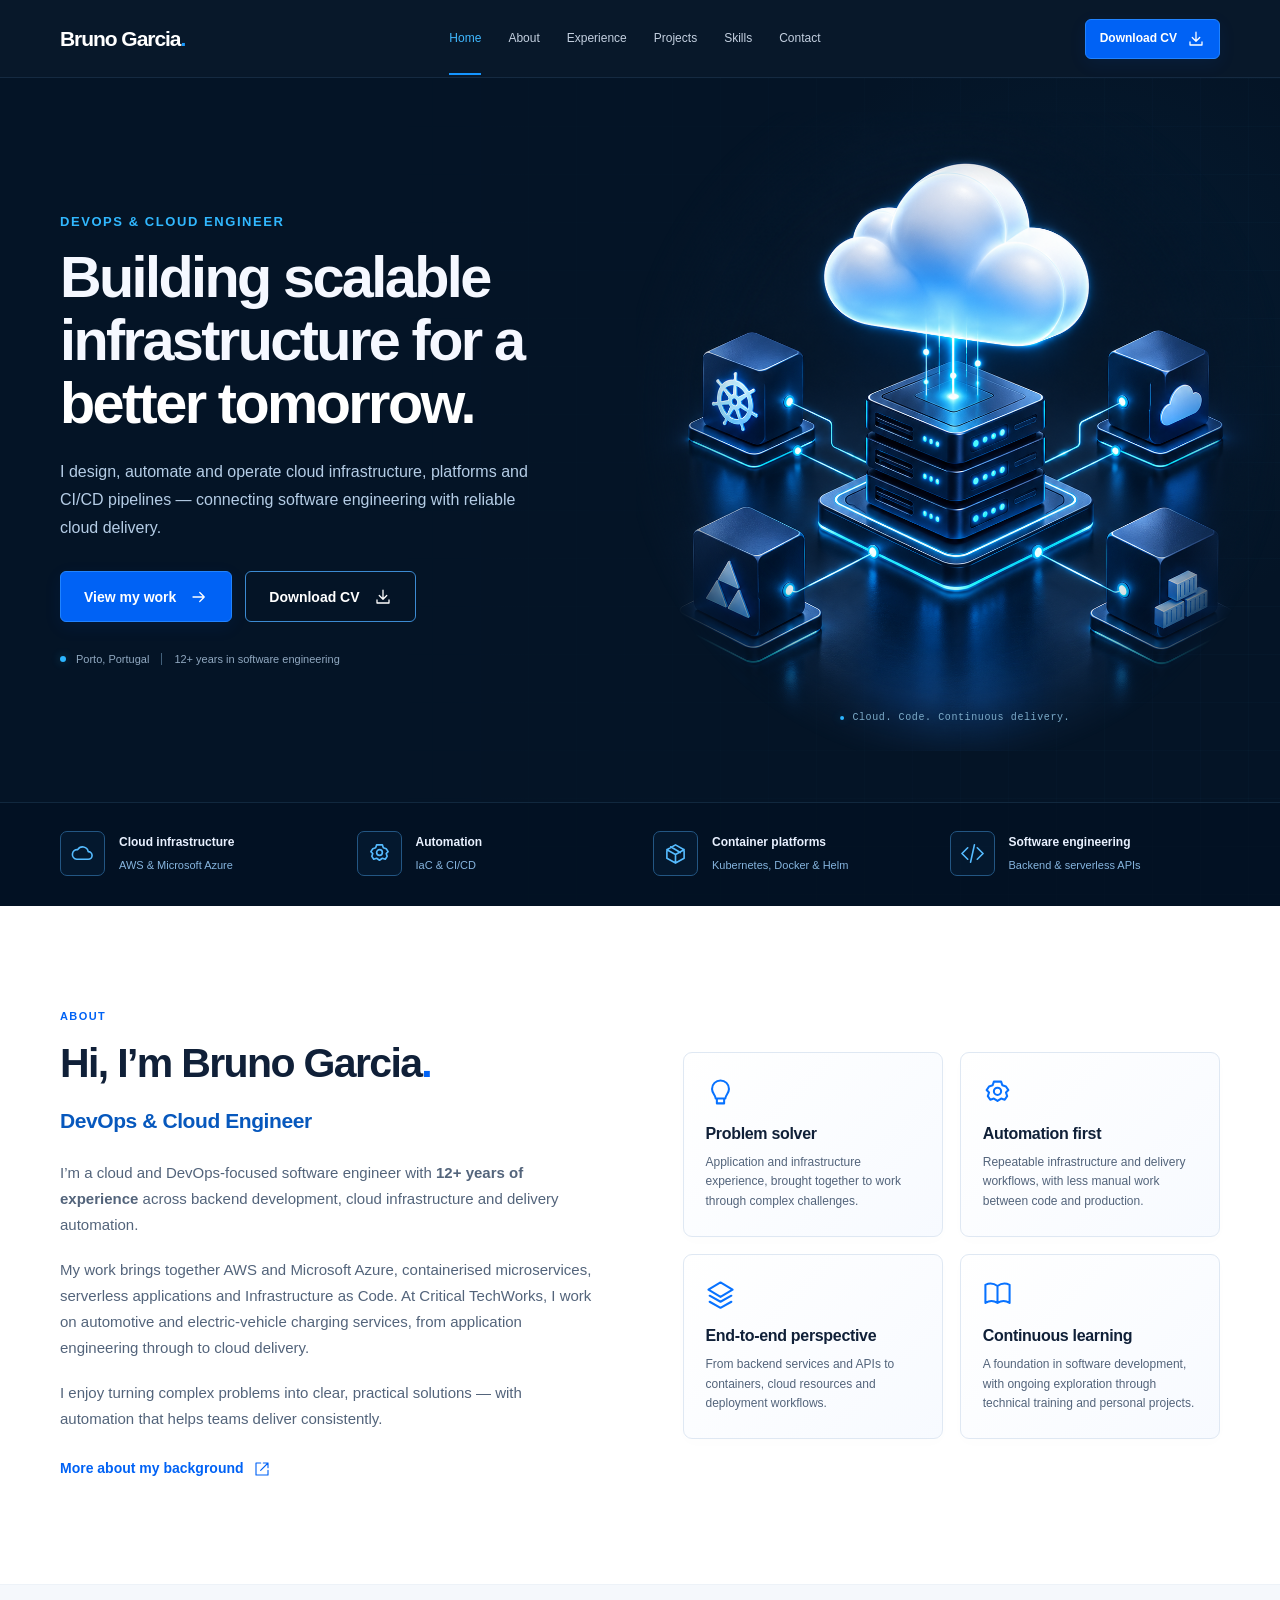
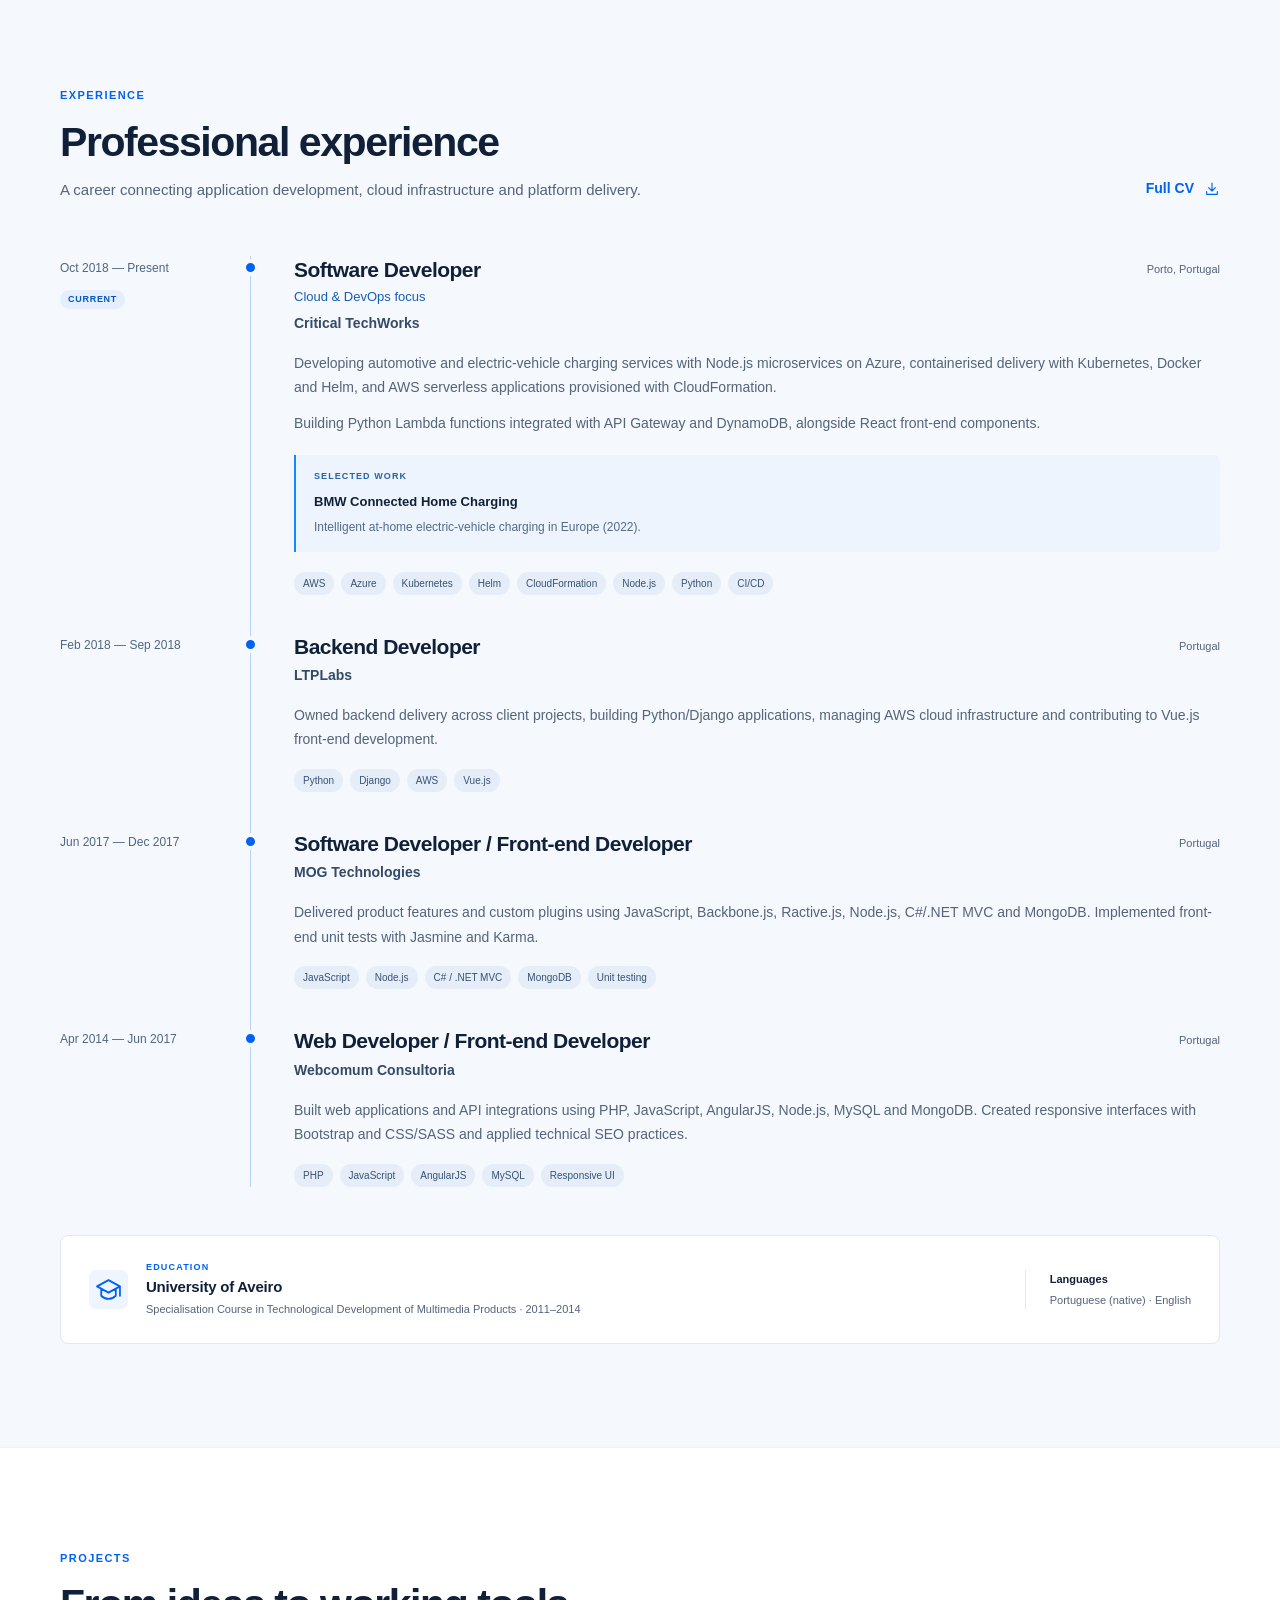
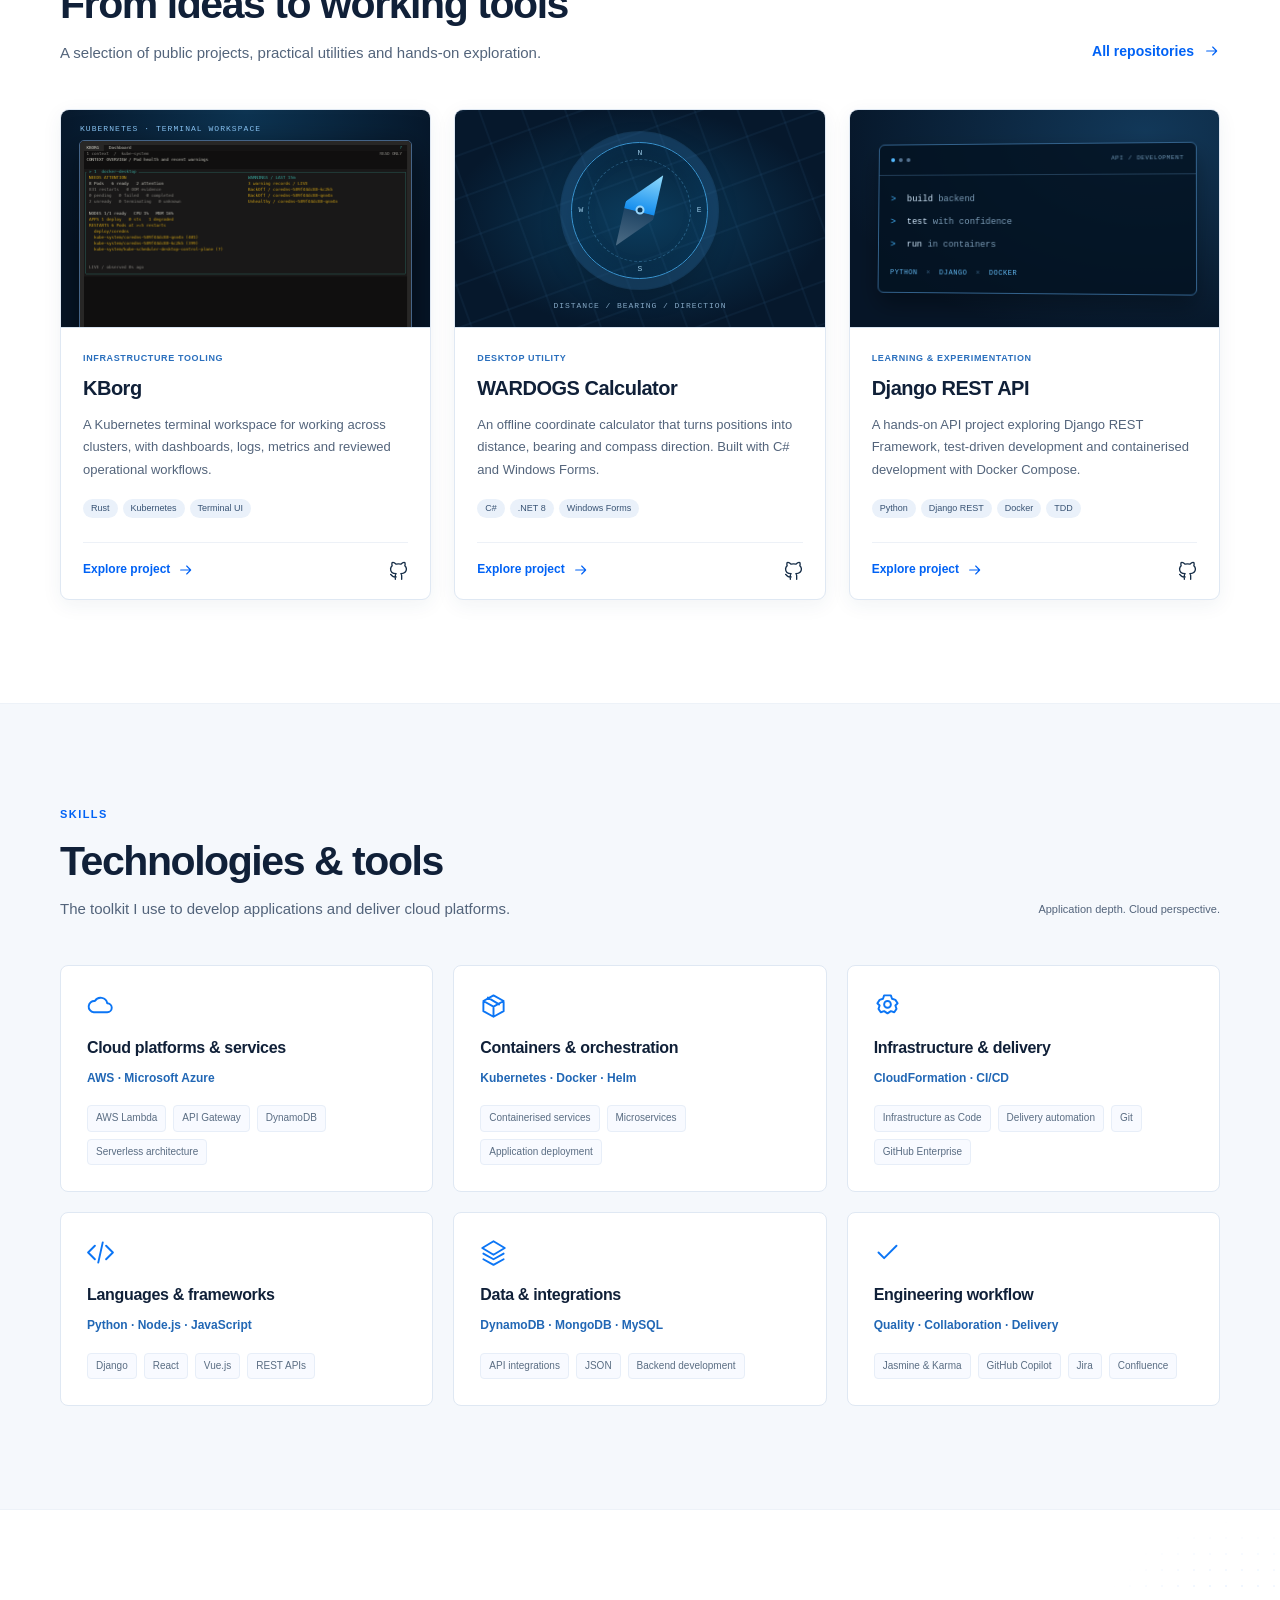
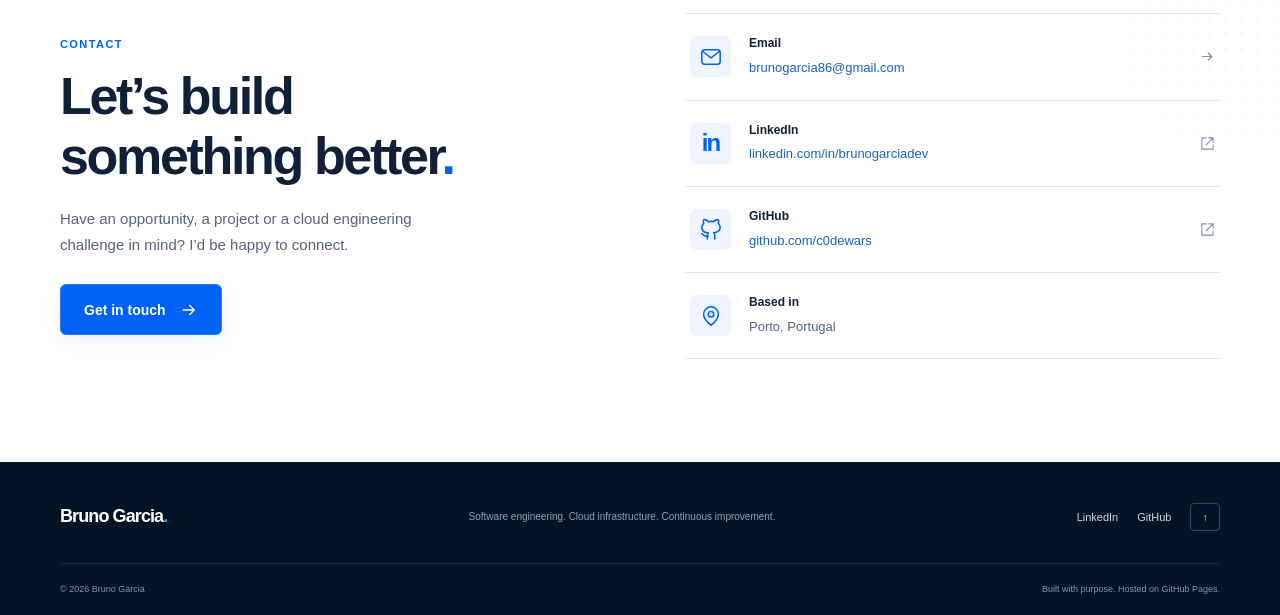
==== index.html @ a04c83cd "Build responsive DevOps and cloud portfolio" ====
<!doctype html>
<html lang="en">
<head>
  <meta charset="utf-8">
  <meta name="viewport" content="width=device-width, initial-scale=1">
  <meta name="theme-color" content="#041426">
  <title>Bruno Garcia — DevOps & Cloud Engineer</title>
  <meta name="description" content="Bruno Garcia is a DevOps and cloud-focused software engineer in Porto, Portugal, with 12+ years of experience in backend development, cloud infrastructure and delivery automation.">
  <link rel="canonical" href="https://c0dewars.github.io/">
  <meta property="og:type" content="website">
  <meta property="og:title" content="Bruno Garcia — DevOps & Cloud Engineer">
  <meta property="og:description" content="Cloud infrastructure, platform delivery and software engineering. Explore my experience, projects and technical toolkit.">
  <meta property="og:url" content="https://c0dewars.github.io/">
  <meta property="og:image" content="https://c0dewars.github.io/assets/cloud-infrastructure.png">
  <meta name="twitter:card" content="summary_large_image">
  <link rel="icon" href="assets/favicon.svg" type="image/svg+xml">
  <link rel="stylesheet" href="styles.css">
  <script src="script.js" defer></script>
  <script type="application/ld+json">
  {"@context":"https://schema.org","@type":"Person","name":"Bruno Garcia","jobTitle":"DevOps & Cloud Engineer","url":"https://c0dewars.github.io/","sameAs":["https://github.com/c0dewars","https://www.linkedin.com/in/brunogarciadev/"],"address":{"@type":"PostalAddress","addressLocality":"Porto","addressCountry":"PT"}}
  </script>
</head>
<body>
  <a class="skip-link" href="#main">Skip to content</a>
  <svg class="icon-definitions" xmlns="http://www.w3.org/2000/svg" aria-hidden="true">
    <symbol id="i-arrow" viewBox="0 0 24 24"><path d="M4 12h15m-6-6 6 6-6 6"/></symbol>
    <symbol id="i-download" viewBox="0 0 24 24"><path d="M12 3v12m-5-5 5 5 5-5M4 16v4h16v-4"/></symbol>
    <symbol id="i-cloud" viewBox="0 0 24 24"><path d="M6 18h12a4 4 0 0 0 0-8 6 6 0 0 0-11-2 5 5 0 0 0-1 10Z"/></symbol>
    <symbol id="i-gear" viewBox="0 0 24 24"><path d="m9 3-1 3-3 1-2 3 2 2-1 3 2 3 3-1 3 2 3-2 3 1 2-3-1-3 2-2-2-3-3-1-1-3Z"/><circle cx="12" cy="11" r="3"/></symbol>
    <symbol id="i-cube" viewBox="0 0 24 24"><path d="m12 3 9 5v9l-9 5-9-5V8Zm0 10 9-5M12 13 3 8m9 5v9M7 5l10 6"/></symbol>
    <symbol id="i-code" viewBox="0 0 24 24"><path d="m7 6-6 6 6 6m10-12 6 6-6 6M14 3l-4 18"/></symbol>
    <symbol id="i-bulb" viewBox="0 0 24 24"><path d="M8 17c0-3-3-4-3-8a7 7 0 0 1 14 0c0 4-3 5-3 8ZM9 21h6m-6-4v4m6-4v4"/></symbol>
    <symbol id="i-book" viewBox="0 0 24 24"><path d="M12 5C8 2 4 3 2 4v15c3-2 7-2 10 0 3-2 7-2 10 0V4c-2-1-6-2-10 1Zm0 0v14"/></symbol>
    <symbol id="i-layers" viewBox="0 0 24 24"><path d="m12 2 10 6-10 6L2 8Zm-9 11 9 5 9-5M3 18l9 5 9-5"/></symbol>
    <symbol id="i-mail" viewBox="0 0 24 24"><rect x="2" y="4" width="20" height="16" rx="3"/><path d="m3 6 9 7 9-7"/></symbol>
    <symbol id="i-pin" viewBox="0 0 24 24"><path d="M20 10c0 6-8 12-8 12S4 16 4 10a8 8 0 1 1 16 0Z"/><circle cx="12" cy="10" r="3"/></symbol>
    <symbol id="i-github" viewBox="0 0 24 24"><path d="M9 20c-5 1-5-2-7-3m14 6v-4a4 4 0 0 0-1-3c4-.4 7-2 7-6a6 6 0 0 0-2-4 6 6 0 0 0 0-4s-2-1-5 2a14 14 0 0 0-6 0C6 1 4 2 4 2a6 6 0 0 0 0 4 6 6 0 0 0-2 4c0 4 3 6 7 6a4 4 0 0 0-1 3v4"/></symbol>
    <symbol id="i-external" viewBox="0 0 24 24"><path d="M14 3h7v7m0-7L10 14m0-11H3v18h18v-7"/></symbol>
    <symbol id="i-terminal" viewBox="0 0 24 24"><rect x="2" y="3" width="20" height="18" rx="3"/><path d="m6 8 4 4-4 4m8 0h4"/></symbol>
    <symbol id="i-check" viewBox="0 0 24 24"><path d="m4 12 5 5L20 6"/></symbol>
    <symbol id="i-cap" viewBox="0 0 24 24"><path d="m12 3 11 6-11 6L1 9Zm-7 9v6c4 4 10 4 14 0v-6m4-3v9"/></symbol>
  </svg>

  <header class="site-header">
    <div class="container header-inner">
      <a class="brand" href="#home" aria-label="Bruno Garcia, home">Bruno Garcia<span class="brand-dot">.</span></a>
      <button class="menu-toggle" aria-expanded="false" aria-controls="main-navigation" aria-label="Open navigation"><span></span><span></span><span></span></button>
      <nav id="main-navigation" class="main-navigation" aria-label="Main navigation">
        <a class="nav-link active" href="#home" aria-current="location">Home</a>
        <a class="nav-link" href="#about">About</a>
        <a class="nav-link" href="#experience">Experience</a>
        <a class="nav-link" href="#projects">Projects</a>
        <a class="nav-link" href="#skills">Skills</a>
        <a class="nav-link" href="#contact">Contact</a>
      </nav>
      <a class="button button-small header-cv" href="assets/Bruno_Garcia_DevOps_Cloud_ATS_CV.pdf" download>Download CV <svg class="icon" aria-hidden="true" focusable="false"><use href="#i-download"/></svg></a>
    </div>
  </header>

  <main id="main">
    <section id="home" class="hero" aria-labelledby="hero-title">
      <div class="hero-grid" aria-hidden="true"></div>
      <div class="container hero-main">
        <div class="hero-copy">
          <p class="eyebrow light">DevOps &amp; Cloud Engineer</p>
          <h1 id="hero-title">Building scalable<br>infrastructure for a<br><span>better tomorrow.</span></h1>
          <p class="hero-description">I design, automate and operate cloud infrastructure, platforms and CI/CD pipelines — connecting software engineering with reliable cloud delivery.</p>
          <div class="hero-actions">
            <a class="button" href="#projects">View my work <svg class="icon" aria-hidden="true" focusable="false"><use href="#i-arrow"/></svg></a>
            <a class="button button-outline" href="assets/Bruno_Garcia_DevOps_Cloud_ATS_CV.pdf" download>Download CV <svg class="icon" aria-hidden="true" focusable="false"><use href="#i-download"/></svg></a>
          </div>
          <div class="hero-meta"><span class="status-dot"></span>Porto, Portugal <span class="meta-divider"></span>12+ years in software engineering</div>
        </div>
        <div class="hero-visual">
          <img src="assets/cloud-infrastructure.png" alt="Isometric cloud connected to infrastructure and container platforms" width="1024" height="1024" fetchpriority="high">
          <div class="visual-caption"><span class="status-dot"></span>Cloud. Code. Continuous delivery.</div>
        </div>
      </div>
      <div class="hero-expertise">
        <div class="container expertise-grid">
          <div class="expertise-item"><span class="expertise-icon"><svg class="icon" aria-hidden="true" focusable="false"><use href="#i-cloud"/></svg></span><div><strong>Cloud infrastructure</strong><span>AWS &amp; Microsoft Azure</span></div></div>
          <div class="expertise-item"><span class="expertise-icon"><svg class="icon" aria-hidden="true" focusable="false"><use href="#i-gear"/></svg></span><div><strong>Automation</strong><span>IaC &amp; CI/CD</span></div></div>
          <div class="expertise-item"><span class="expertise-icon"><svg class="icon" aria-hidden="true" focusable="false"><use href="#i-cube"/></svg></span><div><strong>Container platforms</strong><span>Kubernetes, Docker &amp; Helm</span></div></div>
          <div class="expertise-item"><span class="expertise-icon"><svg class="icon" aria-hidden="true" focusable="false"><use href="#i-code"/></svg></span><div><strong>Software engineering</strong><span>Backend &amp; serverless APIs</span></div></div>
        </div>
      </div>
    </section>

    <section id="about" class="section about-section" aria-labelledby="about-title">
      <div class="container about-grid">
        <div class="about-copy">
          <p class="eyebrow">About</p>
          <h2 id="about-title">Hi, I’m Bruno Garcia<span class="heading-dot">.</span></h2>
          <p class="section-lead blue-text">DevOps &amp; Cloud Engineer</p>
          <p>I’m a cloud and DevOps-focused software engineer with <strong>12+ years of experience</strong> across backend development, cloud infrastructure and delivery automation.</p>
          <p>My work brings together AWS and Microsoft Azure, containerised microservices, serverless applications and Infrastructure as Code. At Critical TechWorks, I work on automotive and electric-vehicle charging services, from application engineering through to cloud delivery.</p>
          <p>I enjoy turning complex problems into clear, practical solutions — with automation that helps teams deliver consistently.</p>
          <a class="text-link" href="https://www.linkedin.com/in/brunogarciadev/" target="_blank" rel="noopener noreferrer">More about my background <svg class="icon" aria-hidden="true" focusable="false"><use href="#i-external"/></svg></a>
        </div>
        <div class="principles-grid">
          <article class="principle-card"><svg class="icon" aria-hidden="true" focusable="false"><use href="#i-bulb"/></svg><h3>Problem solver</h3><p>Application and infrastructure experience, brought together to work through complex challenges.</p></article>
          <article class="principle-card"><svg class="icon" aria-hidden="true" focusable="false"><use href="#i-gear"/></svg><h3>Automation first</h3><p>Repeatable infrastructure and delivery workflows, with less manual work between code and production.</p></article>
          <article class="principle-card"><svg class="icon" aria-hidden="true" focusable="false"><use href="#i-layers"/></svg><h3>End-to-end perspective</h3><p>From backend services and APIs to containers, cloud resources and deployment workflows.</p></article>
          <article class="principle-card"><svg class="icon" aria-hidden="true" focusable="false"><use href="#i-book"/></svg><h3>Continuous learning</h3><p>A foundation in software development, with ongoing exploration through technical training and personal projects.</p></article>
        </div>
      </div>
    </section>

    <section id="experience" class="section section-tinted" aria-labelledby="experience-title">
      <div class="container">
        <div class="section-heading"><div><p class="eyebrow">Experience</p><h2 id="experience-title">Professional experience</h2><p class="section-description">A career connecting application development, cloud infrastructure and platform delivery.</p></div><a class="text-link" href="assets/Bruno_Garcia_DevOps_Cloud_ATS_CV.pdf" download>Full CV <svg class="icon" aria-hidden="true" focusable="false"><use href="#i-download"/></svg></a></div>
        <div class="timeline">
          <article class="timeline-item">
            <div class="timeline-date"><span>Oct 2018 — Present</span><span class="current-label">Current</span></div>
            <div class="timeline-content"><div class="role-heading"><div><h3>Software Developer</h3><p class="role-focus">Cloud &amp; DevOps focus</p><p class="company">Critical TechWorks</p></div><span class="role-location">Porto, Portugal</span></div><p>Developing automotive and electric-vehicle charging services with Node.js microservices on Azure, containerised delivery with Kubernetes, Docker and Helm, and AWS serverless applications provisioned with CloudFormation.</p><p>Building Python Lambda functions integrated with API Gateway and DynamoDB, alongside React front-end components.</p><div class="project-note"><span>Selected work</span><strong>BMW Connected Home Charging</strong><p>Intelligent at-home electric-vehicle charging in Europe (2022).</p></div><ul class="tags" aria-label="Technologies"><li>AWS</li><li>Azure</li><li>Kubernetes</li><li>Helm</li><li>CloudFormation</li><li>Node.js</li><li>Python</li><li>CI/CD</li></ul></div>
          </article>
          <article class="timeline-item"><div class="timeline-date"><span>Feb 2018 — Sep 2018</span></div><div class="timeline-content"><div class="role-heading"><div><h3>Backend Developer</h3><p class="company">LTPLabs</p></div><span class="role-location">Portugal</span></div><p>Owned backend delivery across client projects, building Python/Django applications, managing AWS cloud infrastructure and contributing to Vue.js front-end development.</p><ul class="tags" aria-label="Technologies"><li>Python</li><li>Django</li><li>AWS</li><li>Vue.js</li></ul></div></article>
          <article class="timeline-item"><div class="timeline-date"><span>Jun 2017 — Dec 2017</span></div><div class="timeline-content"><div class="role-heading"><div><h3>Software Developer / Front-end Developer</h3><p class="company">MOG Technologies</p></div><span class="role-location">Portugal</span></div><p>Delivered product features and custom plugins using JavaScript, Backbone.js, Ractive.js, Node.js, C#/.NET MVC and MongoDB. Implemented front-end unit tests with Jasmine and Karma.</p><ul class="tags" aria-label="Technologies"><li>JavaScript</li><li>Node.js</li><li>C# / .NET MVC</li><li>MongoDB</li><li>Unit testing</li></ul></div></article>
          <article class="timeline-item"><div class="timeline-date"><span>Apr 2014 — Jun 2017</span></div><div class="timeline-content"><div class="role-heading"><div><h3>Web Developer / Front-end Developer</h3><p class="company">Webcomum Consultoria</p></div><span class="role-location">Portugal</span></div><p>Built web applications and API integrations using PHP, JavaScript, AngularJS, Node.js, MySQL and MongoDB. Created responsive interfaces with Bootstrap and CSS/SASS and applied technical SEO practices.</p><ul class="tags" aria-label="Technologies"><li>PHP</li><li>JavaScript</li><li>AngularJS</li><li>MySQL</li><li>Responsive UI</li></ul></div></article>
        </div>
        <div class="education-strip"><span class="education-icon"><svg class="icon" aria-hidden="true" focusable="false"><use href="#i-cap"/></svg></span><div><p class="eyebrow">Education</p><h3>University of Aveiro</h3><p>Specialisation Course in Technological Development of Multimedia Products <span>· 2011–2014</span></p></div><div class="language-note"><strong>Languages</strong><span>Portuguese (native) · English</span></div></div>
      </div>
    </section>

    <section id="projects" class="section" aria-labelledby="projects-title">
      <div class="container">
        <div class="section-heading"><div><p class="eyebrow">Projects</p><h2 id="projects-title">From ideas to working tools</h2><p class="section-description">A selection of public projects, practical utilities and hands-on exploration.</p></div><a class="text-link" href="https://github.com/c0dewars?tab=repositories" target="_blank" rel="noopener noreferrer">All repositories <svg class="icon" aria-hidden="true" focusable="false"><use href="#i-arrow"/></svg></a></div>
        <div class="project-grid">
          <article class="project-card project-card-featured">
            <a class="project-image kborg-image" href="https://github.com/c0dewars/kborg" target="_blank" rel="noopener noreferrer" aria-label="Explore KBorg on GitHub"><span class="image-label">KUBERNETES · TERMINAL WORKSPACE</span><img src="assets/kborg-dashboard.png" alt="KBorg terminal dashboard showing Kubernetes cluster health and workload information" width="1332" height="992" loading="lazy"></a>
            <div class="project-body"><span class="project-category">Infrastructure tooling</span><h3>KBorg</h3><p>A Kubernetes terminal workspace for working across clusters, with dashboards, logs, metrics and reviewed operational workflows.</p><ul class="tags" aria-label="Technologies"><li>Rust</li><li>Kubernetes</li><li>Terminal UI</li></ul><a class="project-link" href="https://github.com/c0dewars/kborg" target="_blank" rel="noopener noreferrer">Explore project <svg class="icon" aria-hidden="true" focusable="false"><use href="#i-arrow"/></svg><svg class="icon project-github" aria-hidden="true" focusable="false"><use href="#i-github"/></svg></a></div>
          </article>
          <article class="project-card">
            <div class="project-image compass-image" aria-hidden="true"><div class="compass"><span class="compass-north">N</span><span class="compass-east">E</span><span class="compass-south">S</span><span class="compass-west">W</span><div class="compass-needle"></div><div class="compass-center"></div></div><div class="compass-label">DISTANCE / BEARING / DIRECTION</div></div>
            <div class="project-body"><span class="project-category">Desktop utility</span><h3>WARDOGS Calculator</h3><p>An offline coordinate calculator that turns positions into distance, bearing and compass direction. Built with C# and Windows Forms.</p><ul class="tags" aria-label="Technologies"><li>C#</li><li>.NET 8</li><li>Windows Forms</li></ul><a class="project-link" href="https://github.com/c0dewars/Wardogs_calculator" target="_blank" rel="noopener noreferrer">Explore project <svg class="icon" aria-hidden="true" focusable="false"><use href="#i-arrow"/></svg><svg class="icon project-github" aria-hidden="true" focusable="false"><use href="#i-github"/></svg></a></div>
          </article>
          <article class="project-card">
            <div class="project-image api-image" aria-hidden="true"><div class="api-terminal"><div class="terminal-top"><i></i><i></i><i></i><span>API / DEVELOPMENT</span></div><div class="terminal-line"><span class="terminal-prompt">&gt;</span> build<span class="terminal-soft"> backend</span></div><div class="terminal-line"><span class="terminal-prompt">&gt;</span> test<span class="terminal-soft"> with confidence</span></div><div class="terminal-line"><span class="terminal-prompt">&gt;</span> run<span class="terminal-soft"> in containers</span></div><div class="terminal-bottom">PYTHON <span>×</span> DJANGO <span>×</span> DOCKER</div></div></div>
            <div class="project-body"><span class="project-category">Learning &amp; experimentation</span><h3>Django REST API</h3><p>A hands-on API project exploring Django REST Framework, test-driven development and containerised development with Docker Compose.</p><ul class="tags" aria-label="Technologies"><li>Python</li><li>Django REST</li><li>Docker</li><li>TDD</li></ul><a class="project-link" href="https://github.com/c0dewars/django-rest-api" target="_blank" rel="noopener noreferrer">Explore project <svg class="icon" aria-hidden="true" focusable="false"><use href="#i-arrow"/></svg><svg class="icon project-github" aria-hidden="true" focusable="false"><use href="#i-github"/></svg></a></div>
          </article>
        </div>
      </div>
    </section>

    <section id="skills" class="section section-tinted skills-section" aria-labelledby="skills-title">
      <div class="container">
        <div class="section-heading"><div><p class="eyebrow">Skills</p><h2 id="skills-title">Technologies &amp; tools</h2><p class="section-description">The toolkit I use to develop applications and deliver cloud platforms.</p></div><span class="quiet-label">Application depth. Cloud perspective.</span></div>
        <div class="skills-grid">
          <article class="skill-card"><svg class="icon skill-icon" aria-hidden="true" focusable="false"><use href="#i-cloud"/></svg><h3>Cloud platforms &amp; services</h3><p>AWS · Microsoft Azure</p><ul><li>AWS Lambda</li><li>API Gateway</li><li>DynamoDB</li><li>Serverless architecture</li></ul></article>
          <article class="skill-card"><svg class="icon skill-icon" aria-hidden="true" focusable="false"><use href="#i-cube"/></svg><h3>Containers &amp; orchestration</h3><p>Kubernetes · Docker · Helm</p><ul><li>Containerised services</li><li>Microservices</li><li>Application deployment</li></ul></article>
          <article class="skill-card"><svg class="icon skill-icon" aria-hidden="true" focusable="false"><use href="#i-gear"/></svg><h3>Infrastructure &amp; delivery</h3><p>CloudFormation · CI/CD</p><ul><li>Infrastructure as Code</li><li>Delivery automation</li><li>Git</li><li>GitHub Enterprise</li></ul></article>
          <article class="skill-card"><svg class="icon skill-icon" aria-hidden="true" focusable="false"><use href="#i-code"/></svg><h3>Languages &amp; frameworks</h3><p>Python · Node.js · JavaScript</p><ul><li>Django</li><li>React</li><li>Vue.js</li><li>REST APIs</li></ul></article>
          <article class="skill-card"><svg class="icon skill-icon" aria-hidden="true" focusable="false"><use href="#i-layers"/></svg><h3>Data &amp; integrations</h3><p>DynamoDB · MongoDB · MySQL</p><ul><li>API integrations</li><li>JSON</li><li>Backend development</li></ul></article>
          <article class="skill-card"><svg class="icon skill-icon" aria-hidden="true" focusable="false"><use href="#i-check"/></svg><h3>Engineering workflow</h3><p>Quality · Collaboration · Delivery</p><ul><li>Jasmine &amp; Karma</li><li>GitHub Copilot</li><li>Jira</li><li>Confluence</li></ul></article>
        </div>
      </div>
    </section>

    <section id="contact" class="section contact-section" aria-labelledby="contact-title">
      <div class="container contact-grid">
        <div class="contact-copy"><p class="eyebrow">Contact</p><h2 id="contact-title">Let’s build<br>something better<span class="heading-dot">.</span></h2><p>Have an opportunity, a project or a cloud engineering challenge in mind? I’d be happy to connect.</p><a class="button" href="mailto:brunogarcia86@gmail.com">Get in touch <svg class="icon" aria-hidden="true" focusable="false"><use href="#i-arrow"/></svg></a></div>
        <div class="contact-details">
          <a class="contact-row" href="mailto:brunogarcia86@gmail.com"><span class="contact-icon"><svg class="icon" aria-hidden="true" focusable="false"><use href="#i-mail"/></svg></span><span><strong>Email</strong><span>brunogarcia86@gmail.com</span></span><svg class="icon contact-arrow" aria-hidden="true" focusable="false"><use href="#i-arrow"/></svg></a>
          <a class="contact-row" href="https://www.linkedin.com/in/brunogarciadev/" target="_blank" rel="noopener noreferrer"><span class="contact-icon linkedin-icon" aria-hidden="true">in</span><span><strong>LinkedIn</strong><span>linkedin.com/in/brunogarciadev</span></span><svg class="icon contact-arrow" aria-hidden="true" focusable="false"><use href="#i-external"/></svg></a>
          <a class="contact-row" href="https://github.com/c0dewars" target="_blank" rel="noopener noreferrer"><span class="contact-icon"><svg class="icon" aria-hidden="true" focusable="false"><use href="#i-github"/></svg></span><span><strong>GitHub</strong><span>github.com/c0dewars</span></span><svg class="icon contact-arrow" aria-hidden="true" focusable="false"><use href="#i-external"/></svg></a>
          <div class="contact-row location-row"><span class="contact-icon"><svg class="icon" aria-hidden="true" focusable="false"><use href="#i-pin"/></svg></span><span><strong>Based in</strong><span>Porto, Portugal</span></span></div>
        </div>
      </div>
    </section>
  </main>

  <footer class="site-footer"><div class="container footer-inner"><a class="brand" href="#home">Bruno Garcia<span class="brand-dot">.</span></a><p>Software engineering. Cloud infrastructure. Continuous improvement.</p><div class="footer-links"><a href="https://www.linkedin.com/in/brunogarciadev/" target="_blank" rel="noopener noreferrer">LinkedIn</a><a href="https://github.com/c0dewars" target="_blank" rel="noopener noreferrer">GitHub</a><a href="#home" aria-label="Back to top">↑</a></div></div><div class="container footer-bottom"><span>© <span id="year">2026</span> Bruno Garcia</span><span>Built with purpose. Hosted on GitHub Pages.</span></div></footer>
</body>
</html>
---- styles.css ----
@charset "UTF-8";

:root {
  --navy: #041426;
  --navy-deep: #020d1b;
  --ink: #102038;
  --muted: #53647b;
  --blue: #0062f5;
  --blue-dark: #0050cc;
  --cyan: #22b6ff;
  --border: #dfe8f3;
  --tint: #f5f8fc;
  --white: #fff;
  --container: 1160px;
}

* { box-sizing: border-box; }
html { scroll-behavior: smooth; scroll-padding-top: 94px; }
body { margin: 0; font-family: -apple-system, BlinkMacSystemFont, "Segoe UI", Arial, sans-serif; color: var(--ink); background: var(--white); font-size: 16px; line-height: 1.65; -webkit-font-smoothing: antialiased; }
body, button { font-family: -apple-system, BlinkMacSystemFont, "Segoe UI", Arial, sans-serif; }
a { color: inherit; text-decoration: none; }
button { cursor: pointer; }
img { display: block; max-width: 100%; }
h1, h2, h3, p { margin-top: 0; }
h1, h2, h3 { font-weight: 720; line-height: 1.16; letter-spacing: -.035em; }
h2 { font-size: clamp(30px, 3.25vw, 41px); margin-bottom: 18px; }
h3 { font-size: 20px; }
p { margin-bottom: 18px; }
strong { font-weight: 650; }
::selection { color: #fff; background: #146ce1; }
:focus-visible { outline: 3px solid #159bff; outline-offset: 5px; border-radius: 3px; }
.container { width: min(var(--container), calc(100% - 80px)); margin-inline: auto; }
.icon-definitions { position: absolute; width: 0; height: 0; overflow: hidden; }
.icon { width: 22px; height: 22px; display: inline-block; flex: none; fill: none; stroke: currentColor; stroke-width: 1.7; stroke-linecap: round; stroke-linejoin: round; vertical-align: middle; }
.skip-link { position: fixed; left: 20px; top: -70px; padding: 10px 18px; background: #fff; color: var(--ink); z-index: 100; border-radius: 5px; }
.skip-link:focus { top: 10px; }
.button { display: inline-flex; align-items: center; justify-content: center; gap: 14px; padding: 15px 23px; min-height: 51px; background: var(--blue); border: 1px solid #2183ff; border-radius: 6px; color: #fff; font-size: 14px; font-weight: 600; line-height: 1.3; box-shadow: 0 5px 18px #005bff14; transition: background .18s, border-color .18s, transform .18s; }
.button:hover { background: var(--blue-dark); border-color: #55a9ff; transform: translateY(-2px); }
.button .icon { width: 18px; height: 18px; }
.button-outline { background: transparent; border-color: #3c8bd2; box-shadow: none; }
.button-outline:hover { background: #0f2c48; }
.button-small { min-height: 40px; padding: 10px 14px; gap: 10px; font-size: 12px; }
.text-link { display: inline-flex; align-items: center; gap: 10px; color: var(--blue); font-size: 14px; font-weight: 600; line-height: 1.5; }
.text-link .icon { width: 16px; height: 16px; transition: transform .18s; }
.text-link:hover { color: var(--blue-dark); }
.text-link:hover .icon { transform: translateX(3px); }
.eyebrow { color: var(--blue); font-size: 11px; letter-spacing: .13em; line-height: 1.4; text-transform: uppercase; font-weight: 750; margin-bottom: 15px; }
.eyebrow.light { color: #31b8ff; font-size: 13px; letter-spacing: .12em; }
.blue-text { color: #0758bd; }
.section { padding: 103px 0; scroll-margin-top: 0; }
.section-tinted { background: var(--tint); border-block: 1px solid #edf2f8; }
.section-lead { font-size: 21px; font-weight: 600; letter-spacing: -.02em; line-height: 1.5; }
.section-description { max-width: 650px; color: var(--muted); margin: 0; font-size: 15px; line-height: 1.6; }
.section-heading { display: flex; align-items: flex-end; justify-content: space-between; gap: 28px; margin-bottom: 44px; }
.section-heading h2 { margin-bottom: 12px; }
.section-heading > .text-link { margin-bottom: 3px; white-space: nowrap; }
.heading-dot { color: var(--blue); }

/* Navigation */
.site-header { position: sticky; top: 0; z-index: 30; background: #041426fa; border-bottom: 1px solid #28466566; color: #fff; backdrop-filter: blur(18px); }
.header-inner { min-height: 77px; display: flex; align-items: center; justify-content: space-between; gap: 25px; position: relative; }
.brand { font-size: 21px; letter-spacing: -.05em; line-height: 1.2; font-weight: 750; white-space: nowrap; }
.brand-dot { color: #1a9bff; }
.main-navigation { display: flex; align-items: center; gap: 27px; }
.nav-link { padding: 26px 0; font-size: 12px; font-weight: 500; color: #c4d0e0; position: relative; transition: color .15s; }
.nav-link:hover, .nav-link.active { color: #40b8ff; }
.nav-link.active::after { position: absolute; content: ""; height: 2px; background: #1595ff; bottom: -1px; inset-inline: 0; }
.menu-toggle { display: none; background: transparent; border: 1px solid #35506d; padding: 10px; width: 42px; height: 42px; border-radius: 5px; color: #fff; }
.menu-toggle span { display: block; height: 2px; background: currentColor; margin: 4px 0; transition: transform .2s, opacity .2s; }

/* Hero */
.hero { position: relative; color: #f5f8ff; background: var(--navy); overflow: hidden; }
.hero::after { content: ""; position: absolute; width: 700px; height: 700px; right: -150px; top: -100px; background: radial-gradient(circle, #07385b38, transparent 64%); pointer-events: none; }
.hero-grid { position: absolute; inset: 0; background-image: linear-gradient(#2e74a210 1px, transparent 1px), linear-gradient(90deg, #2e74a210 1px, transparent 1px); background-size: 48px 48px; mask-image: linear-gradient(90deg, transparent 25%, #000); opacity: .6; }
.hero-main { display: grid; grid-template-columns: 1.1fr 1fr; align-items: center; min-height: 626px; position: relative; z-index: 1; padding-block: 62px 61px; }
.hero-copy { position: relative; z-index: 2; }
.hero h1 { font-size: clamp(43px, 4.5vw, 58px); line-height: 1.09; letter-spacing: -.045em; margin: 0 0 24px; font-weight: 750; }
.hero h1 span { color: #fff; }
.hero-description { max-width: 490px; color: #b5cde6; font-size: 16px; line-height: 1.75; margin-bottom: 29px; }
.hero-actions { display: flex; flex-wrap: wrap; gap: 13px; }
.hero-meta { margin-top: 28px; display: flex; align-items: center; gap: 10px; font-size: 11px; color: #91a9c1; }
.status-dot { display: inline-block; width: 6px; height: 6px; border-radius: 50%; background: #2cb5ff; flex: none; box-shadow: 0 0 10px #2cb5ff55; }
.meta-divider { width: 1px; height: 12px; background: #42607a; margin-inline: 2px; }
.hero-visual { position: relative; margin: -28px -55px -10px -32px; }
.hero-visual img { width: 100%; height: auto; mix-blend-mode: lighten; mask-image: radial-gradient(ellipse at 50% 47%, #000 48%, #000b 60%, transparent 74%); }
.visual-caption { position: absolute; bottom: 25px; left: 50%; transform: translateX(-50%); font-family: ui-monospace, "SFMono-Regular", Consolas, monospace; font-size: 10px; white-space: nowrap; letter-spacing: .06em; color: #7dacca; display: flex; align-items: center; gap: 8px; }
.visual-caption .status-dot { width: 4px; height: 4px; }
.hero-expertise { border-top: 1px solid #26446170; background: #031122a3; position: relative; z-index: 2; }
.expertise-grid { display: grid; grid-template-columns: repeat(4, 1fr); gap: 26px; padding-block: 28px 30px; }
.expertise-item { display: flex; align-items: center; gap: 14px; }
.expertise-icon { border: 1px solid #235683; background: #08234066; border-radius: 7px; color: #55bbff; width: 45px; height: 45px; display: grid; place-items: center; flex: none; }
.expertise-icon .icon { width: 23px; height: 23px; }
.expertise-item strong { display: block; font-size: 12px; color: #e9f1ff; margin-bottom: 3px; font-weight: 550; }
.expertise-item div > span { display: block; font-size: 11px; color: #86b5df; }

/* About */
.about-grid { display: grid; grid-template-columns: 1fr 1fr; gap: 85px; align-items: center; }
.about-copy p:not(.eyebrow):not(.section-lead) { color: var(--muted); font-size: 15px; line-height: 1.75; }
.about-copy h2 { letter-spacing: -.04em; }
.about-copy .section-lead { margin-bottom: 23px; }
.about-copy .text-link { margin-top: 8px; }
.principles-grid { display: grid; grid-template-columns: 1fr 1fr; gap: 17px; }
.principle-card { padding: 25px 22px 24px; border: 1px solid var(--border); border-radius: 9px; background: linear-gradient(135deg, #fff, #f7faff); box-shadow: 0 4px 15px #10203803; }
.principle-card > .icon { width: 29px; height: 29px; color: #0872ff; margin-bottom: 17px; }
.principle-card h3 { font-size: 16px; letter-spacing: -.02em; line-height: 1.3; margin-bottom: 8px; }
.principle-card p { font-size: 12px; color: var(--muted); line-height: 1.65; margin-bottom: 0; }

/* Career timeline */
.timeline { margin-top: 54px; }
.timeline-item { display: grid; grid-template-columns: 190px 1fr; position: relative; }
.timeline-date { padding-top: 3px; padding-right: 26px; font-size: 12px; color: #506683; font-weight: 500; }
.timeline-date > span { display: block; }
.timeline-date .current-label { margin-top: 11px; width: fit-content; padding: 2px 8px; border-radius: 20px; color: #0759bd; font-size: 9px; text-transform: uppercase; letter-spacing: .08em; background: #e4eeff; font-weight: 700; }
.timeline-content { border-left: 1px solid #b9d2f7; padding: 0 0 38px 43px; position: relative; }
.timeline-content::before { content: ""; position: absolute; width: 9px; height: 9px; background: var(--blue); border: 4px solid var(--tint); border-radius: 50%; left: -9px; top: 3px; box-sizing: content-box; }
.timeline-item:last-child .timeline-content { padding-bottom: 0; }
.role-heading { display: flex; align-items: flex-start; justify-content: space-between; gap: 20px; margin-bottom: 16px; }
.role-heading h3 { font-size: 21px; margin-bottom: 4px; line-height: 1.3; letter-spacing: -.025em; }
.role-focus { color: #175eb6; font-size: 13px; line-height: 1.4; margin: 0 0 6px; }
.company { font-size: 14px; font-weight: 600; color: #344a67; margin-bottom: 0; }
.role-location { font-size: 11px; color: var(--muted); padding-top: 4px; white-space: nowrap; }
.timeline-content > p { color: var(--muted); font-size: 14px; margin-bottom: 11px; line-height: 1.75; }
.project-note { padding: 14px 18px; border-left: 2px solid #1589ff; background: #edf4fd; margin-block: 20px; border-radius: 0 6px 6px 0; }
.project-note span { display: block; text-transform: uppercase; font-size: 9px; letter-spacing: .12em; color: #2763aa; font-weight: 650; margin-bottom: 4px; }
.project-note strong { font-size: 13px; }
.project-note p { color: #526b88; font-size: 12px; margin: 3px 0 0; }
.tags { margin: 17px 0 0; padding: 0; display: flex; flex-wrap: wrap; gap: 7px; list-style: none; }
.tags li { background: #eaf1fa; color: #385374; padding: 4px 9px; border-radius: 20px; font-size: 10px; line-height: 1.5; font-weight: 500; }
.section-tinted .tags li { background: #e5edf8; }
.education-strip { display: flex; align-items: center; gap: 18px; padding: 25px 28px; background: #fff; border: 1px solid var(--border); border-radius: 8px; margin-top: 48px; }
.education-icon { color: var(--blue); width: 39px; height: 39px; display: grid; place-items: center; background: #eff5ff; border-radius: 7px; flex: none; }
.education-icon .icon { width: 25px; height: 25px; }
.education-strip .eyebrow { font-size: 9px; margin-bottom: 5px; }
.education-strip h3 { font-size: 15px; margin-bottom: 4px; letter-spacing: -.015em; }
.education-strip p:not(.eyebrow) { font-size: 11px; color: var(--muted); margin-bottom: 0; }
.education-strip p > span { white-space: nowrap; }
.language-note { margin-left: auto; padding-left: 24px; border-left: 1px solid var(--border); white-space: nowrap; }
.language-note strong, .language-note span { display: block; font-size: 11px; }
.language-note span { color: var(--muted); margin-top: 3px; }

/* Projects */
.project-grid { display: grid; grid-template-columns: repeat(3, 1fr); gap: 23px; }
.project-card { border: 1px solid var(--border); border-radius: 9px; overflow: hidden; display: flex; flex-direction: column; box-shadow: 0 5px 20px #203b6010; background: #fff; transition: transform .2s, box-shadow .2s; }
.project-card:hover { transform: translateY(-5px); box-shadow: 0 14px 28px #203b6017; }
.project-image { height: 218px; background: #071b31; overflow: hidden; position: relative; display: block; border-bottom: 1px solid #d7e3f0; }
.kborg-image { padding: 30px 18px 0; background: radial-gradient(ellipse at 50% 0, #0d3452, #061527 80%); }
.image-label { position: absolute; top: 12px; left: 19px; color: #86c0ef; font-size: 8px; letter-spacing: .13em; font-family: ui-monospace, "SFMono-Regular", Consolas, monospace; }
.kborg-image img { border: 1px solid #456487; border-radius: 5px 5px 0 0; width: 100%; height: auto; box-shadow: 0 10px 30px #0008; transition: transform .35s; }
.kborg-image:hover img { transform: translateY(-5px); }
.project-body { padding: 23px 22px 19px; display: flex; flex-direction: column; flex: 1; }
.project-category { color: #2a6fbd; text-transform: uppercase; letter-spacing: .07em; font-size: 9px; font-weight: 700; margin-bottom: 9px; }
.project-body h3 { font-size: 20px; line-height: 1.3; margin-bottom: 13px; letter-spacing: -.025em; }
.project-body > p { color: var(--muted); font-size: 13px; line-height: 1.75; margin-bottom: 0; }
.project-body .tags { margin-top: 17px; margin-bottom: 24px; gap: 5px; }
.project-body .tags li { font-size: 9px; padding: 3px 8px; }
.project-link { display: flex; align-items: center; gap: 8px; color: var(--blue); font-size: 12px; font-weight: 600; padding-top: 17px; border-top: 1px solid #edf1f7; margin-top: auto; }
.project-link > .icon { width: 16px; height: 16px; }
.project-link .project-github { width: 19px; height: 19px; margin-left: auto; color: #172e48; }
.project-link:hover { color: #003f9e; }
.compass-image { display: flex; justify-content: center; align-items: center; background: radial-gradient(ellipse, #0b3c5d 0%, #06182c 72%); }
.compass-image::before { content: ""; position: absolute; inset: 0; background-image: linear-gradient(#427fb015 1px, transparent 1px), linear-gradient(90deg, #427fb015 1px, transparent 1px); background-size: 27px 27px; transform: rotate(-20deg) scale(1.5); }
.compass { width: 137px; height: 137px; border: 1px solid #3a95d1; border-radius: 50%; position: relative; box-shadow: 0 0 0 10px #16548622, 0 0 0 11px #3670a644, inset 0 0 25px #0877c222, 0 10px 30px #0005; transform: translateY(-8px); }
.compass::before { content: ""; position: absolute; inset: 16px; border: 1px dashed #4d99c667; border-radius: 50%; }
.compass span { position: absolute; color: #99c9e5; font-size: 8px; font-family: ui-monospace, "SFMono-Regular", Consolas, monospace; }
.compass-north { top: 3px; left: 50%; transform: translateX(-50%); }
.compass-east { top: 50%; right: 6px; transform: translateY(-50%); }
.compass-south { bottom: 3px; left: 50%; transform: translateX(-50%); }
.compass-west { top: 50%; left: 6px; transform: translateY(-50%); }
.compass-needle { position: absolute; inset: 25px 51px; background: linear-gradient(160deg, #a4e7ff, #158eee 51%, #204565 52%, #54738b); clip-path: polygon(50% 0, 100% 50%, 50% 100%, 0 50%); transform: rotate(34deg); }
.compass-center { position: absolute; width: 9px; height: 9px; border: 2px solid #98d6fb; background: #0d3657; border-radius: 50%; left: 50%; top: 50%; transform: translate(-50%, -50%); }
.compass-label { color: #85a8c5; font-size: 8px; letter-spacing: .12em; position: absolute; bottom: 15px; font-family: ui-monospace, "SFMono-Regular", Consolas, monospace; }
.api-image { display: grid; align-items: center; padding: 24px; background: radial-gradient(ellipse at 80% 10%, #123859, #061527 78%); }
.api-terminal { border: 1px solid #32618b; border-radius: 6px; background: #031222d9; transform: perspective(1000px) rotateY(-7deg) rotateX(2deg); box-shadow: 0 12px 25px #0005; padding-bottom: 9px; }
.terminal-top { display: flex; gap: 4px; align-items: center; padding: 10px 12px; border-bottom: 1px solid #213d57; margin-bottom: 13px; }
.terminal-top i { width: 4px; height: 4px; background: #53718f; border-radius: 50%; }
.terminal-top i:first-child { background: #53baff; }
.terminal-top span { font-size: 6px; letter-spacing: .1em; font-family: ui-monospace, "SFMono-Regular", Consolas, monospace; color: #6f95b3; margin-left: auto; }
.terminal-line { color: #d0e6f9; font-size: 9px; padding: 4px 12px; font-family: ui-monospace, "SFMono-Regular", Consolas, monospace; white-space: nowrap; }
.terminal-prompt { color: #46b5ff; margin-right: 6px; }
.terminal-soft { color: #7a9ab4; }
.terminal-bottom { padding: 12px 12px 4px; color: #62b7ef; font-size: 7px; letter-spacing: .08em; font-family: ui-monospace, "SFMono-Regular", Consolas, monospace; }
.terminal-bottom span { color: #385f80; margin-inline: 4px; }

/* Skills */
.quiet-label { color: var(--muted); font-size: 11px; white-space: nowrap; padding-bottom: 3px; }
.skills-grid { display: grid; grid-template-columns: repeat(3, 1fr); gap: 20px; }
.skill-card { padding: 26px; border: 1px solid var(--border); border-radius: 8px; background: #fff; position: relative; }
.skill-icon { color: #0b75f5; width: 27px; height: 27px; margin-bottom: 20px; }
.skill-card h3 { font-size: 16px; letter-spacing: -.02em; margin-bottom: 11px; }
.skill-card p { font-size: 12px; font-weight: 600; color: #2167b5; margin-bottom: 17px; }
.skill-card ul { margin: 0; list-style: none; display: flex; flex-wrap: wrap; gap: 7px; padding: 0; }
.skill-card li { font-size: 10px; color: #5a6d83; padding: 4px 8px; border: 1px solid #e7eef8; background: #f8faff; border-radius: 4px; }

/* Contact and footer */
.contact-section { position: relative; overflow: hidden; }
.contact-section::after { content: ""; width: 280px; height: 260px; position: absolute; top: 4px; right: -90px; background-image: radial-gradient(#3488ff 1px, transparent 1px); background-size: 16px 16px; opacity: .14; mask-image: radial-gradient(ellipse, #000, transparent 68%); z-index: -1; }
.contact-grid { display: grid; grid-template-columns: 1fr 1fr; align-items: center; gap: 90px; }
.contact-copy h2 { font-size: clamp(35px, 4.3vw, 52px); line-height: 1.14; letter-spacing: -.045em; margin-bottom: 20px; }
.contact-copy > p:not(.eyebrow) { color: var(--muted); font-size: 15px; max-width: 410px; line-height: 1.75; margin-bottom: 26px; }
.contact-details { border-top: 1px solid var(--border); }
.contact-row { display: flex; gap: 18px; align-items: center; padding: 21px 5px; border-bottom: 1px solid var(--border); }
a.contact-row:hover .contact-arrow { transform: translate(2px, -2px); color: var(--blue); }
.contact-icon { width: 41px; height: 41px; background: #eff5ff; color: #0063e7; border-radius: 7px; flex: none; display: grid; place-items: center; }
.contact-row > span:nth-child(2) { min-width: 0; }
.contact-row strong { display: block; font-size: 12px; line-height: 1.4; margin-bottom: 5px; }
.contact-row > span > span { display: block; font-size: 13px; color: #1963b9; overflow-wrap: anywhere; }
.contact-arrow { color: #7992ac; width: 15px; height: 15px; margin-left: auto; transition: transform .18s, color .18s; }
.linkedin-icon { font-size: 24px; font-weight: 750; line-height: 1; letter-spacing: -.08em; }
.location-row > span > span { color: var(--muted); }
.site-footer { color: #cfdae8; background: var(--navy); padding-top: 41px; }
.footer-inner { display: flex; align-items: center; justify-content: space-between; gap: 25px; padding-bottom: 32px; }
.footer-inner .brand { color: #fff; font-size: 18px; }
.footer-inner p { color: #89a2bc; font-size: 10px; margin: 0; }
.footer-links { display: flex; align-items: center; gap: 19px; font-size: 11px; }
.footer-links a:hover { color: #3cb6ff; }
.footer-links a:last-child { border: 1px solid #2c4a68; border-radius: 4px; padding: 4px 11px; color: #85c5ff; }
.footer-bottom { border-top: 1px solid #25405d80; padding-block: 18px; display: flex; justify-content: space-between; color: #7d96af; font-size: 9px; }

@media (min-width: 1500px) {
  :root { --container: 1240px; }
  .hero h1 { font-size: 63px; }
  .hero-main { min-height: 685px; }
  .hero-visual { margin-right: -50px; }
}

@media (max-width: 1100px) {
  .container { width: calc(100% - 60px); }
  .main-navigation { gap: 19px; }
  .header-inner { gap: 17px; }
  .brand { font-size: 19px; }
  .header-cv { font-size: 11px; padding-inline: 11px; }
  .hero-main { min-height: 570px; padding-block: 60px; }
  .hero h1 { font-size: 48px; }
  .hero-description { font-size: 15px; max-width: 430px; }
  .hero-visual { margin-left: -35px; margin-right: -35px; }
  .hero-meta { font-size: 10px; gap: 7px; }
  .expertise-grid { gap: 16px; }
  .expertise-item { gap: 10px; }
  .expertise-icon { width: 39px; height: 39px; }
  .expertise-item strong { font-size: 10px; }
  .expertise-item div > span { font-size: 9px; }
  .about-grid { gap: 42px; }
  .principle-card { padding: 21px 17px; }
  .principle-card h3 { font-size: 14px; }
  .project-grid { gap: 18px; }
  .project-image { height: 190px; }
  .project-body { padding: 21px 18px 18px; }
  .api-image { padding: 19px; }
  .terminal-line { font-size: 8px; }
  .contact-grid { gap: 60px; }
  .education-strip { gap: 14px; padding-inline: 23px; }
  .language-note { padding-left: 16px; }
}

@media (max-width: 960px) {
  .header-inner { min-height: 70px; flex-wrap: wrap; padding-block: 14px; }
  .header-cv { margin-left: auto; }
  .js .menu-toggle { display: block; order: 3; }
  .main-navigation { order: 4; width: 100%; justify-content: center; border-top: 1px solid #24405e; padding-top: 7px; }
  .nav-link { padding: 13px 0; }
  .js .main-navigation { display: none; position: absolute; top: 100%; left: -30px; width: calc(100% + 60px); padding: 16px 30px 22px; flex-direction: column; align-items: stretch; gap: 0; background: #061a2f; box-shadow: 0 12px 20px #0003; }
  .js .main-navigation.is-open { display: flex; }
  .js .nav-link { padding: 11px 3px; font-size: 14px; }
  .js .nav-link.active::after { display: none; }
  .menu-toggle[aria-expanded="true"] span:nth-child(1) { transform: translateY(6px) rotate(45deg); }
  .menu-toggle[aria-expanded="true"] span:nth-child(2) { opacity: 0; }
  .menu-toggle[aria-expanded="true"] span:nth-child(3) { transform: translateY(-6px) rotate(-45deg); }
  .section { padding-block: 80px; }
  .hero-main { min-height: 540px; }
  .hero h1 { font-size: 43px; }
  .hero-description { font-size: 14px; }
  .hero-actions .button { padding: 13px 16px; font-size: 12px; }
  .hero-meta { flex-wrap: wrap; max-width: 350px; }
  .hero-visual { margin-right: -25px; margin-left: -45px; }
  .visual-caption { font-size: 8px; bottom: 14px; }
  .expertise-grid { grid-template-columns: repeat(2, 1fr); gap: 23px; padding-block: 24px; }
  .expertise-item strong { font-size: 12px; }
  .expertise-item div > span { font-size: 11px; }
  .about-grid { grid-template-columns: 1fr; gap: 35px; }
  .about-copy { max-width: 710px; }
  .principles-grid { grid-template-columns: repeat(4, 1fr); gap: 13px; }
  .principle-card { padding: 21px 16px; }
  .principle-card h3 { font-size: 13px; }
  .principle-card p { font-size: 11px; }
  .timeline-item { grid-template-columns: 155px 1fr; }
  .timeline-date { font-size: 10px; }
  .timeline-content { padding-left: 31px; }
  .education-strip { flex-wrap: wrap; }
  .language-note { width: 100%; margin-left: 53px; padding: 12px 0 0; border-left: 0; border-top: 1px solid var(--border); }
  .language-note strong, .language-note span { display: inline; }
  .language-note strong { margin-right: 10px; }
  .project-grid { gap: 15px; }
  .project-image { height: 165px; }
  .project-body { padding: 20px 16px 16px; }
  .project-body h3 { font-size: 17px; }
  .project-body > p { font-size: 12px; }
  .project-body .tags li { font-size: 8px; }
  .project-category { font-size: 8px; }
  .project-link { font-size: 11px; }
  .compass { width: 112px; height: 112px; }
  .compass-needle { inset: 22px 42px; }
  .compass-label { font-size: 6px; }
  .api-image { padding: 12px; }
  .terminal-line { font-size: 7px; padding-inline: 9px; }
  .terminal-bottom { font-size: 5.5px; padding-inline: 9px; }
  .terminal-top { padding: 8px 9px; }
  .terminal-top span { font-size: 5px; }
  .skills-grid { gap: 15px; }
  .skill-card { padding: 22px 19px; }
  .skill-card h3 { font-size: 14px; }
  .skill-card p { font-size: 11px; }
  .quiet-label { display: none; }
  .contact-grid { gap: 40px; }
  .contact-copy h2 { font-size: 39px; }
  .contact-row { gap: 14px; }
  .contact-row > span > span { font-size: 11px; }
  .contact-icon { width: 36px; height: 36px; }
  .footer-inner p { display: none; }
}

@media (max-width: 700px) {
  html { scroll-padding-top: 90px; }
  .container { width: calc(100% - 44px); }
  .header-inner { gap: 14px; min-height: 66px; padding-block: 12px; }
  .brand { font-size: 20px; }
  .header-cv { display: none; }
  .menu-toggle { margin-left: auto; }
  .js .main-navigation { left: -22px; width: calc(100% + 44px); padding-inline: 22px; }
  .main-navigation { flex-wrap: wrap; column-gap: 20px; row-gap: 0; }
  .section { padding-block: 65px; }
  h2 { font-size: 31px; }
  .eyebrow { font-size: 10px; margin-bottom: 13px; }
  .hero-main { display: flex; flex-direction: column; align-items: stretch; min-height: auto; padding-block: 51px 0; }
  .hero-copy { max-width: 520px; }
  .hero .eyebrow { font-size: 11px; margin-bottom: 18px; }
  .hero h1 { font-size: clamp(36px, 7vw, 48px); line-height: 1.12; margin-bottom: 22px; letter-spacing: -.04em; }
  .hero-description { font-size: 14px; line-height: 1.75; max-width: 470px; margin-bottom: 25px; }
  .hero-actions { gap: 11px; }
  .hero-actions .button { min-height: 47px; font-size: 12px; padding-inline: 18px; gap: 12px; }
  .hero-meta { margin-top: 24px; font-size: 9px; gap: 7px; max-width: none; }
  .hero-visual { width: min(470px, 115%); align-self: center; margin: -5px -20px -15px; }
  .hero-visual img { mask-image: radial-gradient(ellipse at 50% 47%, #000 43%, #000b 60%, transparent 74%); }
  .visual-caption { font-size: 8px; bottom: 28px; }
  .hero-expertise { margin-top: 0; }
  .expertise-grid { gap: 22px 15px; padding-block: 25px; }
  .expertise-item { align-items: flex-start; gap: 10px; }
  .expertise-icon { width: 34px; height: 34px; border-radius: 6px; }
  .expertise-icon .icon { width: 19px; height: 19px; }
  .expertise-item strong { font-size: 10px; font-weight: 600; line-height: 1.5; margin-top: 1px; }
  .expertise-item div > span { font-size: 9px; line-height: 1.6; }
  .about-grid { gap: 30px; }
  .about-copy .section-lead { font-size: 18px; }
  .about-copy p:not(.eyebrow):not(.section-lead) { font-size: 14px; }
  .principles-grid { grid-template-columns: 1fr 1fr; gap: 13px; }
  .principle-card { padding: 22px 19px; }
  .principle-card h3 { font-size: 14px; }
  .principle-card p { font-size: 11px; }
  .principle-card > .icon { width: 26px; height: 26px; margin-bottom: 16px; }
  .section-heading { align-items: flex-start; flex-direction: column; gap: 16px; margin-bottom: 30px; }
  .section-description { font-size: 14px; }
  .section-heading .text-link { font-size: 12px; }
  .timeline { margin-top: 35px; padding-left: 7px; }
  .timeline-item { display: block; padding-left: 24px; border-left: 1px solid #bdd3f1; padding-bottom: 33px; }
  .timeline-date { position: relative; padding: 0; margin-bottom: 14px; display: flex; align-items: center; gap: 10px; font-size: 11px; }
  .timeline-date::before { content: ""; width: 8px; height: 8px; background: var(--blue); border: 4px solid var(--tint); border-radius: 50%; position: absolute; left: -33px; top: 3px; }
  .timeline-date .current-label { display: inline-block; margin-top: 0; padding: 1px 7px; font-size: 8px; }
  .timeline-content { border: 0; padding: 0; }
  .timeline-content::before { display: none; }
  .role-heading { margin-bottom: 12px; gap: 12px; }
  .role-heading h3 { font-size: 19px; }
  .role-focus { font-size: 12px; }
  .company { font-size: 13px; }
  .role-location { font-size: 9px; padding-top: 5px; }
  .timeline-content > p { font-size: 13px; }
  .tags { gap: 5px; margin-top: 14px; }
  .tags li { font-size: 9px; padding: 3px 8px; }
  .project-note { padding: 12px 14px; margin-block: 16px; }
  .project-note strong { font-size: 12px; }
  .project-note p { font-size: 11px; }
  .education-strip { margin-top: 2px; padding: 20px 18px; align-items: flex-start; gap: 12px; }
  .education-icon { width: 32px; height: 32px; }
  .education-icon .icon { width: 22px; height: 22px; }
  .education-strip > div:not(.language-note) { flex: 1; }
  .education-strip h3 { font-size: 14px; }
  .education-strip p:not(.eyebrow) { font-size: 10px; line-height: 1.75; }
  .education-strip p > span { display: block; }
  .language-note { margin-left: 44px; padding-top: 10px; white-space: normal; }
  .language-note strong, .language-note span { font-size: 10px; }
  .project-grid { grid-template-columns: 1fr; gap: 25px; max-width: 520px; margin-inline: auto; }
  .project-image { height: 233px; }
  .kborg-image { padding: 34px 22px 0; }
  .image-label { top: 13px; left: 23px; font-size: 8px; }
  .project-body { padding: 25px; }
  .project-category { font-size: 9px; }
  .project-body h3 { font-size: 22px; margin-bottom: 13px; }
  .project-body > p { font-size: 14px; }
  .project-body .tags { margin-block: 20px 25px; gap: 6px; }
  .project-body .tags li { font-size: 9px; }
  .project-link { font-size: 12px; padding-top: 19px; }
  .compass { width: 144px; height: 144px; }
  .compass-needle { inset: 27px 55px; }
  .compass-label { font-size: 8px; bottom: 18px; }
  .api-image { padding: 30px; }
  .api-terminal { max-width: 320px; width: 100%; justify-self: center; }
  .terminal-top { padding: 11px 14px; }
  .terminal-top span { font-size: 7px; }
  .terminal-top i { width: 5px; height: 5px; }
  .terminal-line { font-size: 10px; padding: 5px 14px; }
  .terminal-bottom { font-size: 8px; padding-inline: 14px; padding-block: 13px 5px; }
  .skills-grid { grid-template-columns: 1fr 1fr; gap: 13px; }
  .skill-card { padding: 22px 17px; }
  .skill-card h3 { font-size: 14px; line-height: 1.3; }
  .skill-card p { font-size: 10px; line-height: 1.7; }
  .skill-card li { font-size: 9px; padding: 3px 6px; }
  .skill-icon { width: 25px; height: 25px; margin-bottom: 17px; }
  .contact-grid { grid-template-columns: 1fr; gap: 34px; }
  .contact-copy h2 { font-size: 38px; }
  .contact-copy > p:not(.eyebrow) { font-size: 14px; max-width: 440px; }
  .contact-copy .button { font-size: 13px; min-height: 48px; }
  .contact-row { gap: 17px; padding-block: 20px; }
  .contact-icon { width: 39px; height: 39px; }
  .contact-row > span > span { font-size: 12px; }
  .contact-row strong { font-size: 12px; }
  .site-footer { padding-top: 30px; }
  .footer-inner { flex-wrap: wrap; gap: 22px; padding-bottom: 27px; }
  .footer-inner .brand { font-size: 18px; }
  .footer-links { gap: 15px; margin-left: auto; font-size: 10px; }
  .footer-bottom { flex-direction: column; gap: 4px; font-size: 9px; padding-block: 17px; }
}

@media (max-width: 370px) {
  .container { width: calc(100% - 36px); }
  .hero h1 { font-size: 32px; }
  .hero .eyebrow { font-size: 10px; }
  .hero-actions .button { padding-inline: 13px; font-size: 11px; gap: 8px; }
  .hero-meta { font-size: 8px; gap: 6px; }
  .expertise-item strong { font-size: 9px; }
  .expertise-item div > span { font-size: 8px; }
  .principle-card { padding: 20px 14px; }
  .skills-grid { grid-template-columns: 1fr; }
  .skill-card { padding: 24px; }
  .skill-card h3 { font-size: 16px; }
  .skill-card p { font-size: 12px; }
  .skill-card li { font-size: 10px; }
  .contact-row > span > span { font-size: 11px; }
}

@media (prefers-reduced-motion: reduce) {
  html { scroll-behavior: auto; }
  *, *::before, *::after { transition: none !important; animation: none !important; }
}

@media print {
  .site-header, .hero-visual, .hero-grid, .hero-expertise, .hero-actions, .hero-meta, .project-image, .site-footer, .contact-copy .button, .skip-link { display: none !important; }
  .container { width: 100%; }
  body { font-size: 10pt; line-height: 1.5; }
  .hero { color: #102038; background: #fff; }
  .hero::after { display: none; }
  .hero-main { display: block; min-height: auto; padding-block: 15px; }
  .hero h1 { font-size: 28pt; }
  .hero h1 span { color: inherit; }
  .hero-description { color: #445; font-size: 11pt; }
  .section { padding-block: 20px; break-inside: auto; }
  .section-tinted { background: #fff; }
  h2 { font-size: 20pt; }
  h3 { break-after: avoid; }
  .about-grid, .contact-grid { display: block; }
  .principles-grid { display: none; }
  .timeline-item { grid-template-columns: 140px 1fr; break-inside: avoid; }
  .timeline-content { padding-bottom: 20px; }
  .project-card, .skill-card { break-inside: avoid; box-shadow: none; }
  .project-grid { grid-template-columns: 1fr; }
  .skills-grid { grid-template-columns: 1fr 1fr; }
  .contact-details { margin-top: 20px; }
}
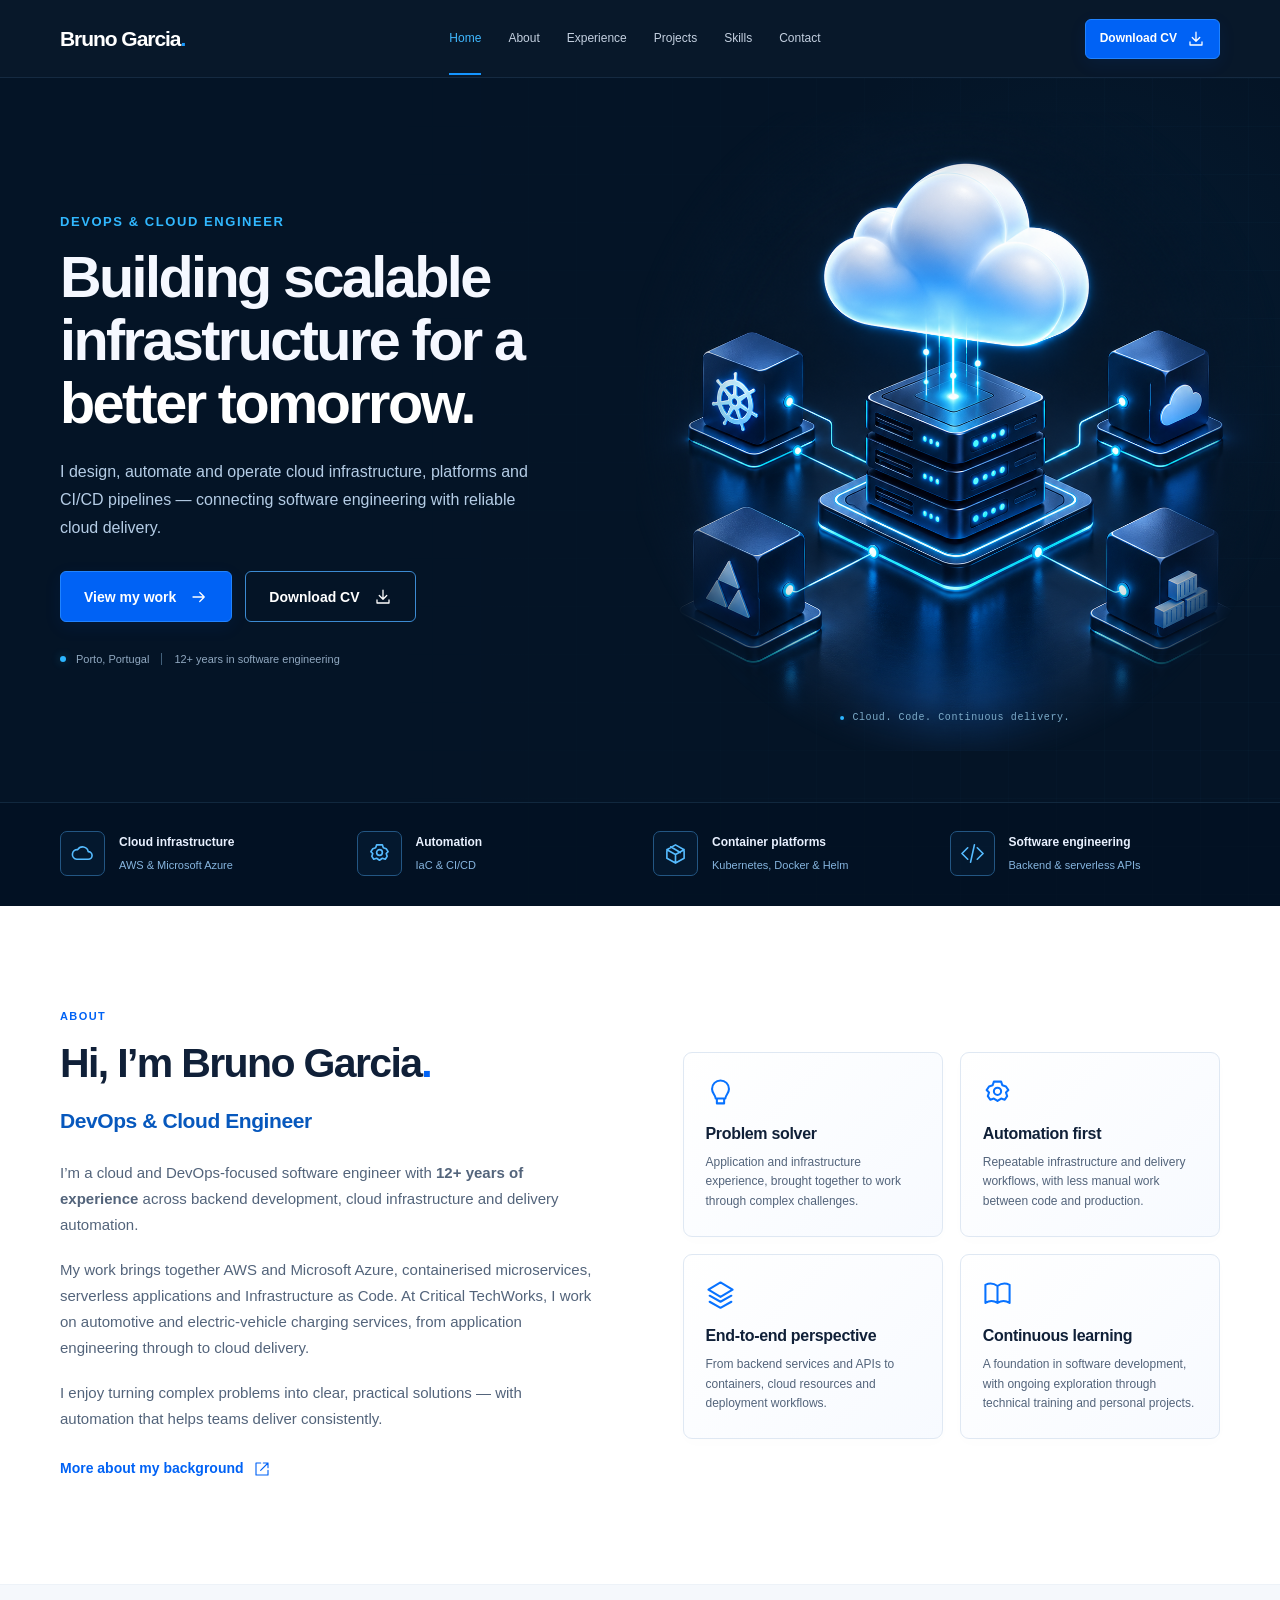
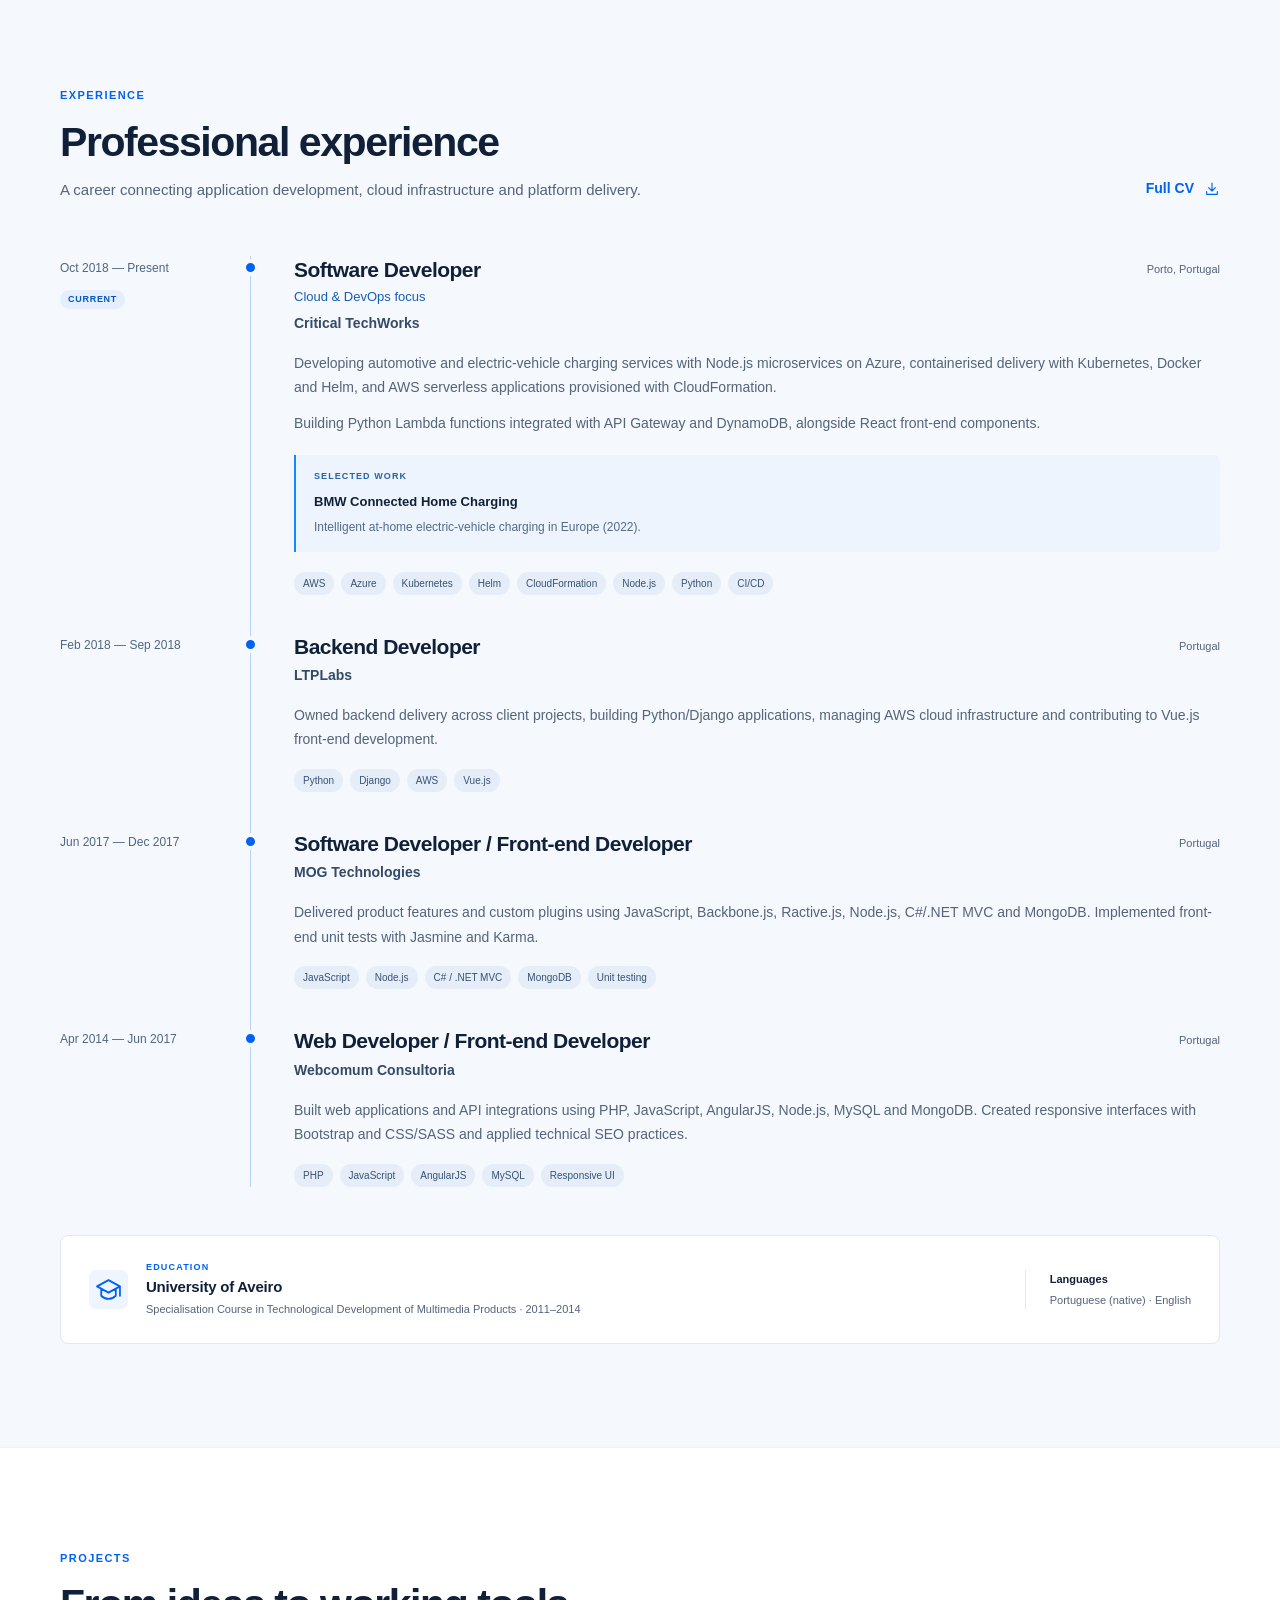
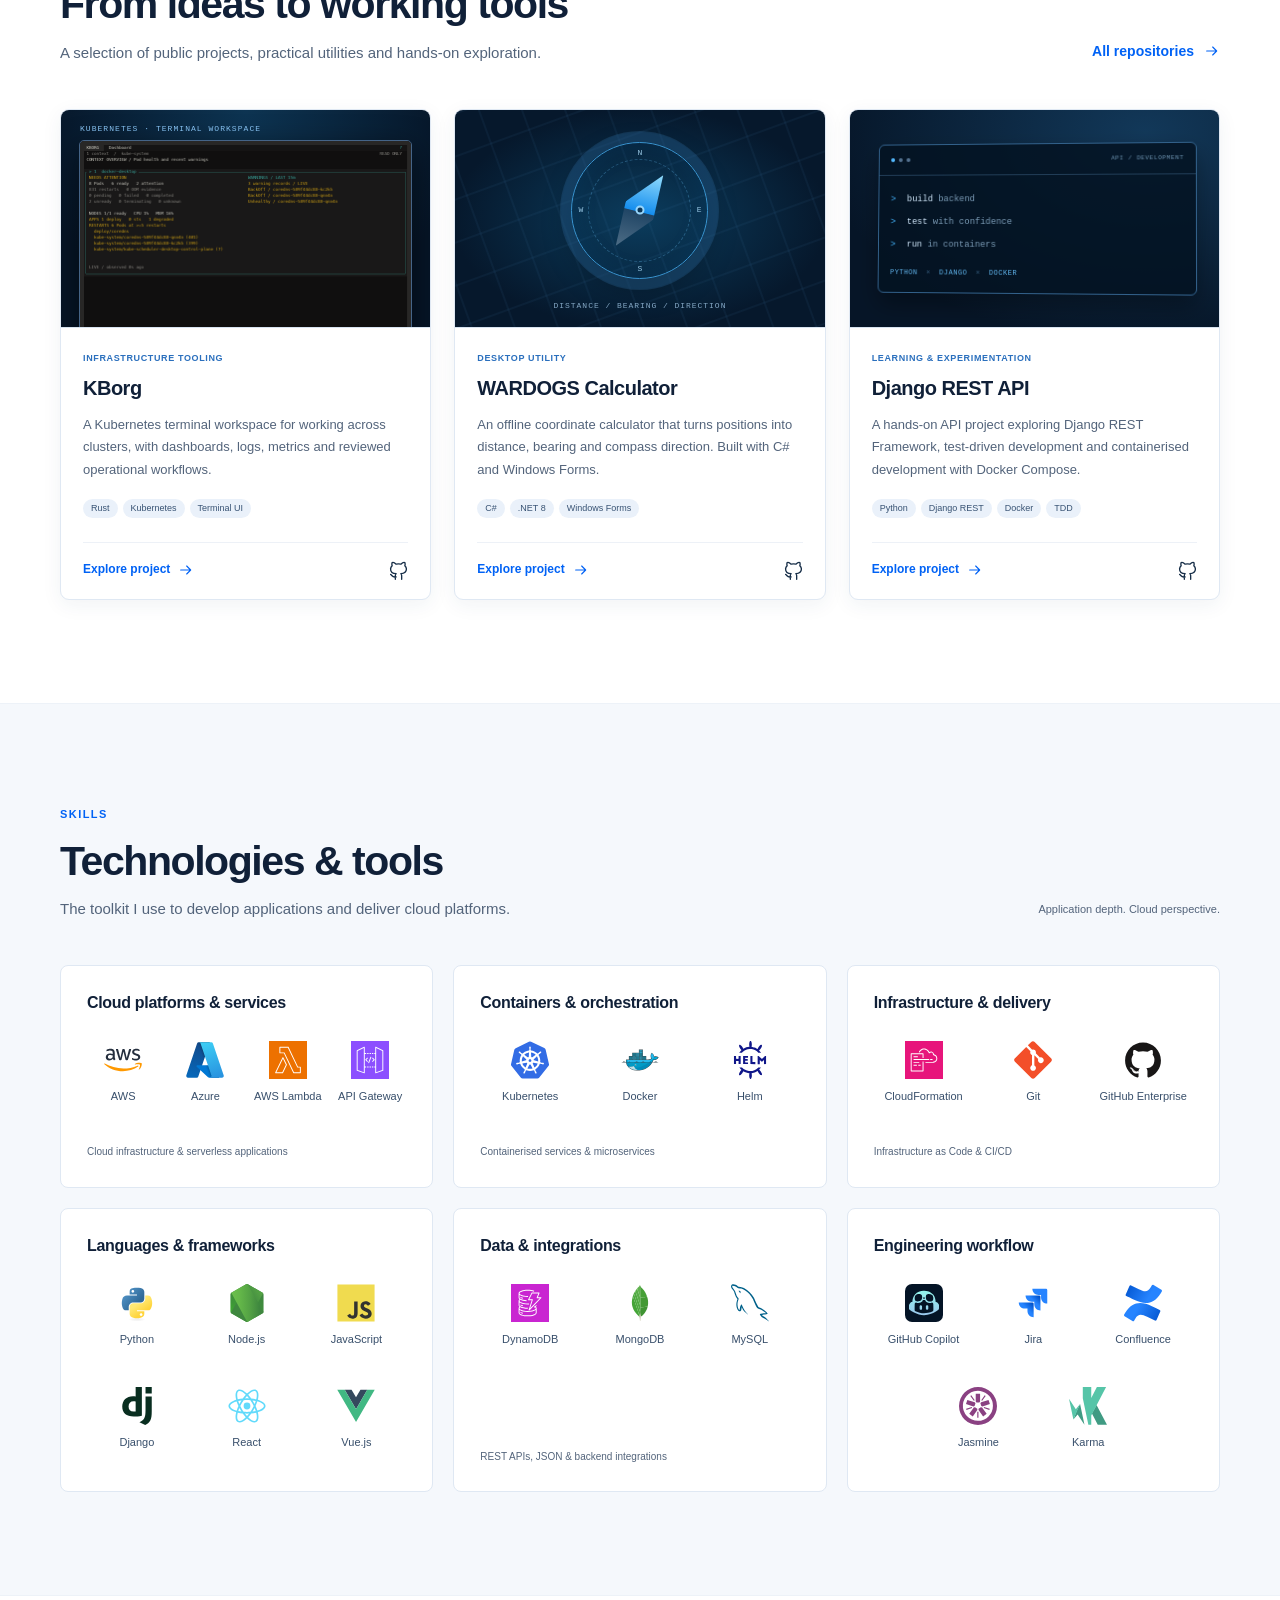
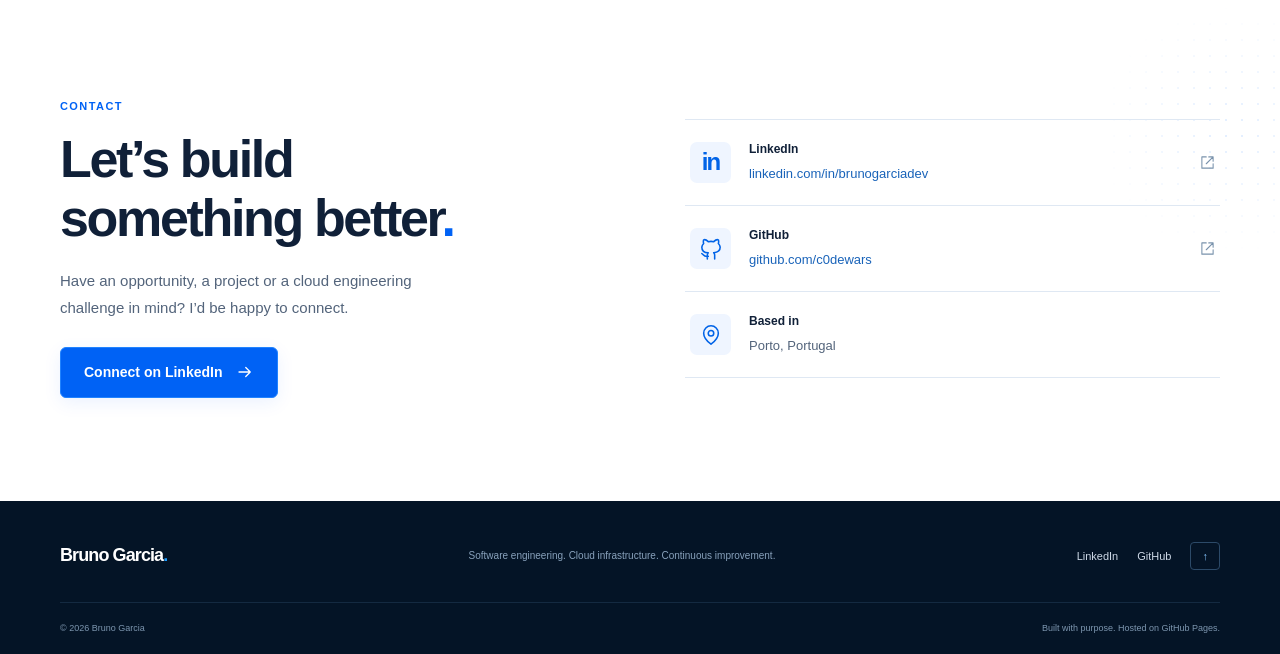
==== commit e343589e: "Add CV technology logos and remove email contact row" ====
--- a/index.html
+++ b/index.html
@@ -32,7 +32,6 @@
     <symbol id="i-bulb" viewBox="0 0 24 24"><path d="M8 17c0-3-3-4-3-8a7 7 0 0 1 14 0c0 4-3 5-3 8ZM9 21h6m-6-4v4m6-4v4"/></symbol>
     <symbol id="i-book" viewBox="0 0 24 24"><path d="M12 5C8 2 4 3 2 4v15c3-2 7-2 10 0 3-2 7-2 10 0V4c-2-1-6-2-10 1Zm0 0v14"/></symbol>
     <symbol id="i-layers" viewBox="0 0 24 24"><path d="m12 2 10 6-10 6L2 8Zm-9 11 9 5 9-5M3 18l9 5 9-5"/></symbol>
-    <symbol id="i-mail" viewBox="0 0 24 24"><rect x="2" y="4" width="20" height="16" rx="3"/><path d="m3 6 9 7 9-7"/></symbol>
     <symbol id="i-pin" viewBox="0 0 24 24"><path d="M20 10c0 6-8 12-8 12S4 16 4 10a8 8 0 1 1 16 0Z"/><circle cx="12" cy="10" r="3"/></symbol>
     <symbol id="i-github" viewBox="0 0 24 24"><path d="M9 20c-5 1-5-2-7-3m14 6v-4a4 4 0 0 0-1-3c4-.4 7-2 7-6a6 6 0 0 0-2-4 6 6 0 0 0 0-4s-2-1-5 2a14 14 0 0 0-6 0C6 1 4 2 4 2a6 6 0 0 0 0 4 6 6 0 0 0-2 4c0 4 3 6 7 6a4 4 0 0 0-1 3v4"/></symbol>
     <symbol id="i-external" viewBox="0 0 24 24"><path d="M14 3h7v7m0-7L10 14m0-11H3v18h18v-7"/></symbol>
@@ -146,21 +145,72 @@
       <div class="container">
         <div class="section-heading"><div><p class="eyebrow">Skills</p><h2 id="skills-title">Technologies &amp; tools</h2><p class="section-description">The toolkit I use to develop applications and deliver cloud platforms.</p></div><span class="quiet-label">Application depth. Cloud perspective.</span></div>
         <div class="skills-grid">
-          <article class="skill-card"><svg class="icon skill-icon" aria-hidden="true" focusable="false"><use href="#i-cloud"/></svg><h3>Cloud platforms &amp; services</h3><p>AWS · Microsoft Azure</p><ul><li>AWS Lambda</li><li>API Gateway</li><li>DynamoDB</li><li>Serverless architecture</li></ul></article>
-          <article class="skill-card"><svg class="icon skill-icon" aria-hidden="true" focusable="false"><use href="#i-cube"/></svg><h3>Containers &amp; orchestration</h3><p>Kubernetes · Docker · Helm</p><ul><li>Containerised services</li><li>Microservices</li><li>Application deployment</li></ul></article>
-          <article class="skill-card"><svg class="icon skill-icon" aria-hidden="true" focusable="false"><use href="#i-gear"/></svg><h3>Infrastructure &amp; delivery</h3><p>CloudFormation · CI/CD</p><ul><li>Infrastructure as Code</li><li>Delivery automation</li><li>Git</li><li>GitHub Enterprise</li></ul></article>
-          <article class="skill-card"><svg class="icon skill-icon" aria-hidden="true" focusable="false"><use href="#i-code"/></svg><h3>Languages &amp; frameworks</h3><p>Python · Node.js · JavaScript</p><ul><li>Django</li><li>React</li><li>Vue.js</li><li>REST APIs</li></ul></article>
-          <article class="skill-card"><svg class="icon skill-icon" aria-hidden="true" focusable="false"><use href="#i-layers"/></svg><h3>Data &amp; integrations</h3><p>DynamoDB · MongoDB · MySQL</p><ul><li>API integrations</li><li>JSON</li><li>Backend development</li></ul></article>
-          <article class="skill-card"><svg class="icon skill-icon" aria-hidden="true" focusable="false"><use href="#i-check"/></svg><h3>Engineering workflow</h3><p>Quality · Collaboration · Delivery</p><ul><li>Jasmine &amp; Karma</li><li>GitHub Copilot</li><li>Jira</li><li>Confluence</li></ul></article>
+          <article class="skill-card">
+            <h3>Cloud platforms &amp; services</h3>
+            <ul class="technology-list technology-list-four">
+              <li><img src="assets/tech/aws.svg" alt="" width="38" height="38" loading="lazy"><span>AWS</span></li>
+              <li><img src="assets/tech/azure.svg" alt="" width="38" height="38" loading="lazy"><span>Azure</span></li>
+              <li><img src="assets/tech/aws-lambda.svg" alt="" width="38" height="38" loading="lazy"><span>AWS Lambda</span></li>
+              <li><img src="assets/tech/api-gateway.svg" alt="" width="38" height="38" loading="lazy"><span>API Gateway</span></li>
+            </ul>
+            <p class="skill-note">Cloud infrastructure &amp; serverless applications</p>
+          </article>
+          <article class="skill-card">
+            <h3>Containers &amp; orchestration</h3>
+            <ul class="technology-list">
+              <li><img src="assets/tech/kubernetes.svg" alt="" width="38" height="38" loading="lazy"><span>Kubernetes</span></li>
+              <li><img src="assets/tech/docker.svg" alt="" width="38" height="38" loading="lazy"><span>Docker</span></li>
+              <li><img src="assets/tech/helm.svg" alt="" width="38" height="38" loading="lazy"><span>Helm</span></li>
+            </ul>
+            <p class="skill-note">Containerised services &amp; microservices</p>
+          </article>
+          <article class="skill-card">
+            <h3>Infrastructure &amp; delivery</h3>
+            <ul class="technology-list">
+              <li><img src="assets/tech/cloudformation.svg" alt="" width="38" height="38" loading="lazy"><span>CloudFormation</span></li>
+              <li><img src="assets/tech/git.svg" alt="" width="38" height="38" loading="lazy"><span>Git</span></li>
+              <li><img src="assets/tech/github.svg" alt="" width="38" height="38" loading="lazy"><span>GitHub Enterprise</span></li>
+            </ul>
+            <p class="skill-note">Infrastructure as Code &amp; CI/CD</p>
+          </article>
+          <article class="skill-card">
+            <h3>Languages &amp; frameworks</h3>
+            <ul class="technology-list">
+              <li><img src="assets/tech/python.svg" alt="" width="38" height="38" loading="lazy"><span>Python</span></li>
+              <li><img src="assets/tech/nodejs.svg" alt="" width="38" height="38" loading="lazy"><span>Node.js</span></li>
+              <li><img src="assets/tech/javascript.svg" alt="" width="38" height="38" loading="lazy"><span>JavaScript</span></li>
+              <li><img src="assets/tech/django.svg" alt="" width="38" height="38" loading="lazy"><span>Django</span></li>
+              <li><img src="assets/tech/react.svg" alt="" width="38" height="38" loading="lazy"><span>React</span></li>
+              <li><img src="assets/tech/vuejs.svg" alt="" width="38" height="38" loading="lazy"><span>Vue.js</span></li>
+            </ul>
+          </article>
+          <article class="skill-card">
+            <h3>Data &amp; integrations</h3>
+            <ul class="technology-list">
+              <li><img src="assets/tech/dynamodb.svg" alt="" width="38" height="38" loading="lazy"><span>DynamoDB</span></li>
+              <li><img src="assets/tech/mongodb.svg" alt="" width="38" height="38" loading="lazy"><span>MongoDB</span></li>
+              <li><img src="assets/tech/mysql.svg" alt="" width="38" height="38" loading="lazy"><span>MySQL</span></li>
+            </ul>
+            <p class="skill-note">REST APIs, JSON &amp; backend integrations</p>
+          </article>
+          <article class="skill-card">
+            <h3>Engineering workflow</h3>
+            <ul class="technology-list">
+              <li><img class="technology-logo-dark" src="assets/tech/github-copilot.svg" alt="" width="38" height="38" loading="lazy"><span>GitHub Copilot</span></li>
+              <li><img src="assets/tech/jira.svg" alt="" width="38" height="38" loading="lazy"><span>Jira</span></li>
+              <li><img src="assets/tech/confluence.svg" alt="" width="38" height="38" loading="lazy"><span>Confluence</span></li>
+              <li><img src="assets/tech/jasmine.svg" alt="" width="38" height="38" loading="lazy"><span>Jasmine</span></li>
+              <li><img src="assets/tech/karma.svg" alt="" width="38" height="38" loading="lazy"><span>Karma</span></li>
+            </ul>
+          </article>
         </div>
       </div>
     </section>
 
     <section id="contact" class="section contact-section" aria-labelledby="contact-title">
       <div class="container contact-grid">
-        <div class="contact-copy"><p class="eyebrow">Contact</p><h2 id="contact-title">Let’s build<br>something better<span class="heading-dot">.</span></h2><p>Have an opportunity, a project or a cloud engineering challenge in mind? I’d be happy to connect.</p><a class="button" href="mailto:brunogarcia86@gmail.com">Get in touch <svg class="icon" aria-hidden="true" focusable="false"><use href="#i-arrow"/></svg></a></div>
+        <div class="contact-copy"><p class="eyebrow">Contact</p><h2 id="contact-title">Let’s build<br>something better<span class="heading-dot">.</span></h2><p>Have an opportunity, a project or a cloud engineering challenge in mind? I’d be happy to connect.</p><a class="button" href="https://www.linkedin.com/in/brunogarciadev/" target="_blank" rel="noopener noreferrer">Connect on LinkedIn <svg class="icon" aria-hidden="true" focusable="false"><use href="#i-arrow"/></svg></a></div>
         <div class="contact-details">
-          <a class="contact-row" href="mailto:brunogarcia86@gmail.com"><span class="contact-icon"><svg class="icon" aria-hidden="true" focusable="false"><use href="#i-mail"/></svg></span><span><strong>Email</strong><span>brunogarcia86@gmail.com</span></span><svg class="icon contact-arrow" aria-hidden="true" focusable="false"><use href="#i-arrow"/></svg></a>
           <a class="contact-row" href="https://www.linkedin.com/in/brunogarciadev/" target="_blank" rel="noopener noreferrer"><span class="contact-icon linkedin-icon" aria-hidden="true">in</span><span><strong>LinkedIn</strong><span>linkedin.com/in/brunogarciadev</span></span><svg class="icon contact-arrow" aria-hidden="true" focusable="false"><use href="#i-external"/></svg></a>
           <a class="contact-row" href="https://github.com/c0dewars" target="_blank" rel="noopener noreferrer"><span class="contact-icon"><svg class="icon" aria-hidden="true" focusable="false"><use href="#i-github"/></svg></span><span><strong>GitHub</strong><span>github.com/c0dewars</span></span><svg class="icon contact-arrow" aria-hidden="true" focusable="false"><use href="#i-external"/></svg></a>
           <div class="contact-row location-row"><span class="contact-icon"><svg class="icon" aria-hidden="true" focusable="false"><use href="#i-pin"/></svg></span><span><strong>Based in</strong><span>Porto, Portugal</span></span></div>
--- a/styles.css
+++ b/styles.css
@@ -184,12 +184,15 @@
 /* Skills */
 .quiet-label { color: var(--muted); font-size: 11px; white-space: nowrap; padding-bottom: 3px; }
 .skills-grid { display: grid; grid-template-columns: repeat(3, 1fr); gap: 20px; }
-.skill-card { padding: 26px; border: 1px solid var(--border); border-radius: 8px; background: #fff; position: relative; }
-.skill-icon { color: #0b75f5; width: 27px; height: 27px; margin-bottom: 20px; }
-.skill-card h3 { font-size: 16px; letter-spacing: -.02em; margin-bottom: 11px; }
-.skill-card p { font-size: 12px; font-weight: 600; color: #2167b5; margin-bottom: 17px; }
-.skill-card ul { margin: 0; list-style: none; display: flex; flex-wrap: wrap; gap: 7px; padding: 0; }
-.skill-card li { font-size: 10px; color: #5a6d83; padding: 4px 8px; border: 1px solid #e7eef8; background: #f8faff; border-radius: 4px; }
+.skill-card { padding: 26px; border: 1px solid var(--border); border-radius: 8px; background: #fff; position: relative; display: flex; flex-direction: column; }
+.skill-card h3 { font-size: 16px; letter-spacing: -.02em; line-height: 1.4; margin-bottom: 27px; }
+.technology-list { --technology-gap: 10px; margin: 0; padding: 0; list-style: none; display: flex; flex-wrap: wrap; justify-content: center; gap: 25px var(--technology-gap); }
+.technology-list li { min-width: 0; flex: 0 0 calc((100% - 2 * var(--technology-gap)) / 3); display: flex; flex-direction: column; align-items: center; gap: 10px; text-align: center; color: #384f6b; font-size: 11px; line-height: 1.4; }
+.technology-list-four li { flex-basis: calc((100% - 3 * var(--technology-gap)) / 4); }
+.technology-list img { width: 38px; height: 38px; object-fit: contain; }
+.technology-list .technology-logo-dark { padding: 4px; background: var(--navy); border-radius: 7px; }
+.technology-list span { min-height: 30px; display: flex; align-items: flex-start; justify-content: center; max-width: 100%; overflow-wrap: anywhere; }
+.skill-card .skill-note { padding-top: 25px; margin: auto 0 0; font-size: 10px; line-height: 1.65; color: var(--muted); }
 
 /* Contact and footer */
 .contact-section { position: relative; overflow: hidden; }
@@ -305,10 +308,12 @@
   .terminal-bottom { font-size: 5.5px; padding-inline: 9px; }
   .terminal-top { padding: 8px 9px; }
   .terminal-top span { font-size: 5px; }
-  .skills-grid { gap: 15px; }
+  .skills-grid { grid-template-columns: repeat(2, 1fr); gap: 15px; }
   .skill-card { padding: 22px 19px; }
   .skill-card h3 { font-size: 14px; }
-  .skill-card p { font-size: 11px; }
+  .technology-list { --technology-gap: 8px; row-gap: 22px; }
+  .technology-list li { font-size: 10px; }
+  .technology-list img { width: 34px; height: 34px; }
   .quiet-label { display: none; }
   .contact-grid { gap: 40px; }
   .contact-copy h2 { font-size: 39px; }
@@ -407,12 +412,14 @@
   .terminal-top i { width: 5px; height: 5px; }
   .terminal-line { font-size: 10px; padding: 5px 14px; }
   .terminal-bottom { font-size: 8px; padding-inline: 14px; padding-block: 13px 5px; }
-  .skills-grid { grid-template-columns: 1fr 1fr; gap: 13px; }
-  .skill-card { padding: 22px 17px; }
-  .skill-card h3 { font-size: 14px; line-height: 1.3; }
-  .skill-card p { font-size: 10px; line-height: 1.7; }
-  .skill-card li { font-size: 9px; padding: 3px 6px; }
-  .skill-icon { width: 25px; height: 25px; margin-bottom: 17px; }
+  .skills-grid { grid-template-columns: 1fr; gap: 17px; }
+  .skill-card { padding: 25px; }
+  .skill-card h3 { font-size: 16px; line-height: 1.4; margin-bottom: 25px; }
+  .technology-list { --technology-gap: 12px; row-gap: 21px; }
+  .technology-list li { font-size: 11px; }
+  .technology-list img { width: 38px; height: 38px; }
+  .technology-list span { min-height: 0; }
+  .skill-card .skill-note { padding-top: 24px; font-size: 11px; }
   .contact-grid { grid-template-columns: 1fr; gap: 34px; }
   .contact-copy h2 { font-size: 38px; }
   .contact-copy > p:not(.eyebrow) { font-size: 14px; max-width: 440px; }
@@ -440,8 +447,6 @@
   .skills-grid { grid-template-columns: 1fr; }
   .skill-card { padding: 24px; }
   .skill-card h3 { font-size: 16px; }
-  .skill-card p { font-size: 12px; }
-  .skill-card li { font-size: 10px; }
   .contact-row > span > span { font-size: 11px; }
 }
 
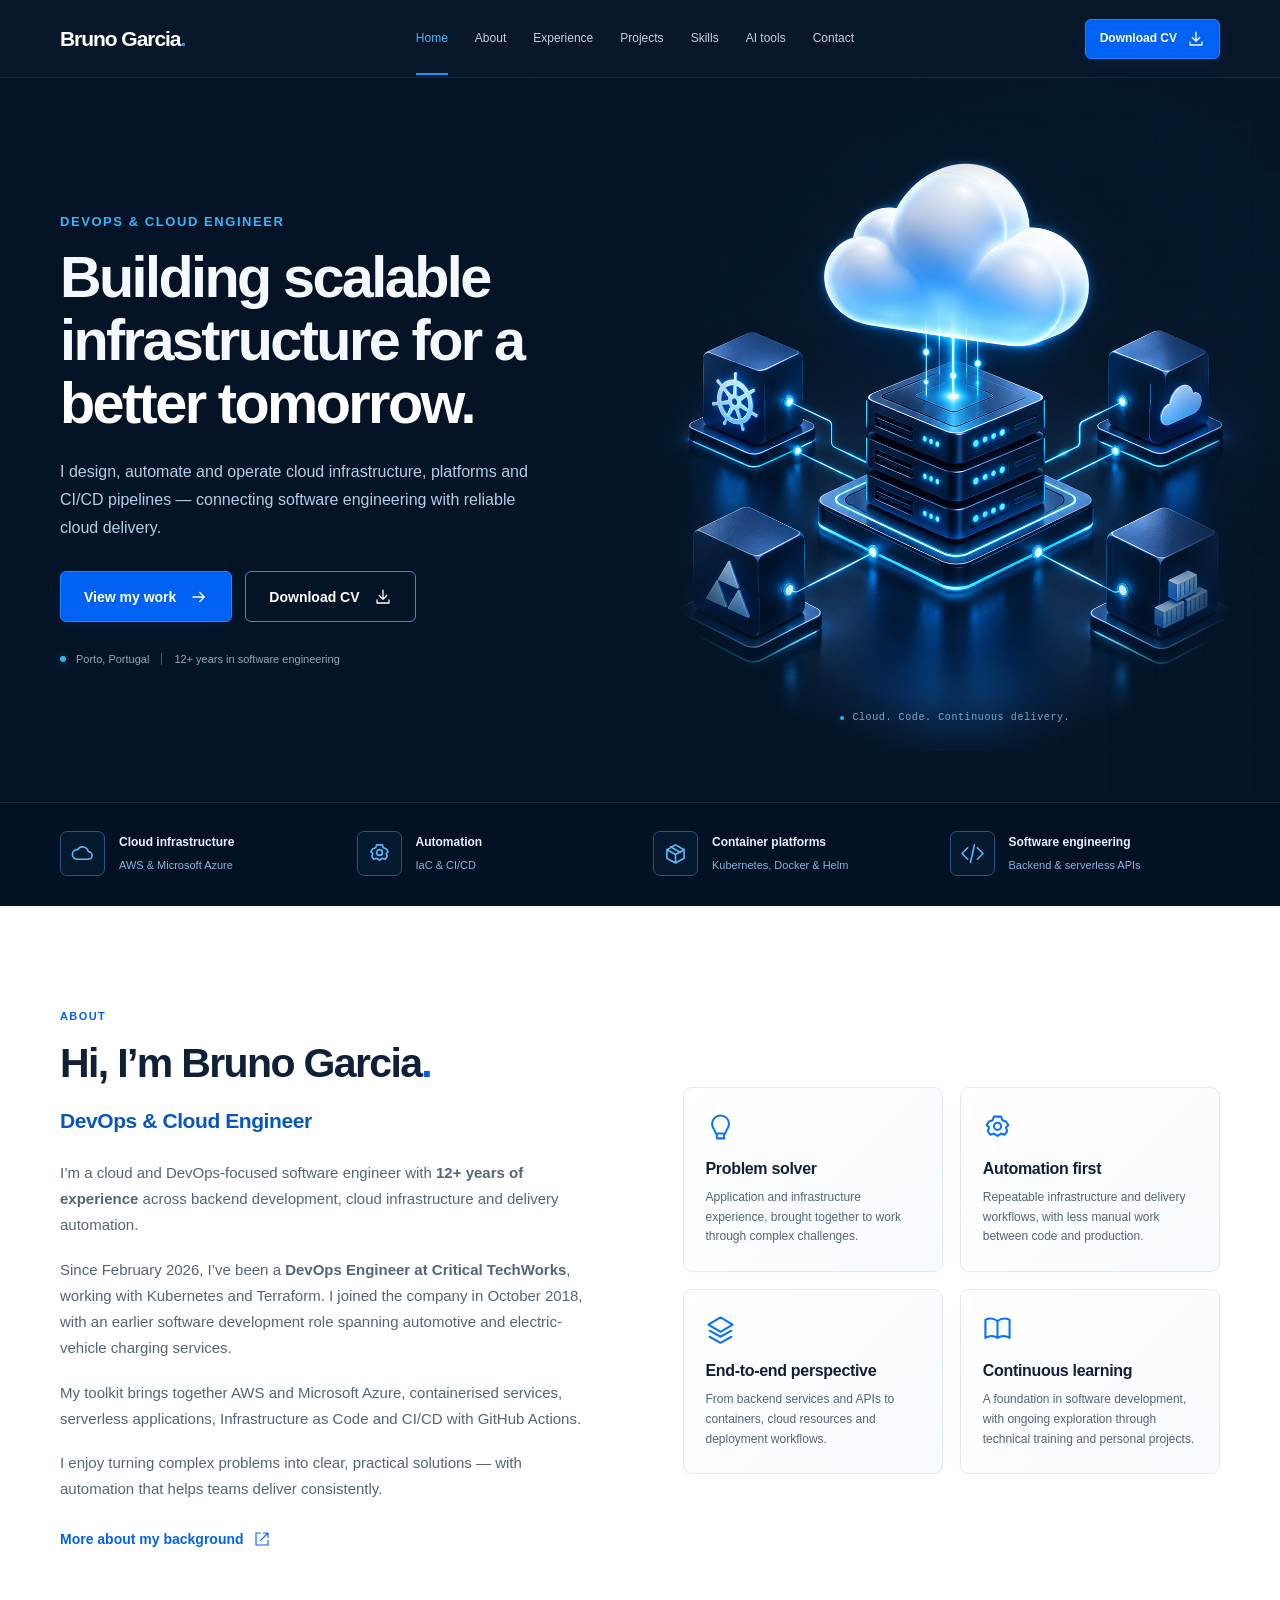
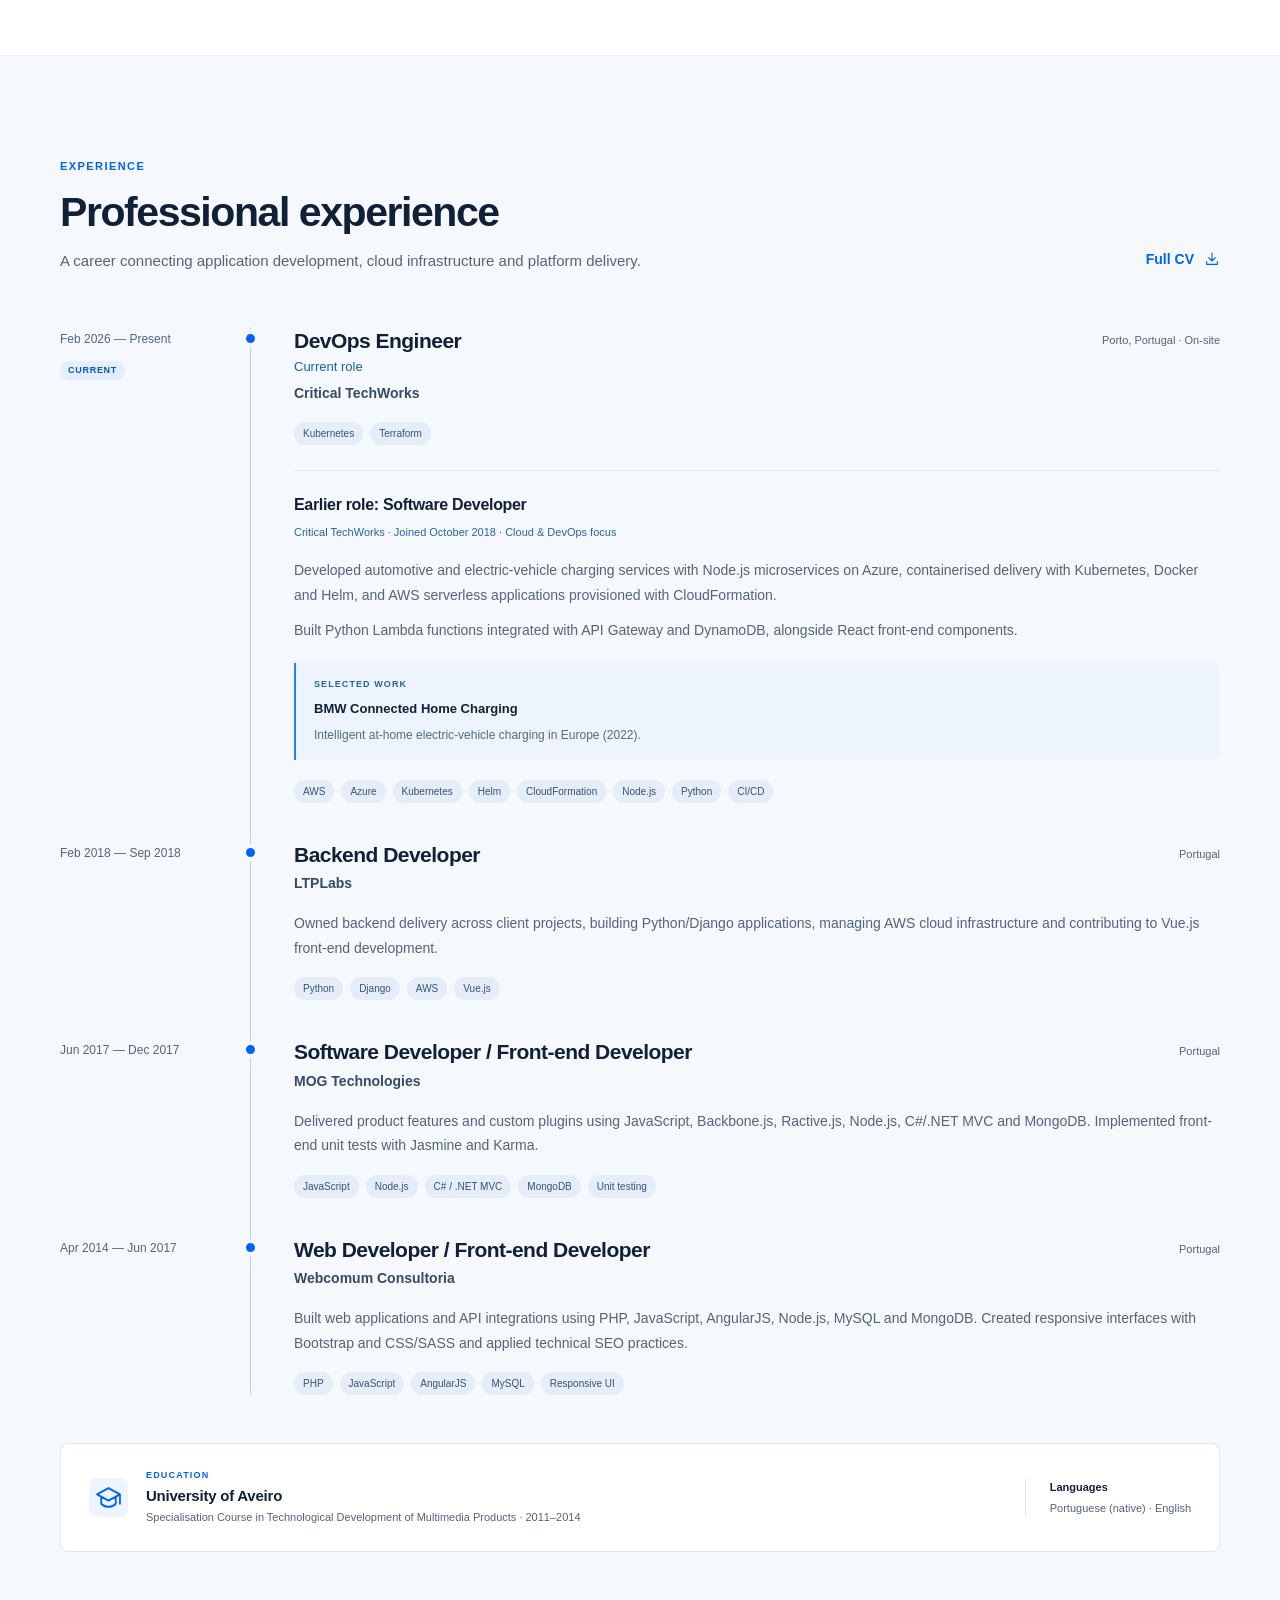
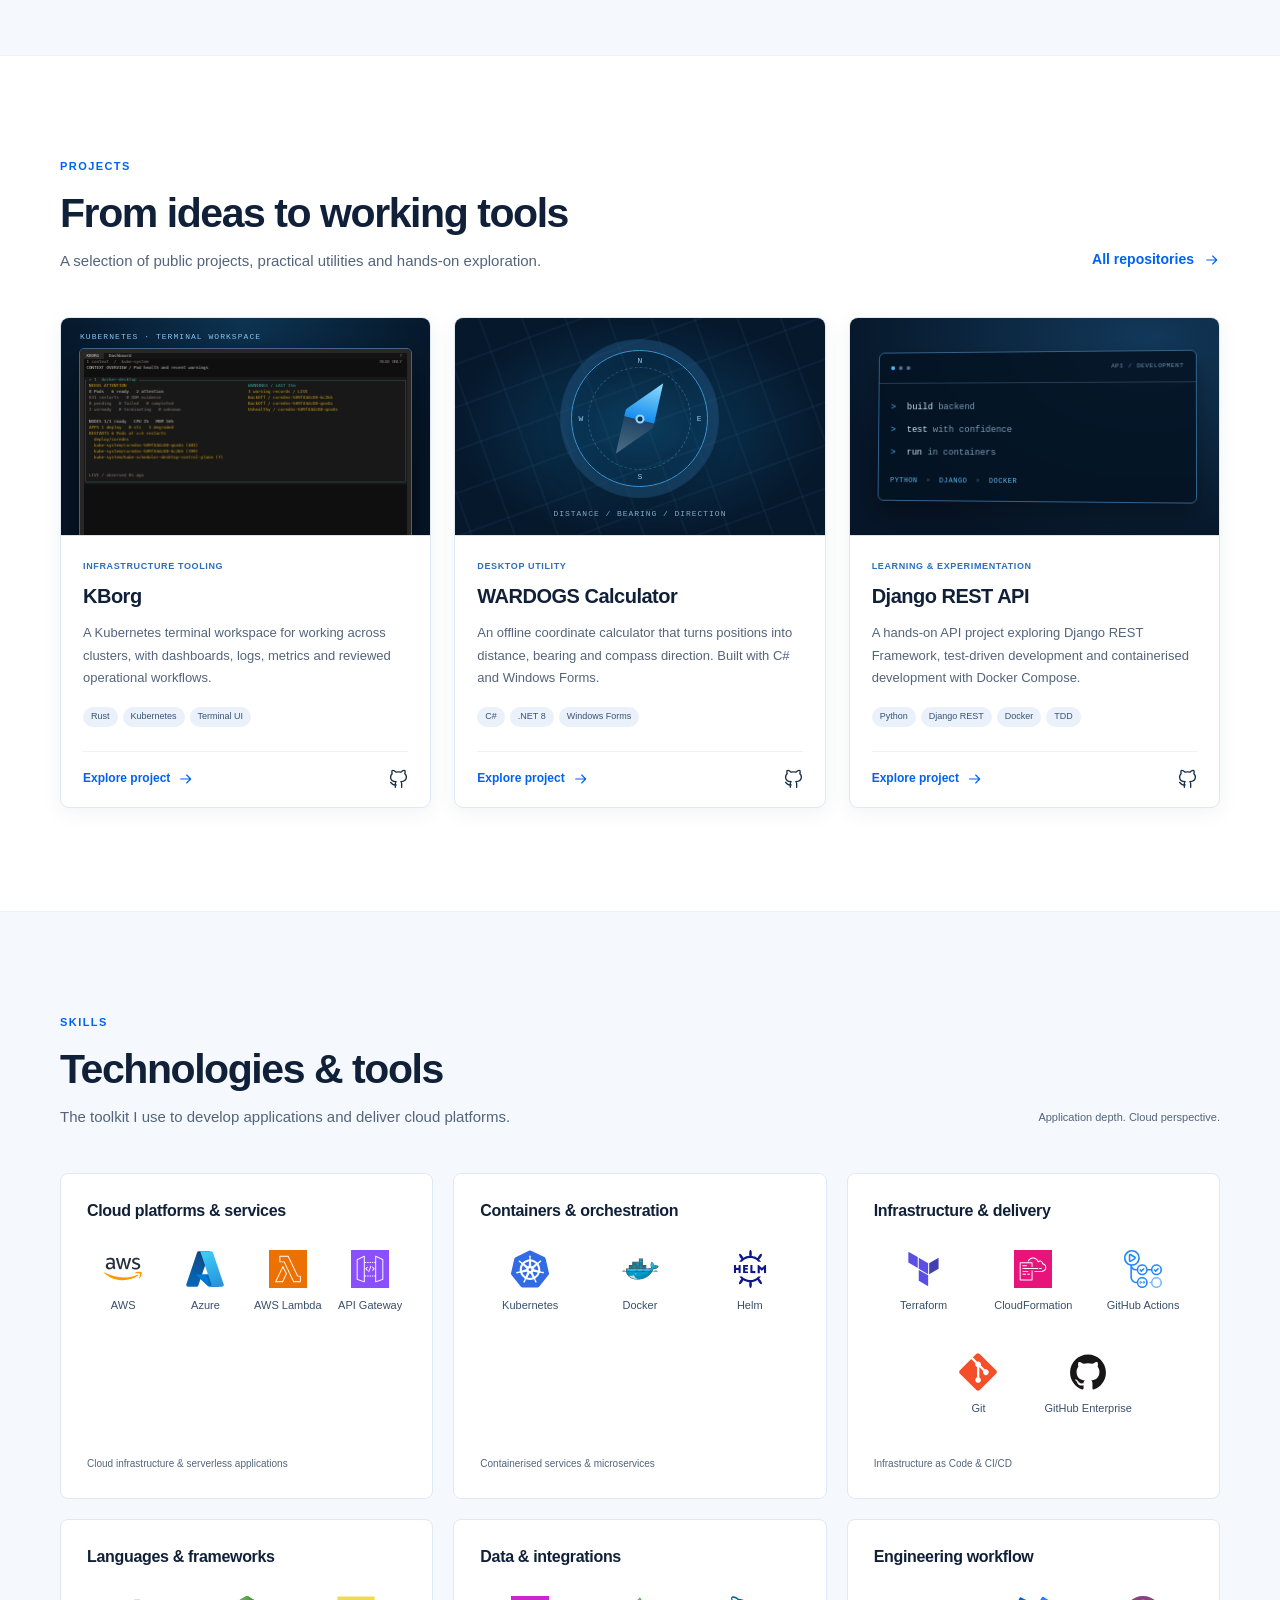
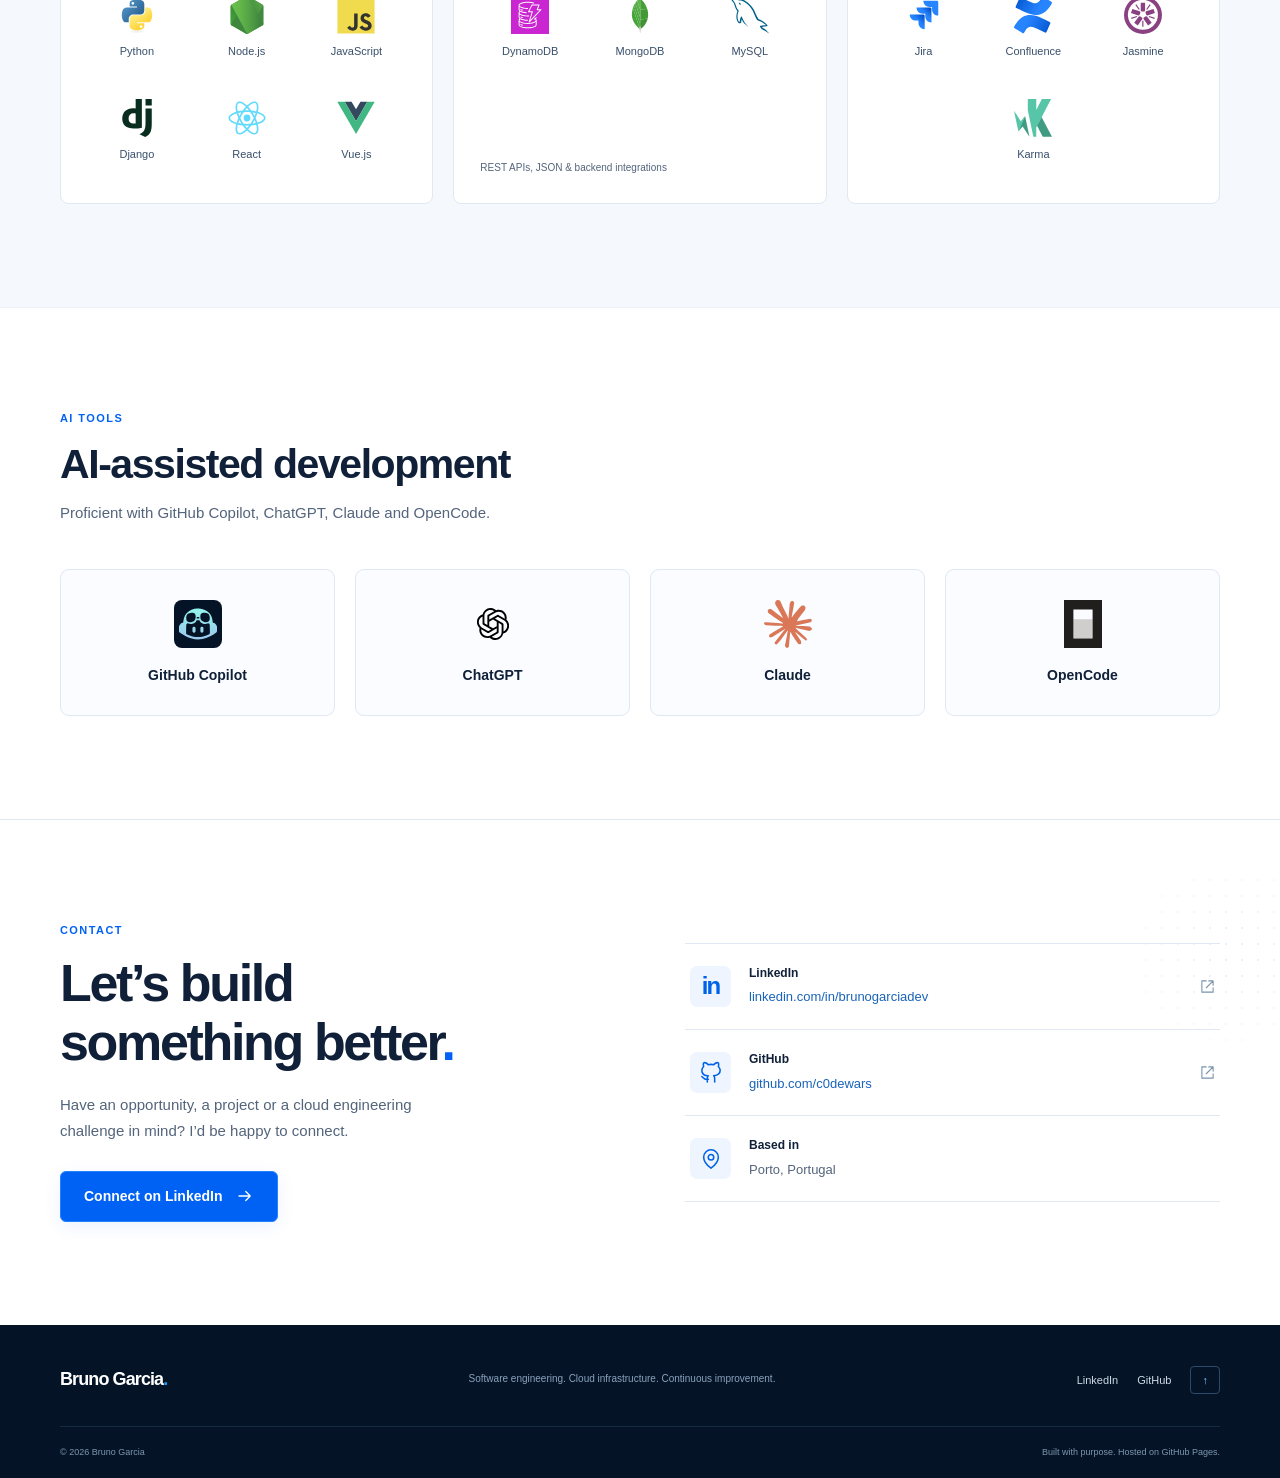
==== commit 92915aad: "Update DevOps role, CV and AI-assisted development skills" ====
--- a/index.html
+++ b/index.html
@@ -14,10 +14,10 @@
   <meta property="og:image" content="https://c0dewars.github.io/assets/cloud-infrastructure.png">
   <meta name="twitter:card" content="summary_large_image">
   <link rel="icon" href="assets/favicon.svg" type="image/svg+xml">
-  <link rel="stylesheet" href="styles.css">
+  <link rel="stylesheet" href="styles.css?v=ae362e2d08d2">
   <script src="script.js" defer></script>
   <script type="application/ld+json">
-  {"@context":"https://schema.org","@type":"Person","name":"Bruno Garcia","jobTitle":"DevOps & Cloud Engineer","url":"https://c0dewars.github.io/","sameAs":["https://github.com/c0dewars","https://www.linkedin.com/in/brunogarciadev/"],"address":{"@type":"PostalAddress","addressLocality":"Porto","addressCountry":"PT"}}
+  {"@context":"https://schema.org","@type":"Person","name":"Bruno Garcia","jobTitle":"DevOps Engineer","url":"https://c0dewars.github.io/","sameAs":["https://github.com/c0dewars","https://www.linkedin.com/in/brunogarciadev/"],"address":{"@type":"PostalAddress","addressLocality":"Porto","addressCountry":"PT"}}
   </script>
 </head>
 <body>
@@ -50,9 +50,10 @@
         <a class="nav-link" href="#experience">Experience</a>
         <a class="nav-link" href="#projects">Projects</a>
         <a class="nav-link" href="#skills">Skills</a>
+        <a class="nav-link" href="#ai-tools">AI tools</a>
         <a class="nav-link" href="#contact">Contact</a>
       </nav>
-      <a class="button button-small header-cv" href="assets/Bruno_Garcia_DevOps_Cloud_ATS_CV.pdf" download>Download CV <svg class="icon" aria-hidden="true" focusable="false"><use href="#i-download"/></svg></a>
+      <a class="button button-small header-cv" href="assets/Bruno_Garcia_DevOps_Cloud_ATS_CV.pdf?v=c7f1546367ef" download>Download CV <svg class="icon" aria-hidden="true" focusable="false"><use href="#i-download"/></svg></a>
     </div>
   </header>
 
@@ -66,7 +67,7 @@
           <p class="hero-description">I design, automate and operate cloud infrastructure, platforms and CI/CD pipelines — connecting software engineering with reliable cloud delivery.</p>
           <div class="hero-actions">
             <a class="button" href="#projects">View my work <svg class="icon" aria-hidden="true" focusable="false"><use href="#i-arrow"/></svg></a>
-            <a class="button button-outline" href="assets/Bruno_Garcia_DevOps_Cloud_ATS_CV.pdf" download>Download CV <svg class="icon" aria-hidden="true" focusable="false"><use href="#i-download"/></svg></a>
+            <a class="button button-outline" href="assets/Bruno_Garcia_DevOps_Cloud_ATS_CV.pdf?v=c7f1546367ef" download>Download CV <svg class="icon" aria-hidden="true" focusable="false"><use href="#i-download"/></svg></a>
           </div>
           <div class="hero-meta"><span class="status-dot"></span>Porto, Portugal <span class="meta-divider"></span>12+ years in software engineering</div>
         </div>
@@ -92,7 +93,8 @@
           <h2 id="about-title">Hi, I’m Bruno Garcia<span class="heading-dot">.</span></h2>
           <p class="section-lead blue-text">DevOps &amp; Cloud Engineer</p>
           <p>I’m a cloud and DevOps-focused software engineer with <strong>12+ years of experience</strong> across backend development, cloud infrastructure and delivery automation.</p>
-          <p>My work brings together AWS and Microsoft Azure, containerised microservices, serverless applications and Infrastructure as Code. At Critical TechWorks, I work on automotive and electric-vehicle charging services, from application engineering through to cloud delivery.</p>
+          <p>Since February 2026, I’ve been a <strong>DevOps Engineer at Critical TechWorks</strong>, working with Kubernetes and Terraform. I joined the company in October 2018, with an earlier software development role spanning automotive and electric-vehicle charging services.</p>
+          <p>My toolkit brings together AWS and Microsoft Azure, containerised services, serverless applications, Infrastructure as Code and CI/CD with GitHub Actions.</p>
           <p>I enjoy turning complex problems into clear, practical solutions — with automation that helps teams deliver consistently.</p>
           <a class="text-link" href="https://www.linkedin.com/in/brunogarciadev/" target="_blank" rel="noopener noreferrer">More about my background <svg class="icon" aria-hidden="true" focusable="false"><use href="#i-external"/></svg></a>
         </div>
@@ -107,11 +109,21 @@
 
     <section id="experience" class="section section-tinted" aria-labelledby="experience-title">
       <div class="container">
-        <div class="section-heading"><div><p class="eyebrow">Experience</p><h2 id="experience-title">Professional experience</h2><p class="section-description">A career connecting application development, cloud infrastructure and platform delivery.</p></div><a class="text-link" href="assets/Bruno_Garcia_DevOps_Cloud_ATS_CV.pdf" download>Full CV <svg class="icon" aria-hidden="true" focusable="false"><use href="#i-download"/></svg></a></div>
+        <div class="section-heading"><div><p class="eyebrow">Experience</p><h2 id="experience-title">Professional experience</h2><p class="section-description">A career connecting application development, cloud infrastructure and platform delivery.</p></div><a class="text-link" href="assets/Bruno_Garcia_DevOps_Cloud_ATS_CV.pdf?v=c7f1546367ef" download>Full CV <svg class="icon" aria-hidden="true" focusable="false"><use href="#i-download"/></svg></a></div>
         <div class="timeline">
           <article class="timeline-item">
-            <div class="timeline-date"><span>Oct 2018 — Present</span><span class="current-label">Current</span></div>
-            <div class="timeline-content"><div class="role-heading"><div><h3>Software Developer</h3><p class="role-focus">Cloud &amp; DevOps focus</p><p class="company">Critical TechWorks</p></div><span class="role-location">Porto, Portugal</span></div><p>Developing automotive and electric-vehicle charging services with Node.js microservices on Azure, containerised delivery with Kubernetes, Docker and Helm, and AWS serverless applications provisioned with CloudFormation.</p><p>Building Python Lambda functions integrated with API Gateway and DynamoDB, alongside React front-end components.</p><div class="project-note"><span>Selected work</span><strong>BMW Connected Home Charging</strong><p>Intelligent at-home electric-vehicle charging in Europe (2022).</p></div><ul class="tags" aria-label="Technologies"><li>AWS</li><li>Azure</li><li>Kubernetes</li><li>Helm</li><li>CloudFormation</li><li>Node.js</li><li>Python</li><li>CI/CD</li></ul></div>
+            <div class="timeline-date"><span>Feb 2026 — Present</span><span class="current-label">Current</span></div>
+            <div class="timeline-content">
+              <div class="role-heading"><div><h3>DevOps Engineer</h3><p class="role-focus">Current role</p><p class="company">Critical TechWorks</p></div><span class="role-location">Porto, Portugal · On-site</span></div>
+              <ul class="tags" aria-label="Current role technologies"><li>Kubernetes</li><li>Terraform</li></ul>
+              <div class="earlier-role">
+                <h4>Earlier role: Software Developer</h4><p class="earlier-role-meta">Critical TechWorks · Joined October 2018 · Cloud &amp; DevOps focus</p>
+                <p>Developed automotive and electric-vehicle charging services with Node.js microservices on Azure, containerised delivery with Kubernetes, Docker and Helm, and AWS serverless applications provisioned with CloudFormation.</p>
+                <p>Built Python Lambda functions integrated with API Gateway and DynamoDB, alongside React front-end components.</p>
+                <div class="project-note"><span>Selected work</span><strong>BMW Connected Home Charging</strong><p>Intelligent at-home electric-vehicle charging in Europe (2022).</p></div>
+                <ul class="tags" aria-label="Earlier role technologies"><li>AWS</li><li>Azure</li><li>Kubernetes</li><li>Helm</li><li>CloudFormation</li><li>Node.js</li><li>Python</li><li>CI/CD</li></ul>
+              </div>
+            </div>
           </article>
           <article class="timeline-item"><div class="timeline-date"><span>Feb 2018 — Sep 2018</span></div><div class="timeline-content"><div class="role-heading"><div><h3>Backend Developer</h3><p class="company">LTPLabs</p></div><span class="role-location">Portugal</span></div><p>Owned backend delivery across client projects, building Python/Django applications, managing AWS cloud infrastructure and contributing to Vue.js front-end development.</p><ul class="tags" aria-label="Technologies"><li>Python</li><li>Django</li><li>AWS</li><li>Vue.js</li></ul></div></article>
           <article class="timeline-item"><div class="timeline-date"><span>Jun 2017 — Dec 2017</span></div><div class="timeline-content"><div class="role-heading"><div><h3>Software Developer / Front-end Developer</h3><p class="company">MOG Technologies</p></div><span class="role-location">Portugal</span></div><p>Delivered product features and custom plugins using JavaScript, Backbone.js, Ractive.js, Node.js, C#/.NET MVC and MongoDB. Implemented front-end unit tests with Jasmine and Karma.</p><ul class="tags" aria-label="Technologies"><li>JavaScript</li><li>Node.js</li><li>C# / .NET MVC</li><li>MongoDB</li><li>Unit testing</li></ul></div></article>
@@ -167,7 +179,9 @@
           <article class="skill-card">
             <h3>Infrastructure &amp; delivery</h3>
             <ul class="technology-list">
+              <li><img src="assets/tech/terraform.svg" alt="" width="38" height="38" loading="lazy"><span>Terraform</span></li>
               <li><img src="assets/tech/cloudformation.svg" alt="" width="38" height="38" loading="lazy"><span>CloudFormation</span></li>
+              <li><img src="assets/tech/github-actions.svg" alt="" width="38" height="38" loading="lazy"><span>GitHub Actions</span></li>
               <li><img src="assets/tech/git.svg" alt="" width="38" height="38" loading="lazy"><span>Git</span></li>
               <li><img src="assets/tech/github.svg" alt="" width="38" height="38" loading="lazy"><span>GitHub Enterprise</span></li>
             </ul>
@@ -196,7 +210,6 @@
           <article class="skill-card">
             <h3>Engineering workflow</h3>
             <ul class="technology-list">
-              <li><img class="technology-logo-dark" src="assets/tech/github-copilot.svg" alt="" width="38" height="38" loading="lazy"><span>GitHub Copilot</span></li>
               <li><img src="assets/tech/jira.svg" alt="" width="38" height="38" loading="lazy"><span>Jira</span></li>
               <li><img src="assets/tech/confluence.svg" alt="" width="38" height="38" loading="lazy"><span>Confluence</span></li>
               <li><img src="assets/tech/jasmine.svg" alt="" width="38" height="38" loading="lazy"><span>Jasmine</span></li>
@@ -204,6 +217,18 @@
             </ul>
           </article>
         </div>
+      </div>
+    </section>
+
+    <section id="ai-tools" class="section ai-section" aria-labelledby="ai-title">
+      <div class="container">
+        <div class="section-heading"><div><p class="eyebrow">AI tools</p><h2 id="ai-title">AI-assisted development</h2><p class="section-description">Proficient with GitHub Copilot, ChatGPT, Claude and OpenCode.</p></div></div>
+        <ul class="ai-tool-grid" aria-label="AI tools">
+          <li><img class="technology-logo-dark" src="assets/tech/github-copilot.svg" alt="" width="48" height="48" loading="lazy"><span>GitHub Copilot</span></li>
+          <li><img src="assets/tech/chatgpt.svg" alt="" width="48" height="48" loading="lazy"><span>ChatGPT</span></li>
+          <li><img src="assets/tech/claude.svg" alt="" width="48" height="48" loading="lazy"><span>Claude</span></li>
+          <li><img src="assets/tech/opencode.svg" alt="" width="48" height="48" loading="lazy"><span>OpenCode</span></li>
+        </ul>
       </div>
     </section>
 
--- a/styles.css
+++ b/styles.css
@@ -120,6 +120,10 @@
 .company { font-size: 14px; font-weight: 600; color: #344a67; margin-bottom: 0; }
 .role-location { font-size: 11px; color: var(--muted); padding-top: 4px; white-space: nowrap; }
 .timeline-content > p { color: var(--muted); font-size: 14px; margin-bottom: 11px; line-height: 1.75; }
+.earlier-role { margin-top: 25px; padding-top: 23px; border-top: 1px solid var(--border); }
+.earlier-role h4 { margin: 0 0 6px; font-size: 16px; line-height: 1.4; letter-spacing: -.02em; }
+.earlier-role p { color: var(--muted); font-size: 14px; line-height: 1.75; margin-bottom: 11px; }
+.earlier-role .earlier-role-meta { color: #2663a8; font-size: 11px; margin-bottom: 16px; }
 .project-note { padding: 14px 18px; border-left: 2px solid #1589ff; background: #edf4fd; margin-block: 20px; border-radius: 0 6px 6px 0; }
 .project-note span { display: block; text-transform: uppercase; font-size: 9px; letter-spacing: .12em; color: #2763aa; font-weight: 650; margin-bottom: 4px; }
 .project-note strong { font-size: 13px; }
@@ -193,6 +197,14 @@
 .technology-list .technology-logo-dark { padding: 4px; background: var(--navy); border-radius: 7px; }
 .technology-list span { min-height: 30px; display: flex; align-items: flex-start; justify-content: center; max-width: 100%; overflow-wrap: anywhere; }
 .skill-card .skill-note { padding-top: 25px; margin: auto 0 0; font-size: 10px; line-height: 1.65; color: var(--muted); }
+
+/* AI-assisted development */
+.ai-section { border-bottom: 1px solid var(--border); }
+.ai-tool-grid { margin: 0; padding: 0; list-style: none; display: grid; grid-template-columns: repeat(4, minmax(0, 1fr)); gap: 20px; }
+.ai-tool-grid li { display: flex; flex-direction: column; align-items: center; justify-content: center; gap: 18px; padding: 30px 20px; border: 1px solid var(--border); border-radius: 9px; background: #fafcff; text-align: center; }
+.ai-tool-grid img { width: 48px; height: 48px; object-fit: contain; }
+.ai-tool-grid .technology-logo-dark { padding: 5px; background: var(--navy); border-radius: 8px; }
+.ai-tool-grid span { font-size: 14px; font-weight: 600; line-height: 1.4; }
 
 /* Contact and footer */
 .contact-section { position: relative; overflow: hidden; }
@@ -377,6 +389,8 @@
   .company { font-size: 13px; }
   .role-location { font-size: 9px; padding-top: 5px; }
   .timeline-content > p { font-size: 13px; }
+  .earlier-role p { font-size: 13px; }
+  .earlier-role .earlier-role-meta { font-size: 10px; }
   .tags { gap: 5px; margin-top: 14px; }
   .tags li { font-size: 9px; padding: 3px 8px; }
   .project-note { padding: 12px 14px; margin-block: 16px; }
@@ -420,6 +434,10 @@
   .technology-list img { width: 38px; height: 38px; }
   .technology-list span { min-height: 0; }
   .skill-card .skill-note { padding-top: 24px; font-size: 11px; }
+  .ai-tool-grid { grid-template-columns: repeat(2, minmax(0, 1fr)); gap: 13px; }
+  .ai-tool-grid li { padding: 26px 15px; gap: 15px; }
+  .ai-tool-grid img { width: 43px; height: 43px; }
+  .ai-tool-grid span { font-size: 13px; }
   .contact-grid { grid-template-columns: 1fr; gap: 34px; }
   .contact-copy h2 { font-size: 38px; }
   .contact-copy > p:not(.eyebrow) { font-size: 14px; max-width: 440px; }
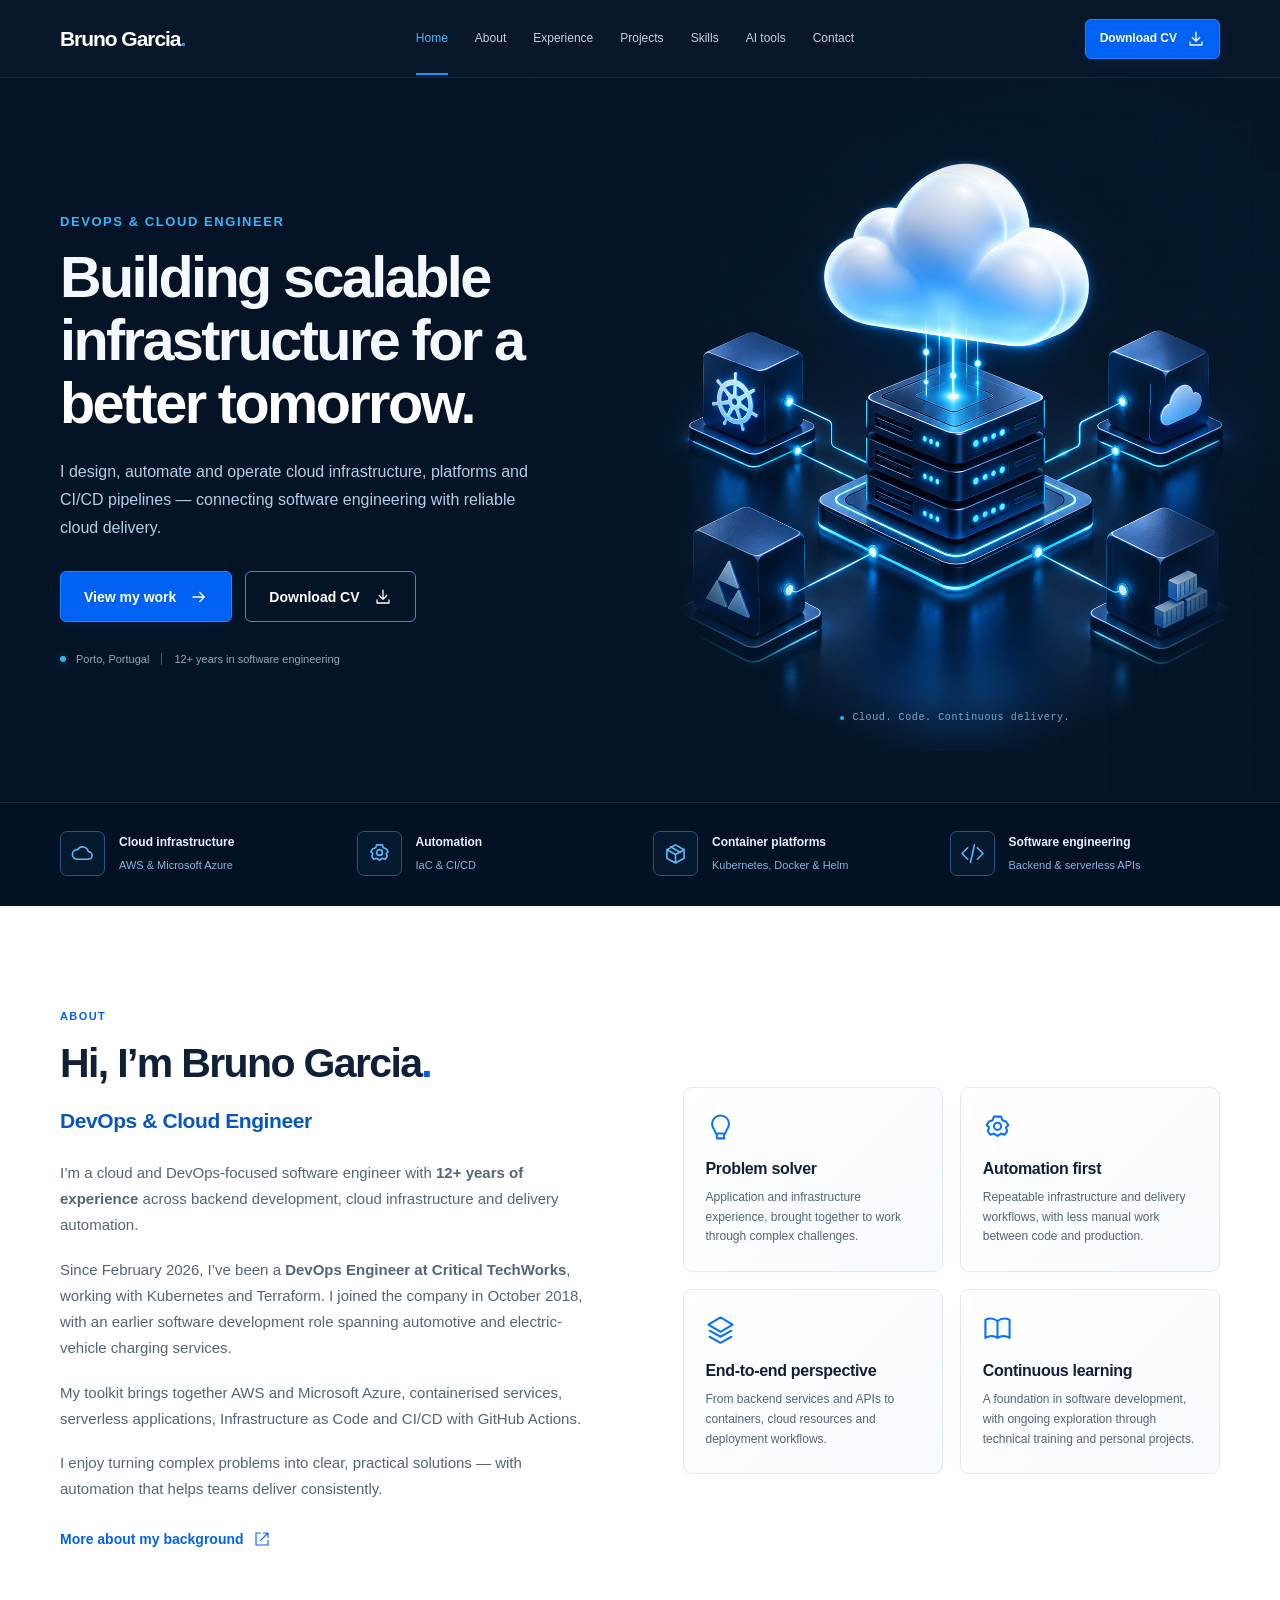
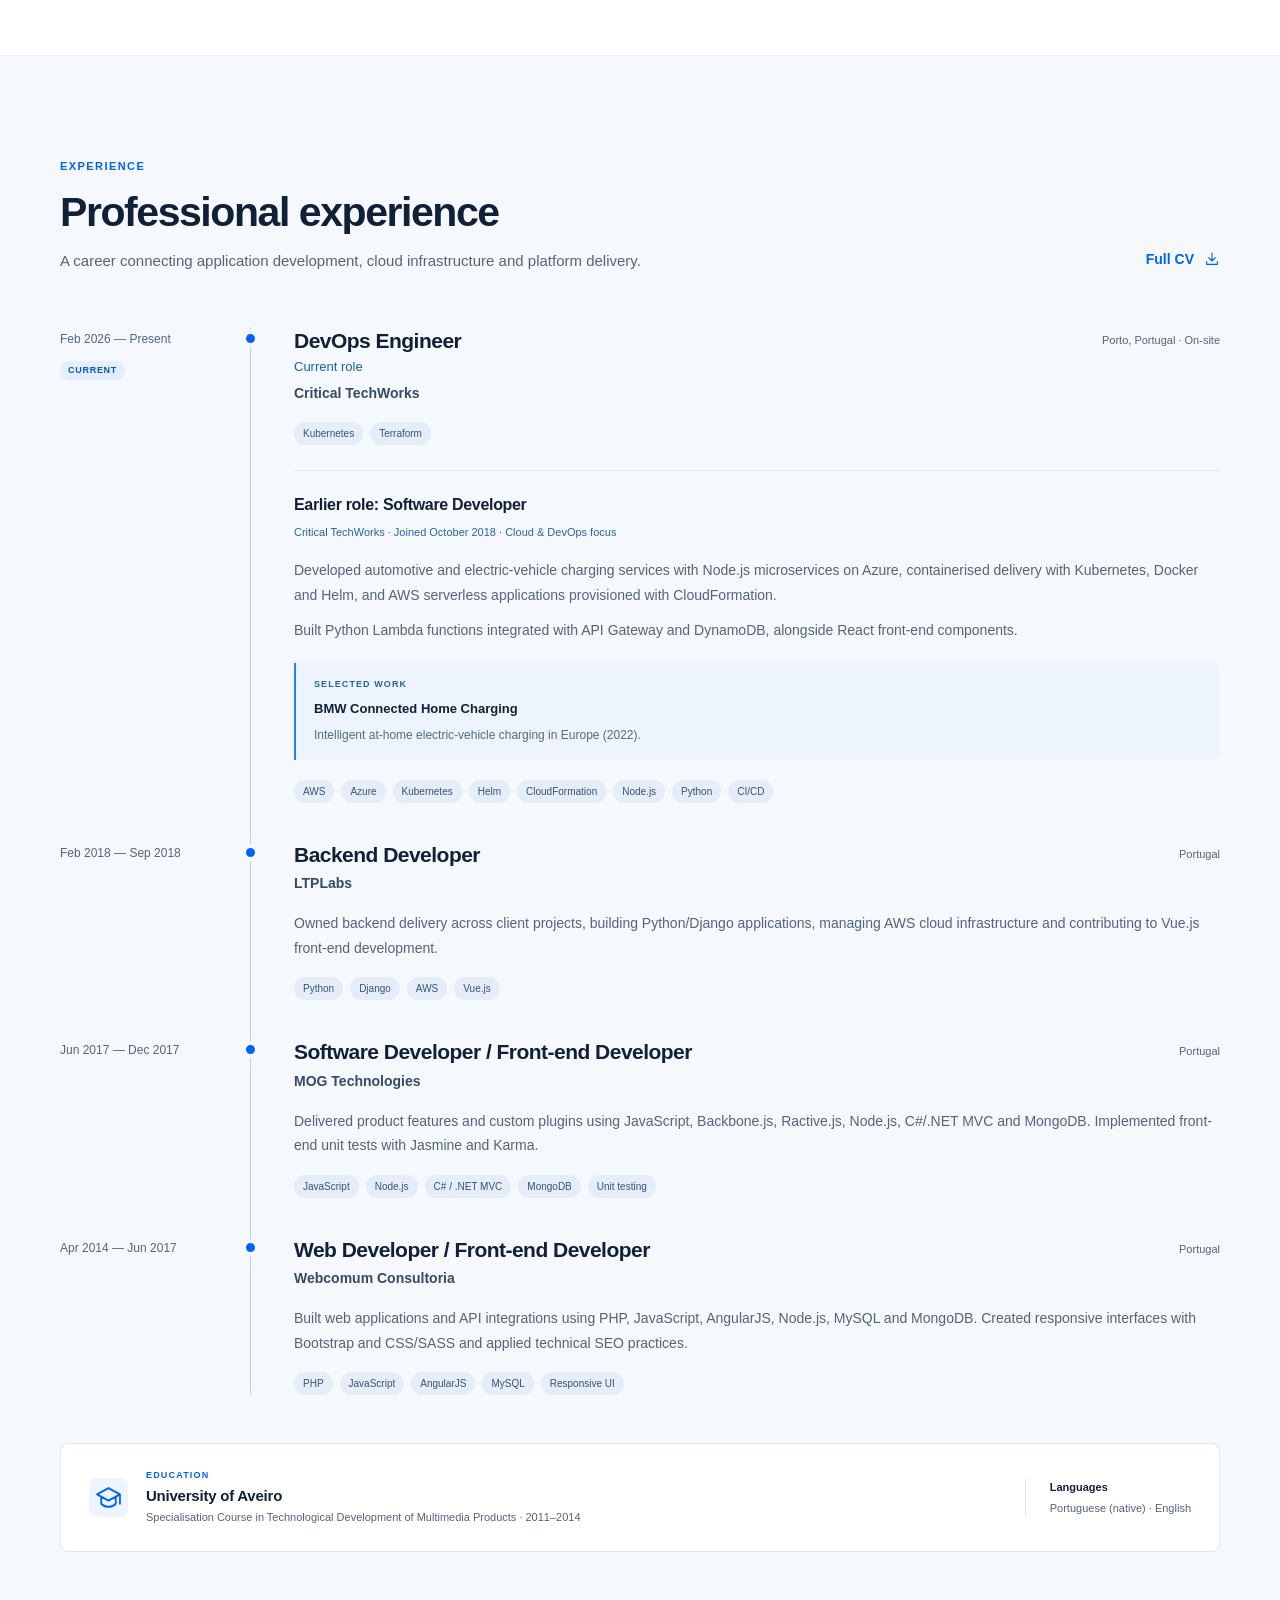
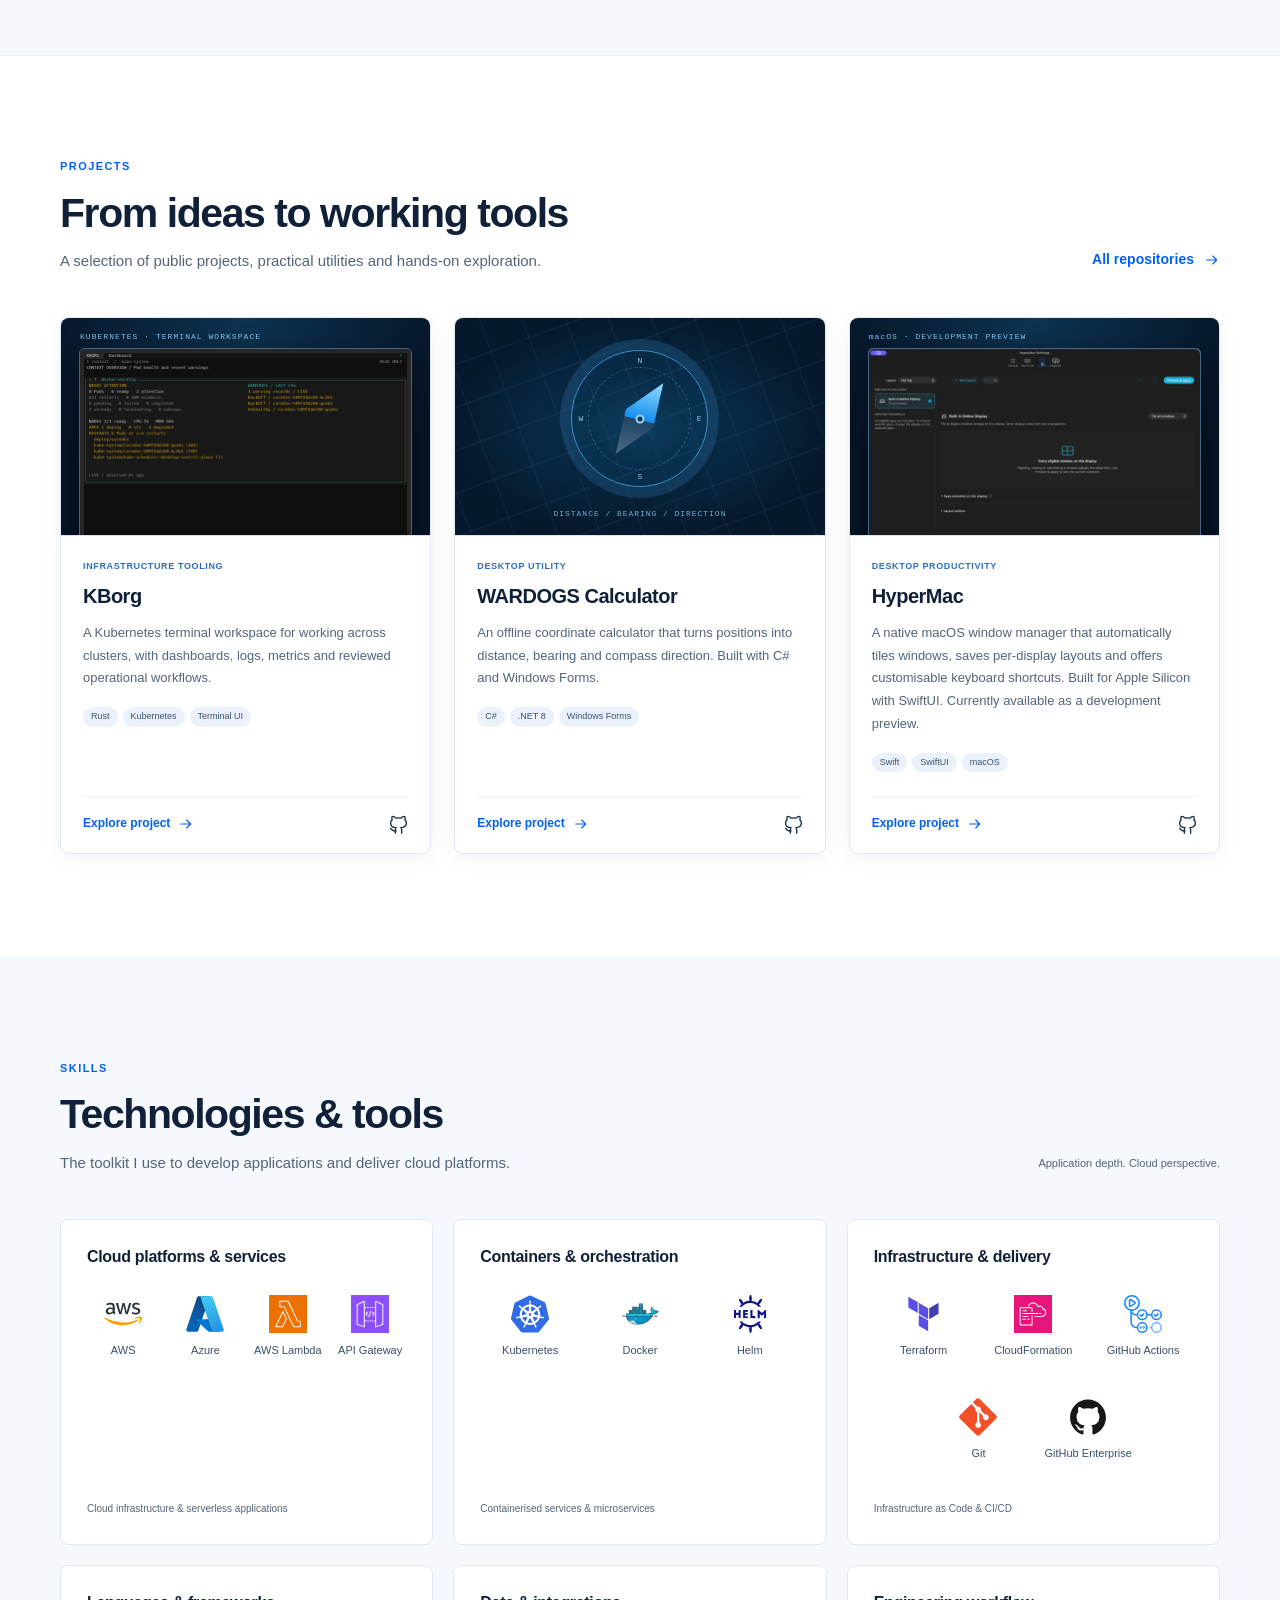
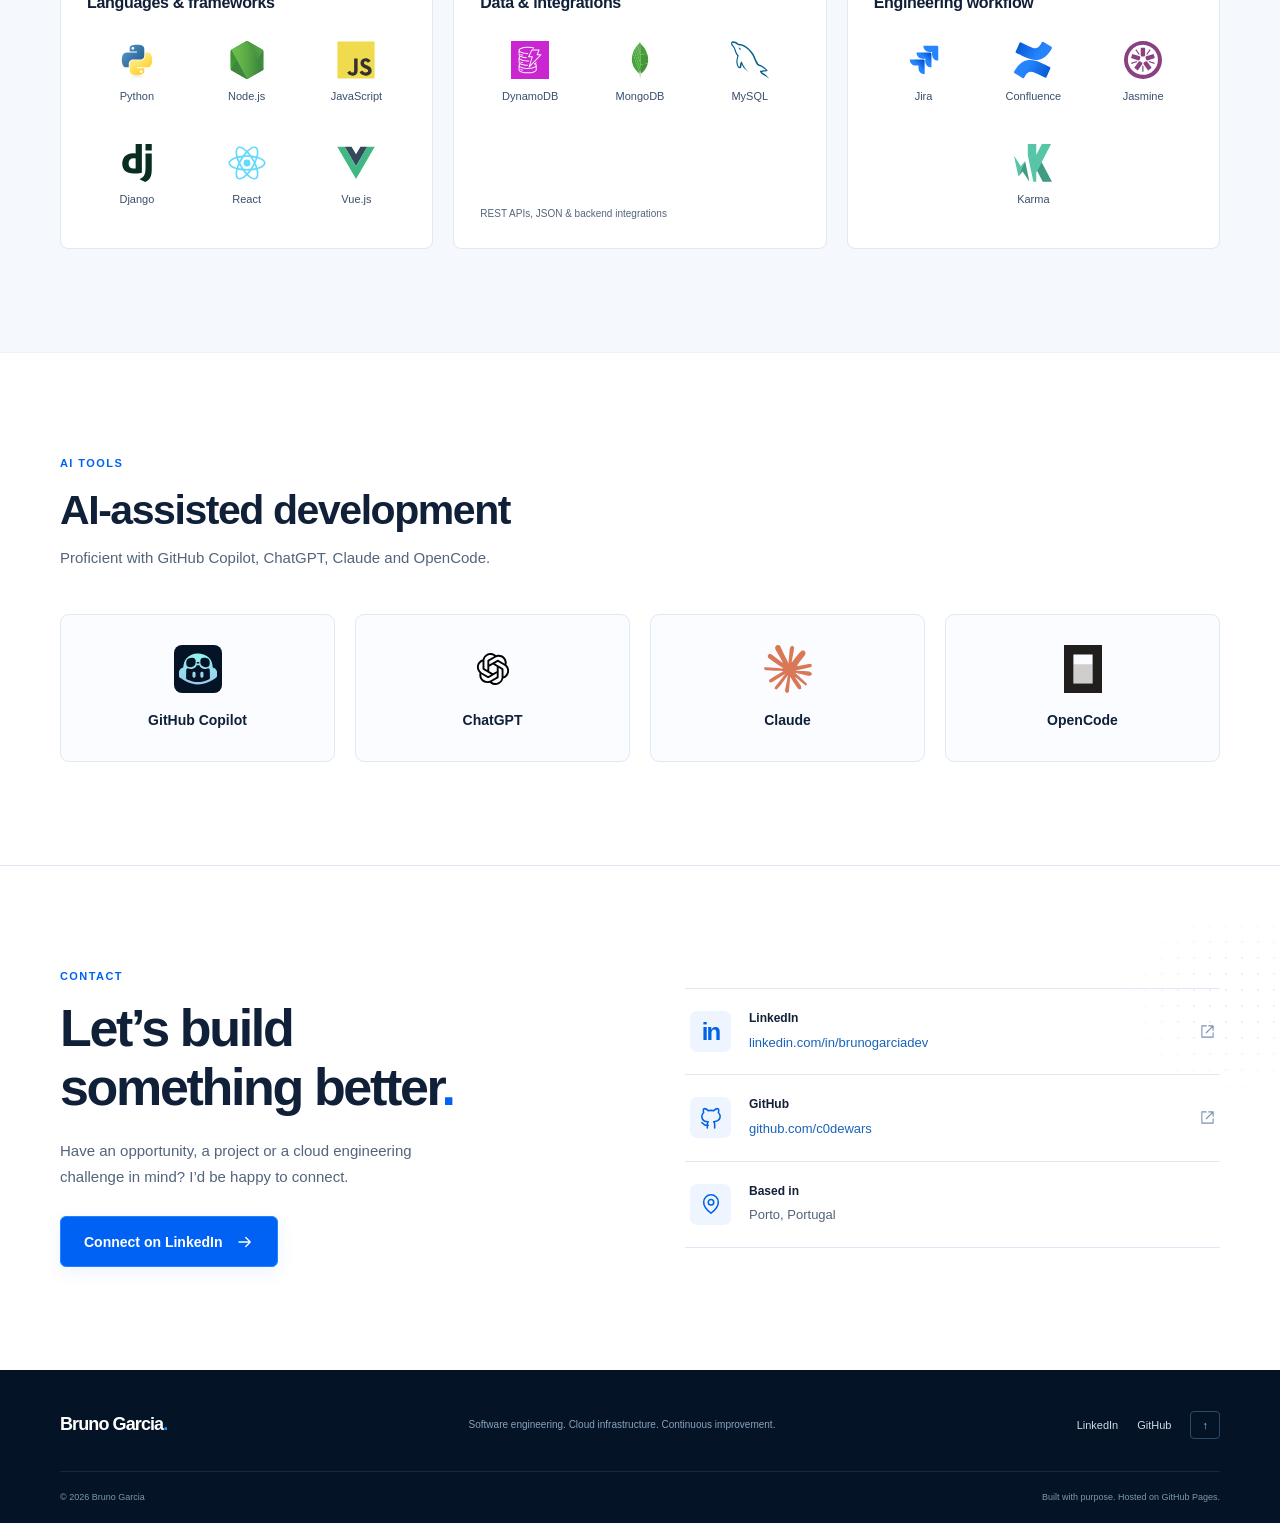
==== commit dbd764ad: "Feature HyperMac instead of Django REST project" ====
--- a/index.html
+++ b/index.html
@@ -14,7 +14,7 @@
   <meta property="og:image" content="https://c0dewars.github.io/assets/cloud-infrastructure.png">
   <meta name="twitter:card" content="summary_large_image">
   <link rel="icon" href="assets/favicon.svg" type="image/svg+xml">
-  <link rel="stylesheet" href="styles.css?v=ae362e2d08d2">
+  <link rel="stylesheet" href="styles.css?v=6ec187884827">
   <script src="script.js" defer></script>
   <script type="application/ld+json">
   {"@context":"https://schema.org","@type":"Person","name":"Bruno Garcia","jobTitle":"DevOps Engineer","url":"https://c0dewars.github.io/","sameAs":["https://github.com/c0dewars","https://www.linkedin.com/in/brunogarciadev/"],"address":{"@type":"PostalAddress","addressLocality":"Porto","addressCountry":"PT"}}
@@ -146,8 +146,8 @@
             <div class="project-body"><span class="project-category">Desktop utility</span><h3>WARDOGS Calculator</h3><p>An offline coordinate calculator that turns positions into distance, bearing and compass direction. Built with C# and Windows Forms.</p><ul class="tags" aria-label="Technologies"><li>C#</li><li>.NET 8</li><li>Windows Forms</li></ul><a class="project-link" href="https://github.com/c0dewars/Wardogs_calculator" target="_blank" rel="noopener noreferrer">Explore project <svg class="icon" aria-hidden="true" focusable="false"><use href="#i-arrow"/></svg><svg class="icon project-github" aria-hidden="true" focusable="false"><use href="#i-github"/></svg></a></div>
           </article>
           <article class="project-card">
-            <div class="project-image api-image" aria-hidden="true"><div class="api-terminal"><div class="terminal-top"><i></i><i></i><i></i><span>API / DEVELOPMENT</span></div><div class="terminal-line"><span class="terminal-prompt">&gt;</span> build<span class="terminal-soft"> backend</span></div><div class="terminal-line"><span class="terminal-prompt">&gt;</span> test<span class="terminal-soft"> with confidence</span></div><div class="terminal-line"><span class="terminal-prompt">&gt;</span> run<span class="terminal-soft"> in containers</span></div><div class="terminal-bottom">PYTHON <span>×</span> DJANGO <span>×</span> DOCKER</div></div></div>
-            <div class="project-body"><span class="project-category">Learning &amp; experimentation</span><h3>Django REST API</h3><p>A hands-on API project exploring Django REST Framework, test-driven development and containerised development with Docker Compose.</p><ul class="tags" aria-label="Technologies"><li>Python</li><li>Django REST</li><li>Docker</li><li>TDD</li></ul><a class="project-link" href="https://github.com/c0dewars/django-rest-api" target="_blank" rel="noopener noreferrer">Explore project <svg class="icon" aria-hidden="true" focusable="false"><use href="#i-arrow"/></svg><svg class="icon project-github" aria-hidden="true" focusable="false"><use href="#i-github"/></svg></a></div>
+            <a class="project-image hypermac-image" href="https://github.com/c0dewars/HyperMac" target="_blank" rel="noopener noreferrer" aria-label="Explore HyperMac on GitHub"><span class="image-label">macOS · DEVELOPMENT PREVIEW</span><img src="assets/hypermac-layouts.jpg" alt="HyperMac settings showing saved per-display window layouts" width="2720" height="2056" loading="lazy"></a>
+            <div class="project-body"><span class="project-category">Desktop productivity</span><h3>HyperMac</h3><p>A native macOS window manager that automatically tiles windows, saves per-display layouts and offers customisable keyboard shortcuts. Built for Apple Silicon with SwiftUI. Currently available as a development preview.</p><ul class="tags" aria-label="Technologies"><li>Swift</li><li>SwiftUI</li><li>macOS</li></ul><a class="project-link" href="https://github.com/c0dewars/HyperMac" target="_blank" rel="noopener noreferrer">Explore project <svg class="icon" aria-hidden="true" focusable="false"><use href="#i-arrow"/></svg><svg class="icon project-github" aria-hidden="true" focusable="false"><use href="#i-github"/></svg></a></div>
           </article>
         </div>
       </div>
--- a/styles.css
+++ b/styles.css
@@ -147,10 +147,10 @@
 .project-card { border: 1px solid var(--border); border-radius: 9px; overflow: hidden; display: flex; flex-direction: column; box-shadow: 0 5px 20px #203b6010; background: #fff; transition: transform .2s, box-shadow .2s; }
 .project-card:hover { transform: translateY(-5px); box-shadow: 0 14px 28px #203b6017; }
 .project-image { height: 218px; background: #071b31; overflow: hidden; position: relative; display: block; border-bottom: 1px solid #d7e3f0; }
-.kborg-image { padding: 30px 18px 0; background: radial-gradient(ellipse at 50% 0, #0d3452, #061527 80%); }
+.kborg-image, .hypermac-image { padding: 30px 18px 0; background: radial-gradient(ellipse at 50% 0, #0d3452, #061527 80%); }
 .image-label { position: absolute; top: 12px; left: 19px; color: #86c0ef; font-size: 8px; letter-spacing: .13em; font-family: ui-monospace, "SFMono-Regular", Consolas, monospace; }
-.kborg-image img { border: 1px solid #456487; border-radius: 5px 5px 0 0; width: 100%; height: auto; box-shadow: 0 10px 30px #0008; transition: transform .35s; }
-.kborg-image:hover img { transform: translateY(-5px); }
+.kborg-image img, .hypermac-image img { border: 1px solid #456487; border-radius: 5px 5px 0 0; width: 100%; height: auto; box-shadow: 0 10px 30px #0008; transition: transform .35s; }
+.kborg-image:hover img, .hypermac-image:hover img { transform: translateY(-5px); }
 .project-body { padding: 23px 22px 19px; display: flex; flex-direction: column; flex: 1; }
 .project-category { color: #2a6fbd; text-transform: uppercase; letter-spacing: .07em; font-size: 9px; font-weight: 700; margin-bottom: 9px; }
 .project-body h3 { font-size: 20px; line-height: 1.3; margin-bottom: 13px; letter-spacing: -.025em; }
@@ -173,17 +173,6 @@
 .compass-needle { position: absolute; inset: 25px 51px; background: linear-gradient(160deg, #a4e7ff, #158eee 51%, #204565 52%, #54738b); clip-path: polygon(50% 0, 100% 50%, 50% 100%, 0 50%); transform: rotate(34deg); }
 .compass-center { position: absolute; width: 9px; height: 9px; border: 2px solid #98d6fb; background: #0d3657; border-radius: 50%; left: 50%; top: 50%; transform: translate(-50%, -50%); }
 .compass-label { color: #85a8c5; font-size: 8px; letter-spacing: .12em; position: absolute; bottom: 15px; font-family: ui-monospace, "SFMono-Regular", Consolas, monospace; }
-.api-image { display: grid; align-items: center; padding: 24px; background: radial-gradient(ellipse at 80% 10%, #123859, #061527 78%); }
-.api-terminal { border: 1px solid #32618b; border-radius: 6px; background: #031222d9; transform: perspective(1000px) rotateY(-7deg) rotateX(2deg); box-shadow: 0 12px 25px #0005; padding-bottom: 9px; }
-.terminal-top { display: flex; gap: 4px; align-items: center; padding: 10px 12px; border-bottom: 1px solid #213d57; margin-bottom: 13px; }
-.terminal-top i { width: 4px; height: 4px; background: #53718f; border-radius: 50%; }
-.terminal-top i:first-child { background: #53baff; }
-.terminal-top span { font-size: 6px; letter-spacing: .1em; font-family: ui-monospace, "SFMono-Regular", Consolas, monospace; color: #6f95b3; margin-left: auto; }
-.terminal-line { color: #d0e6f9; font-size: 9px; padding: 4px 12px; font-family: ui-monospace, "SFMono-Regular", Consolas, monospace; white-space: nowrap; }
-.terminal-prompt { color: #46b5ff; margin-right: 6px; }
-.terminal-soft { color: #7a9ab4; }
-.terminal-bottom { padding: 12px 12px 4px; color: #62b7ef; font-size: 7px; letter-spacing: .08em; font-family: ui-monospace, "SFMono-Regular", Consolas, monospace; }
-.terminal-bottom span { color: #385f80; margin-inline: 4px; }
 
 /* Skills */
 .quiet-label { color: var(--muted); font-size: 11px; white-space: nowrap; padding-bottom: 3px; }
@@ -260,8 +249,6 @@
   .project-grid { gap: 18px; }
   .project-image { height: 190px; }
   .project-body { padding: 21px 18px 18px; }
-  .api-image { padding: 19px; }
-  .terminal-line { font-size: 8px; }
   .contact-grid { gap: 60px; }
   .education-strip { gap: 14px; padding-inline: 23px; }
   .language-note { padding-left: 16px; }
@@ -315,11 +302,6 @@
   .compass { width: 112px; height: 112px; }
   .compass-needle { inset: 22px 42px; }
   .compass-label { font-size: 6px; }
-  .api-image { padding: 12px; }
-  .terminal-line { font-size: 7px; padding-inline: 9px; }
-  .terminal-bottom { font-size: 5.5px; padding-inline: 9px; }
-  .terminal-top { padding: 8px 9px; }
-  .terminal-top span { font-size: 5px; }
   .skills-grid { grid-template-columns: repeat(2, 1fr); gap: 15px; }
   .skill-card { padding: 22px 19px; }
   .skill-card h3 { font-size: 14px; }
@@ -407,7 +389,7 @@
   .language-note strong, .language-note span { font-size: 10px; }
   .project-grid { grid-template-columns: 1fr; gap: 25px; max-width: 520px; margin-inline: auto; }
   .project-image { height: 233px; }
-  .kborg-image { padding: 34px 22px 0; }
+  .kborg-image, .hypermac-image { padding: 34px 22px 0; }
   .image-label { top: 13px; left: 23px; font-size: 8px; }
   .project-body { padding: 25px; }
   .project-category { font-size: 9px; }
@@ -419,13 +401,6 @@
   .compass { width: 144px; height: 144px; }
   .compass-needle { inset: 27px 55px; }
   .compass-label { font-size: 8px; bottom: 18px; }
-  .api-image { padding: 30px; }
-  .api-terminal { max-width: 320px; width: 100%; justify-self: center; }
-  .terminal-top { padding: 11px 14px; }
-  .terminal-top span { font-size: 7px; }
-  .terminal-top i { width: 5px; height: 5px; }
-  .terminal-line { font-size: 10px; padding: 5px 14px; }
-  .terminal-bottom { font-size: 8px; padding-inline: 14px; padding-block: 13px 5px; }
   .skills-grid { grid-template-columns: 1fr; gap: 17px; }
   .skill-card { padding: 25px; }
   .skill-card h3 { font-size: 16px; line-height: 1.4; margin-bottom: 25px; }
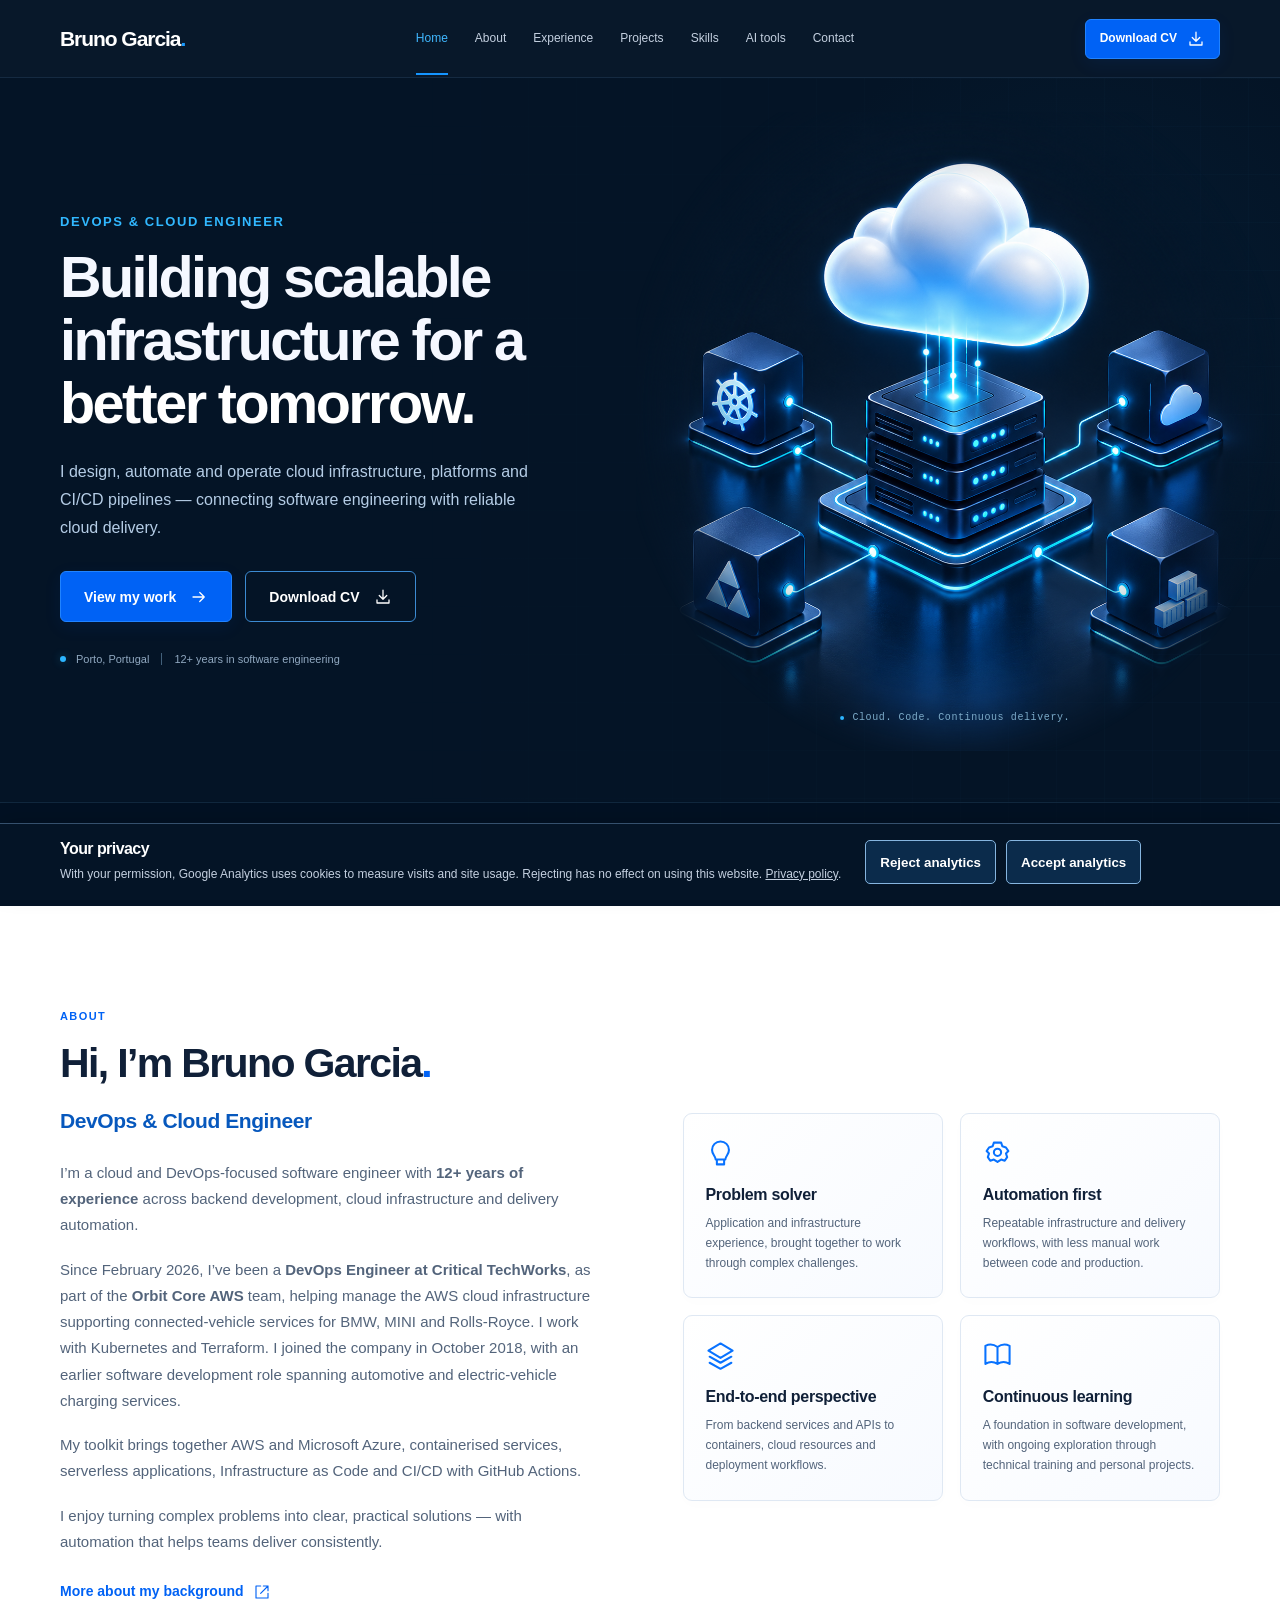
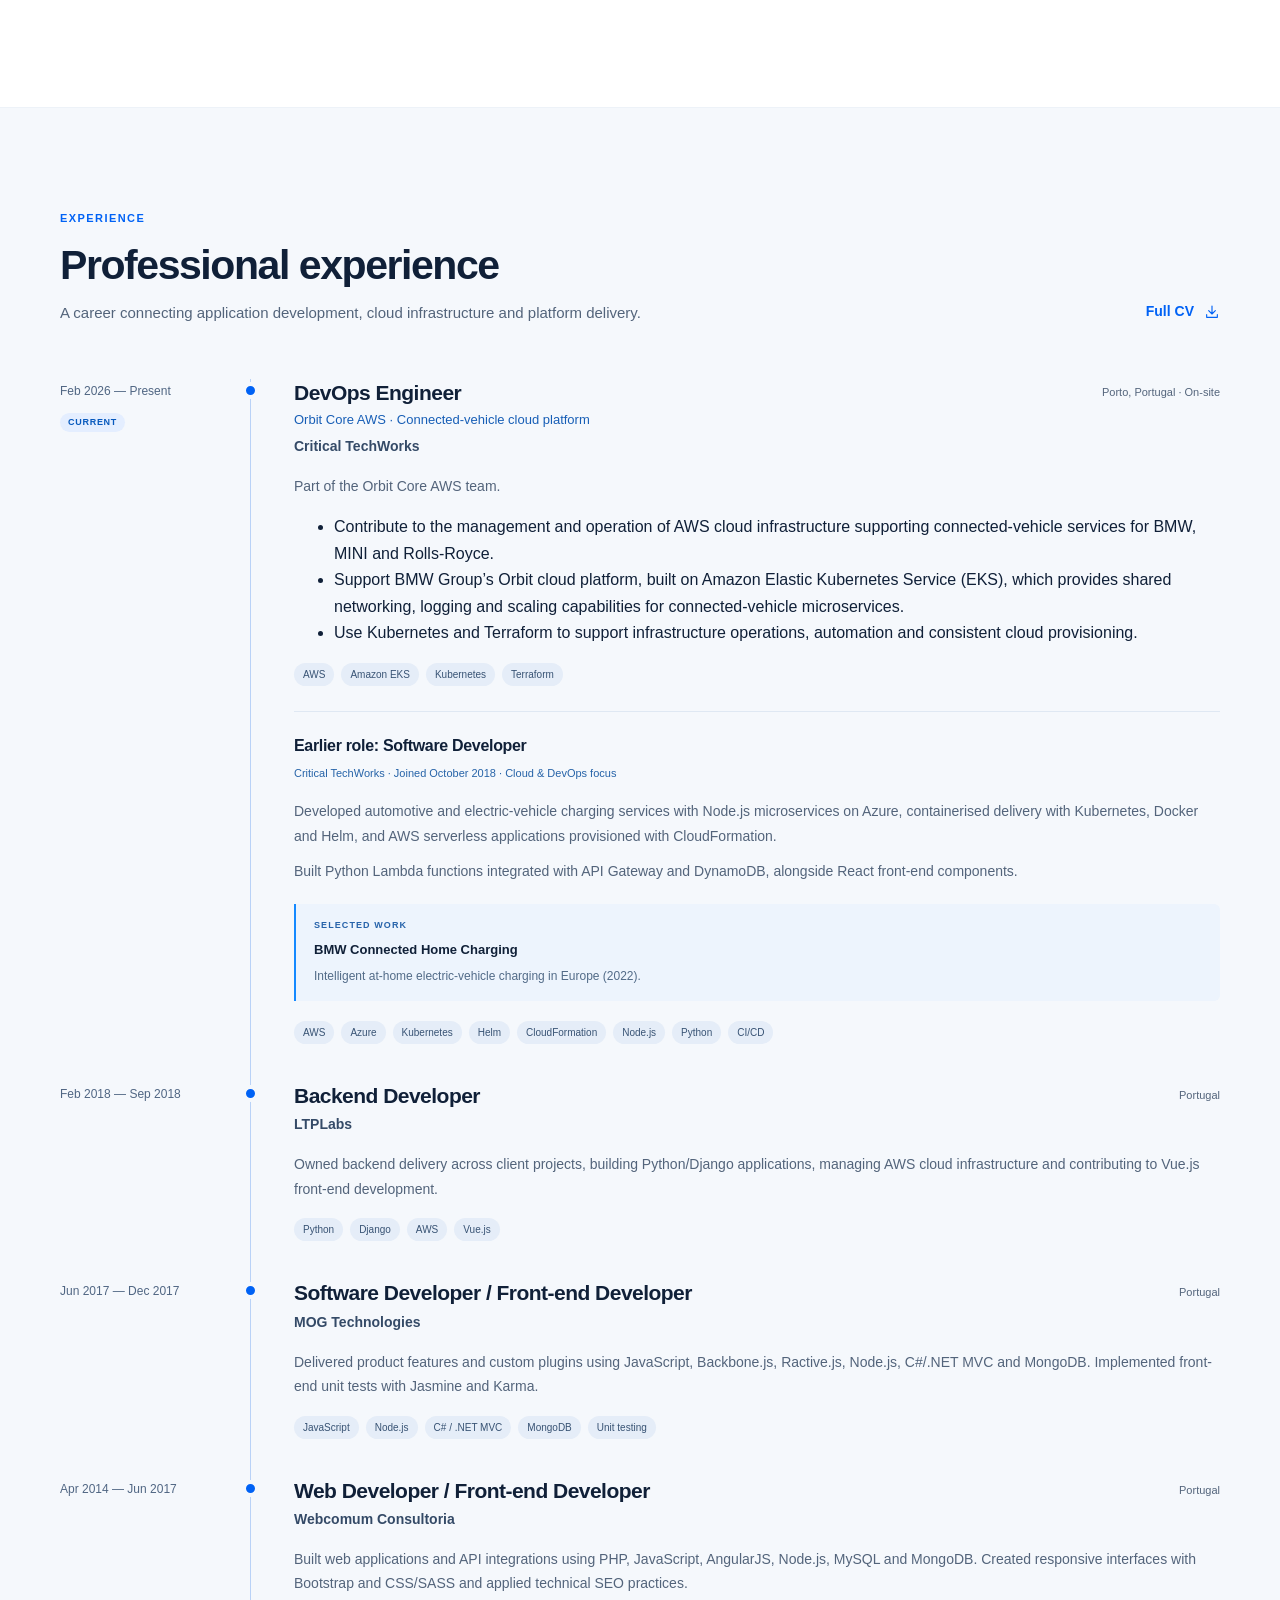
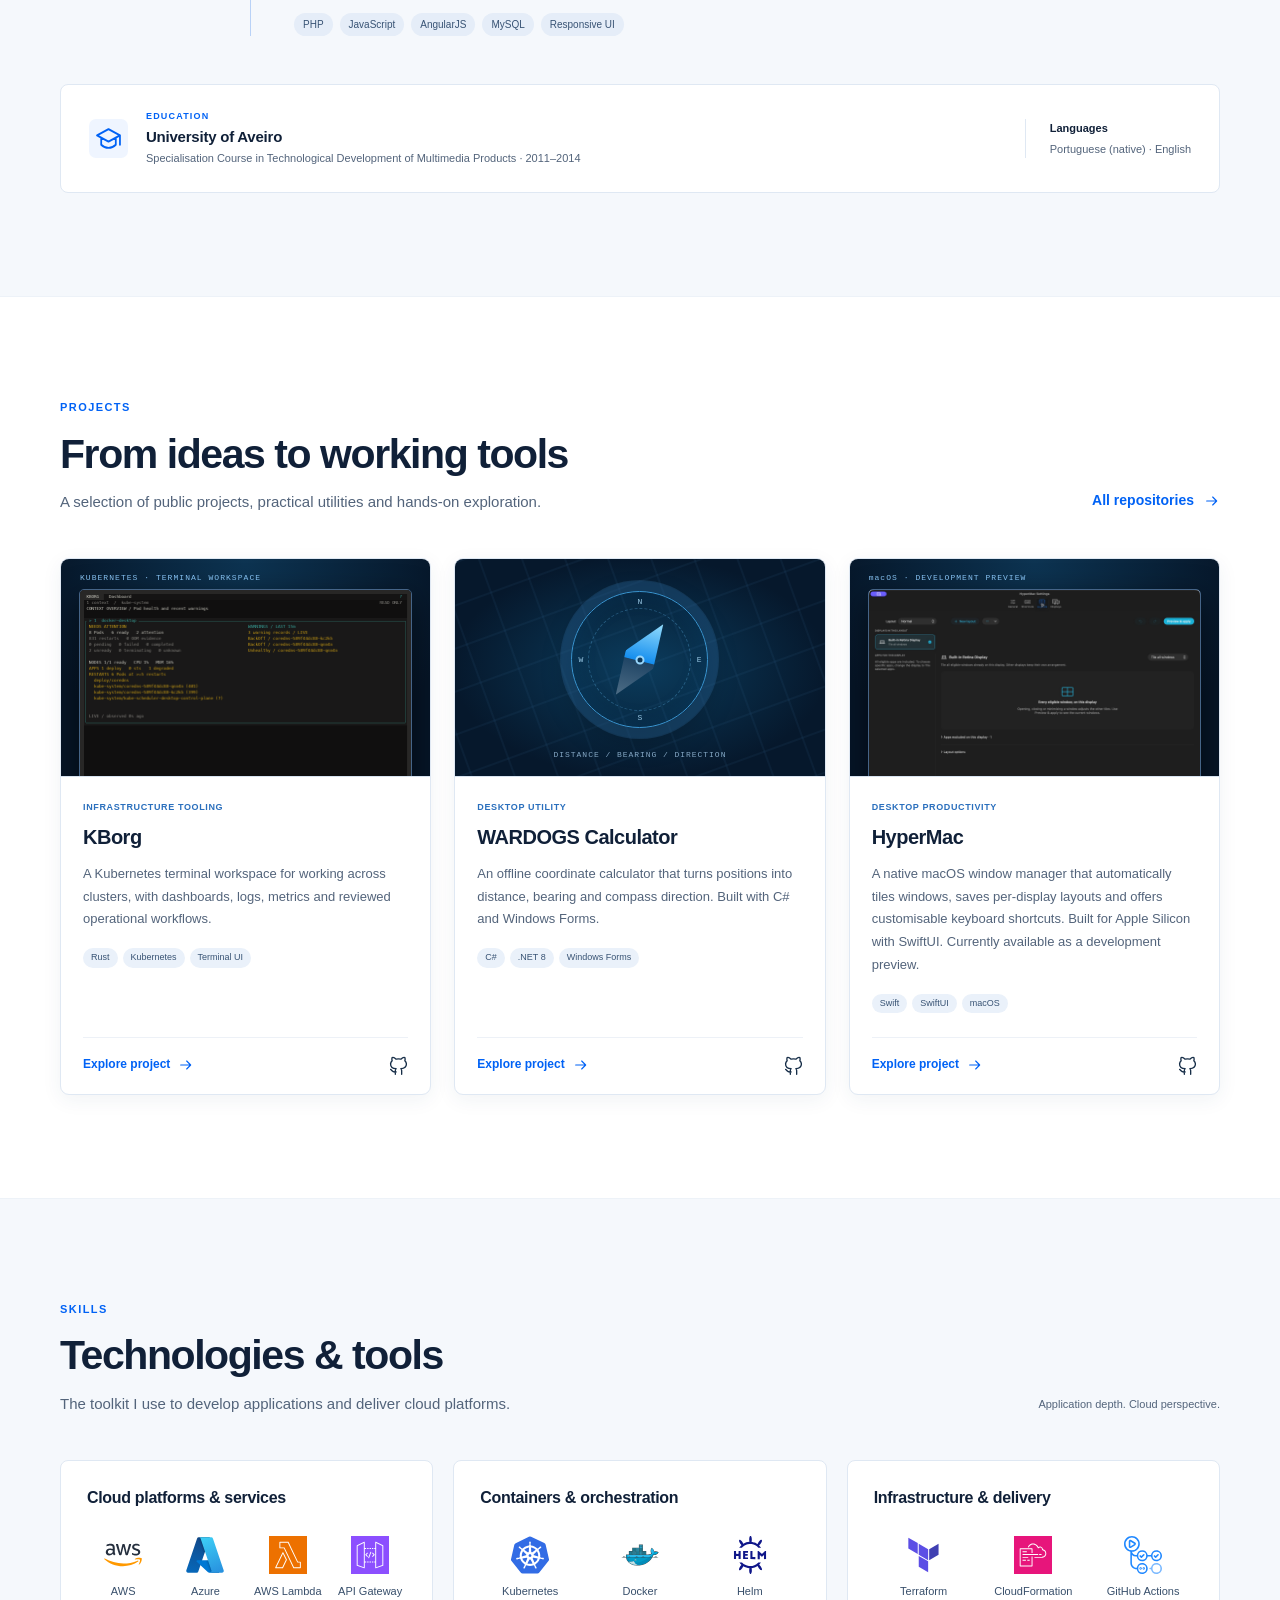
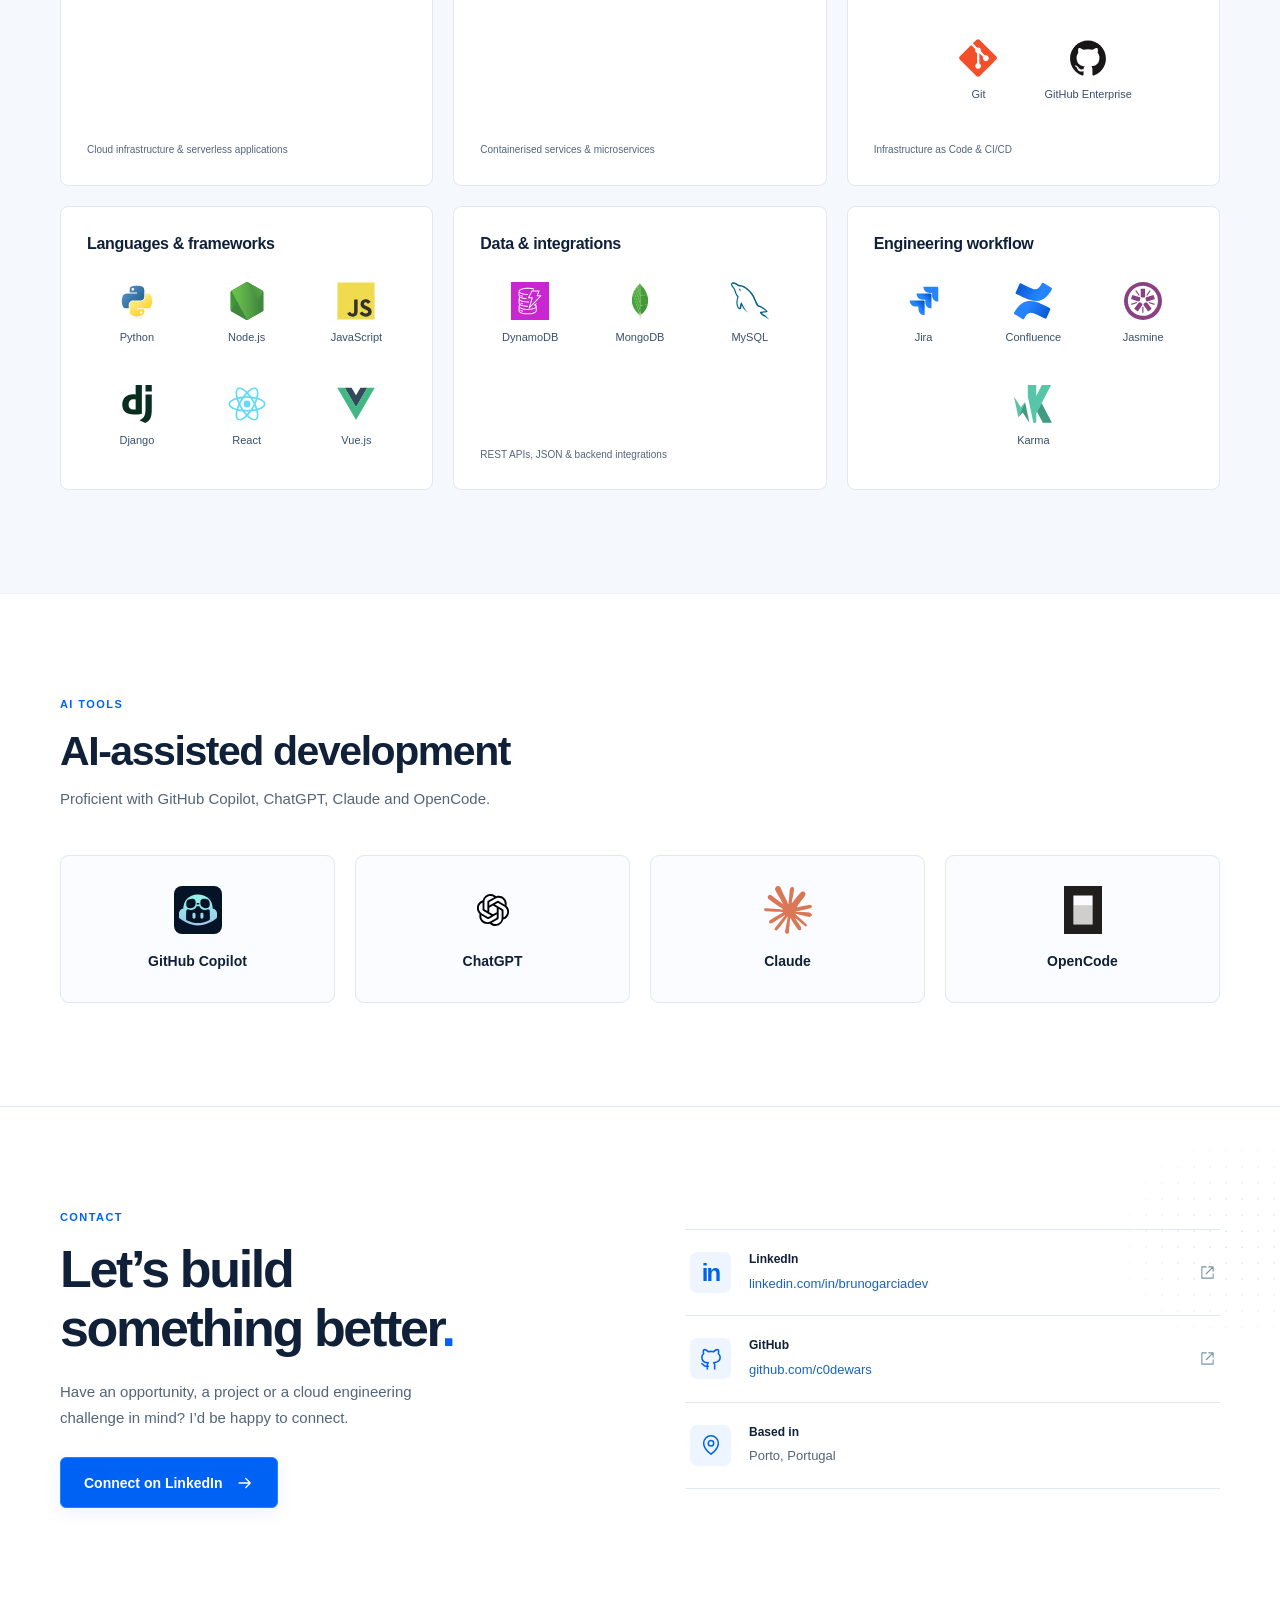
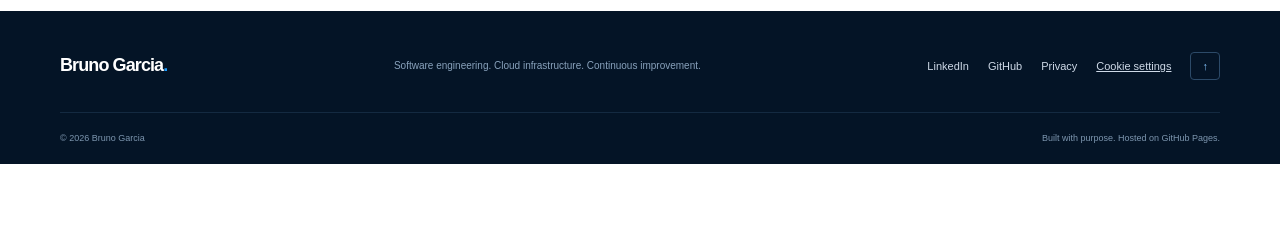
==== commit 7600d3d9: "Add consent-gated GA4, privacy policy and Orbit role description" ====
--- a/index.html
+++ b/index.html
@@ -14,8 +14,9 @@
   <meta property="og:image" content="https://c0dewars.github.io/assets/cloud-infrastructure.png">
   <meta name="twitter:card" content="summary_large_image">
   <link rel="icon" href="assets/favicon.svg" type="image/svg+xml">
-  <link rel="stylesheet" href="styles.css?v=6ec187884827">
+  <link rel="stylesheet" href="styles.css?v=analytics-1">
   <script src="script.js" defer></script>
+  <script src="analytics.js?v=1" defer></script>
   <script type="application/ld+json">
   {"@context":"https://schema.org","@type":"Person","name":"Bruno Garcia","jobTitle":"DevOps Engineer","url":"https://c0dewars.github.io/","sameAs":["https://github.com/c0dewars","https://www.linkedin.com/in/brunogarciadev/"],"address":{"@type":"PostalAddress","addressLocality":"Porto","addressCountry":"PT"}}
   </script>
@@ -53,7 +54,7 @@
         <a class="nav-link" href="#ai-tools">AI tools</a>
         <a class="nav-link" href="#contact">Contact</a>
       </nav>
-      <a class="button button-small header-cv" href="assets/Bruno_Garcia_DevOps_Cloud_ATS_CV.pdf?v=c7f1546367ef" download>Download CV <svg class="icon" aria-hidden="true" focusable="false"><use href="#i-download"/></svg></a>
+      <a class="button button-small header-cv" href="assets/Bruno_Garcia_DevOps_Cloud_ATS_CV.pdf?v=3a867542dd1a" download>Download CV <svg class="icon" aria-hidden="true" focusable="false"><use href="#i-download"/></svg></a>
     </div>
   </header>
 
@@ -67,7 +68,7 @@
           <p class="hero-description">I design, automate and operate cloud infrastructure, platforms and CI/CD pipelines — connecting software engineering with reliable cloud delivery.</p>
           <div class="hero-actions">
             <a class="button" href="#projects">View my work <svg class="icon" aria-hidden="true" focusable="false"><use href="#i-arrow"/></svg></a>
-            <a class="button button-outline" href="assets/Bruno_Garcia_DevOps_Cloud_ATS_CV.pdf?v=c7f1546367ef" download>Download CV <svg class="icon" aria-hidden="true" focusable="false"><use href="#i-download"/></svg></a>
+            <a class="button button-outline" href="assets/Bruno_Garcia_DevOps_Cloud_ATS_CV.pdf?v=3a867542dd1a" download>Download CV <svg class="icon" aria-hidden="true" focusable="false"><use href="#i-download"/></svg></a>
           </div>
           <div class="hero-meta"><span class="status-dot"></span>Porto, Portugal <span class="meta-divider"></span>12+ years in software engineering</div>
         </div>
@@ -93,7 +94,7 @@
           <h2 id="about-title">Hi, I’m Bruno Garcia<span class="heading-dot">.</span></h2>
           <p class="section-lead blue-text">DevOps &amp; Cloud Engineer</p>
           <p>I’m a cloud and DevOps-focused software engineer with <strong>12+ years of experience</strong> across backend development, cloud infrastructure and delivery automation.</p>
-          <p>Since February 2026, I’ve been a <strong>DevOps Engineer at Critical TechWorks</strong>, working with Kubernetes and Terraform. I joined the company in October 2018, with an earlier software development role spanning automotive and electric-vehicle charging services.</p>
+          <p>Since February 2026, I’ve been a <strong>DevOps Engineer at Critical TechWorks</strong>, as part of the <strong>Orbit Core AWS</strong> team, helping manage the AWS cloud infrastructure supporting connected-vehicle services for BMW, MINI and Rolls-Royce. I work with Kubernetes and Terraform. I joined the company in October 2018, with an earlier software development role spanning automotive and electric-vehicle charging services.</p>
           <p>My toolkit brings together AWS and Microsoft Azure, containerised services, serverless applications, Infrastructure as Code and CI/CD with GitHub Actions.</p>
           <p>I enjoy turning complex problems into clear, practical solutions — with automation that helps teams deliver consistently.</p>
           <a class="text-link" href="https://www.linkedin.com/in/brunogarciadev/" target="_blank" rel="noopener noreferrer">More about my background <svg class="icon" aria-hidden="true" focusable="false"><use href="#i-external"/></svg></a>
@@ -109,13 +110,19 @@
 
     <section id="experience" class="section section-tinted" aria-labelledby="experience-title">
       <div class="container">
-        <div class="section-heading"><div><p class="eyebrow">Experience</p><h2 id="experience-title">Professional experience</h2><p class="section-description">A career connecting application development, cloud infrastructure and platform delivery.</p></div><a class="text-link" href="assets/Bruno_Garcia_DevOps_Cloud_ATS_CV.pdf?v=c7f1546367ef" download>Full CV <svg class="icon" aria-hidden="true" focusable="false"><use href="#i-download"/></svg></a></div>
+        <div class="section-heading"><div><p class="eyebrow">Experience</p><h2 id="experience-title">Professional experience</h2><p class="section-description">A career connecting application development, cloud infrastructure and platform delivery.</p></div><a class="text-link" href="assets/Bruno_Garcia_DevOps_Cloud_ATS_CV.pdf?v=3a867542dd1a" download>Full CV <svg class="icon" aria-hidden="true" focusable="false"><use href="#i-download"/></svg></a></div>
         <div class="timeline">
           <article class="timeline-item">
             <div class="timeline-date"><span>Feb 2026 — Present</span><span class="current-label">Current</span></div>
             <div class="timeline-content">
-              <div class="role-heading"><div><h3>DevOps Engineer</h3><p class="role-focus">Current role</p><p class="company">Critical TechWorks</p></div><span class="role-location">Porto, Portugal · On-site</span></div>
-              <ul class="tags" aria-label="Current role technologies"><li>Kubernetes</li><li>Terraform</li></ul>
+              <div class="role-heading"><div><h3>DevOps Engineer</h3><p class="role-focus">Orbit Core AWS · Connected-vehicle cloud platform</p><p class="company">Critical TechWorks</p></div><span class="role-location">Porto, Portugal · On-site</span></div>
+              <p>Part of the Orbit Core AWS team.</p>
+              <ul>
+                <li>Contribute to the management and operation of AWS cloud infrastructure supporting connected-vehicle services for BMW, MINI and Rolls-Royce.</li>
+                <li>Support BMW Group’s Orbit cloud platform, built on Amazon Elastic Kubernetes Service (EKS), which provides shared networking, logging and scaling capabilities for connected-vehicle microservices.</li>
+                <li>Use Kubernetes and Terraform to support infrastructure operations, automation and consistent cloud provisioning.</li>
+              </ul>
+              <ul class="tags" aria-label="Current role technologies"><li>AWS</li><li>Amazon EKS</li><li>Kubernetes</li><li>Terraform</li></ul>
               <div class="earlier-role">
                 <h4>Earlier role: Software Developer</h4><p class="earlier-role-meta">Critical TechWorks · Joined October 2018 · Cloud &amp; DevOps focus</p>
                 <p>Developed automotive and electric-vehicle charging services with Node.js microservices on Azure, containerised delivery with Kubernetes, Docker and Helm, and AWS serverless applications provisioned with CloudFormation.</p>
@@ -244,6 +251,10 @@
     </section>
   </main>
 
-  <footer class="site-footer"><div class="container footer-inner"><a class="brand" href="#home">Bruno Garcia<span class="brand-dot">.</span></a><p>Software engineering. Cloud infrastructure. Continuous improvement.</p><div class="footer-links"><a href="https://www.linkedin.com/in/brunogarciadev/" target="_blank" rel="noopener noreferrer">LinkedIn</a><a href="https://github.com/c0dewars" target="_blank" rel="noopener noreferrer">GitHub</a><a href="#home" aria-label="Back to top">↑</a></div></div><div class="container footer-bottom"><span>© <span id="year">2026</span> Bruno Garcia</span><span>Built with purpose. Hosted on GitHub Pages.</span></div></footer>
+  <footer class="site-footer"><div class="container footer-inner"><a class="brand" href="#home">Bruno Garcia<span class="brand-dot">.</span></a><p>Software engineering. Cloud infrastructure. Continuous improvement.</p><div class="footer-links"><a href="https://www.linkedin.com/in/brunogarciadev/" target="_blank" rel="noopener noreferrer">LinkedIn</a><a href="https://github.com/c0dewars" target="_blank" rel="noopener noreferrer">GitHub</a><a href="privacy.html">Privacy</a><button class="privacy-settings" data-analytics-settings hidden>Cookie settings</button><a href="#home" aria-label="Back to top">↑</a></div></div><div class="container footer-bottom"><span>© <span id="year">2026</span> Bruno Garcia</span><span>Built with purpose. Hosted on GitHub Pages.</span></div></footer>
+  <section id="analytics-notice" class="analytics-notice" aria-labelledby="analytics-title" hidden>
+    <div><h2 id="analytics-title">Your privacy</h2><p>With your permission, Google Analytics uses cookies to measure visits and site usage. Rejecting has no effect on using this website. <a href="privacy.html">Privacy policy</a>.</p></div>
+    <div class="analytics-actions"><button type="button" data-reject>Reject analytics</button><button type="button" data-accept>Accept analytics</button></div>
+  </section>
 </body>
 </html>
--- a/styles.css
+++ b/styles.css
@@ -471,3 +471,22 @@
   .skills-grid { grid-template-columns: 1fr 1fr; }
   .contact-details { margin-top: 20px; }
 }
+
+/* Privacy controls reuse the portfolio palette without covering content. */
+[hidden] { display: none !important; }
+.privacy-settings { border: 0; background: transparent; color: inherit; font: inherit; padding: 0; text-decoration: underline; }
+.analytics-notice { position: sticky; bottom: 0; z-index: 40; padding: 16px max(20px, calc((100% - 1160px) / 2)); display: flex; gap: 24px; align-items: center; background: var(--navy); color: #fff; border-top: 1px solid #35506d; box-shadow: 0 -4px 18px #0002; }
+.analytics-notice h2 { font-size: 16px; margin-bottom: 6px; }
+.analytics-notice p { font-size: 12px; line-height: 1.6; margin: 0; color: #c4d0e0; }
+.analytics-notice a, .privacy-content a { text-decoration: underline; }
+.analytics-actions { display: flex; gap: 10px; flex: none; }
+.analytics-actions button { padding: 10px 14px; min-height: 44px; border: 1px solid #86b5df; border-radius: 5px; background: #0b2b4b; color: #fff; font-weight: 600; }
+.analytics-actions button:hover { background: #17476f; }
+.privacy-content { max-width: 800px; padding-block: 64px; }
+.privacy-content h2 { font-size: 24px; margin-top: 32px; }
+.privacy-content p, .privacy-content li { color: var(--muted); }
+@media (max-width: 700px) {
+  .analytics-notice { flex-direction: column; align-items: stretch; gap: 12px; }
+  .analytics-actions button { flex: 1; }
+  .footer-links { flex-wrap: wrap; }
+}
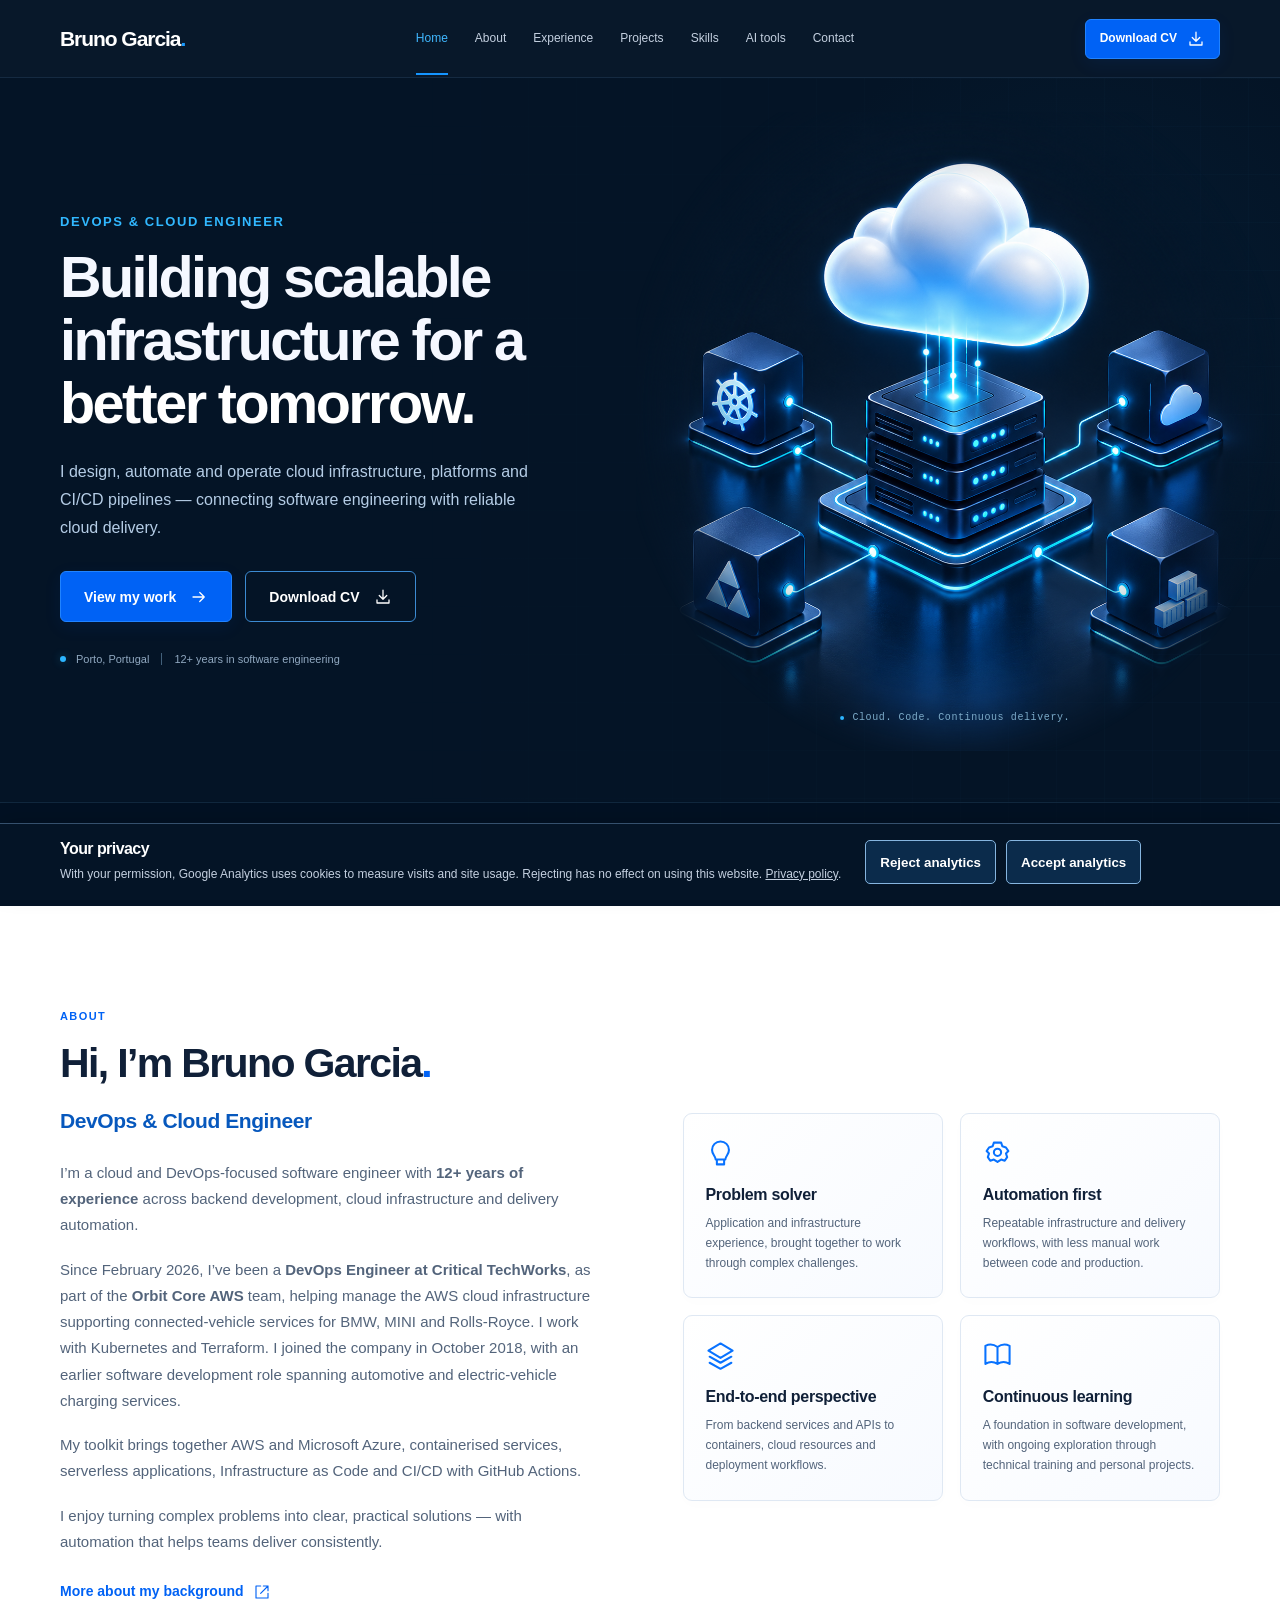
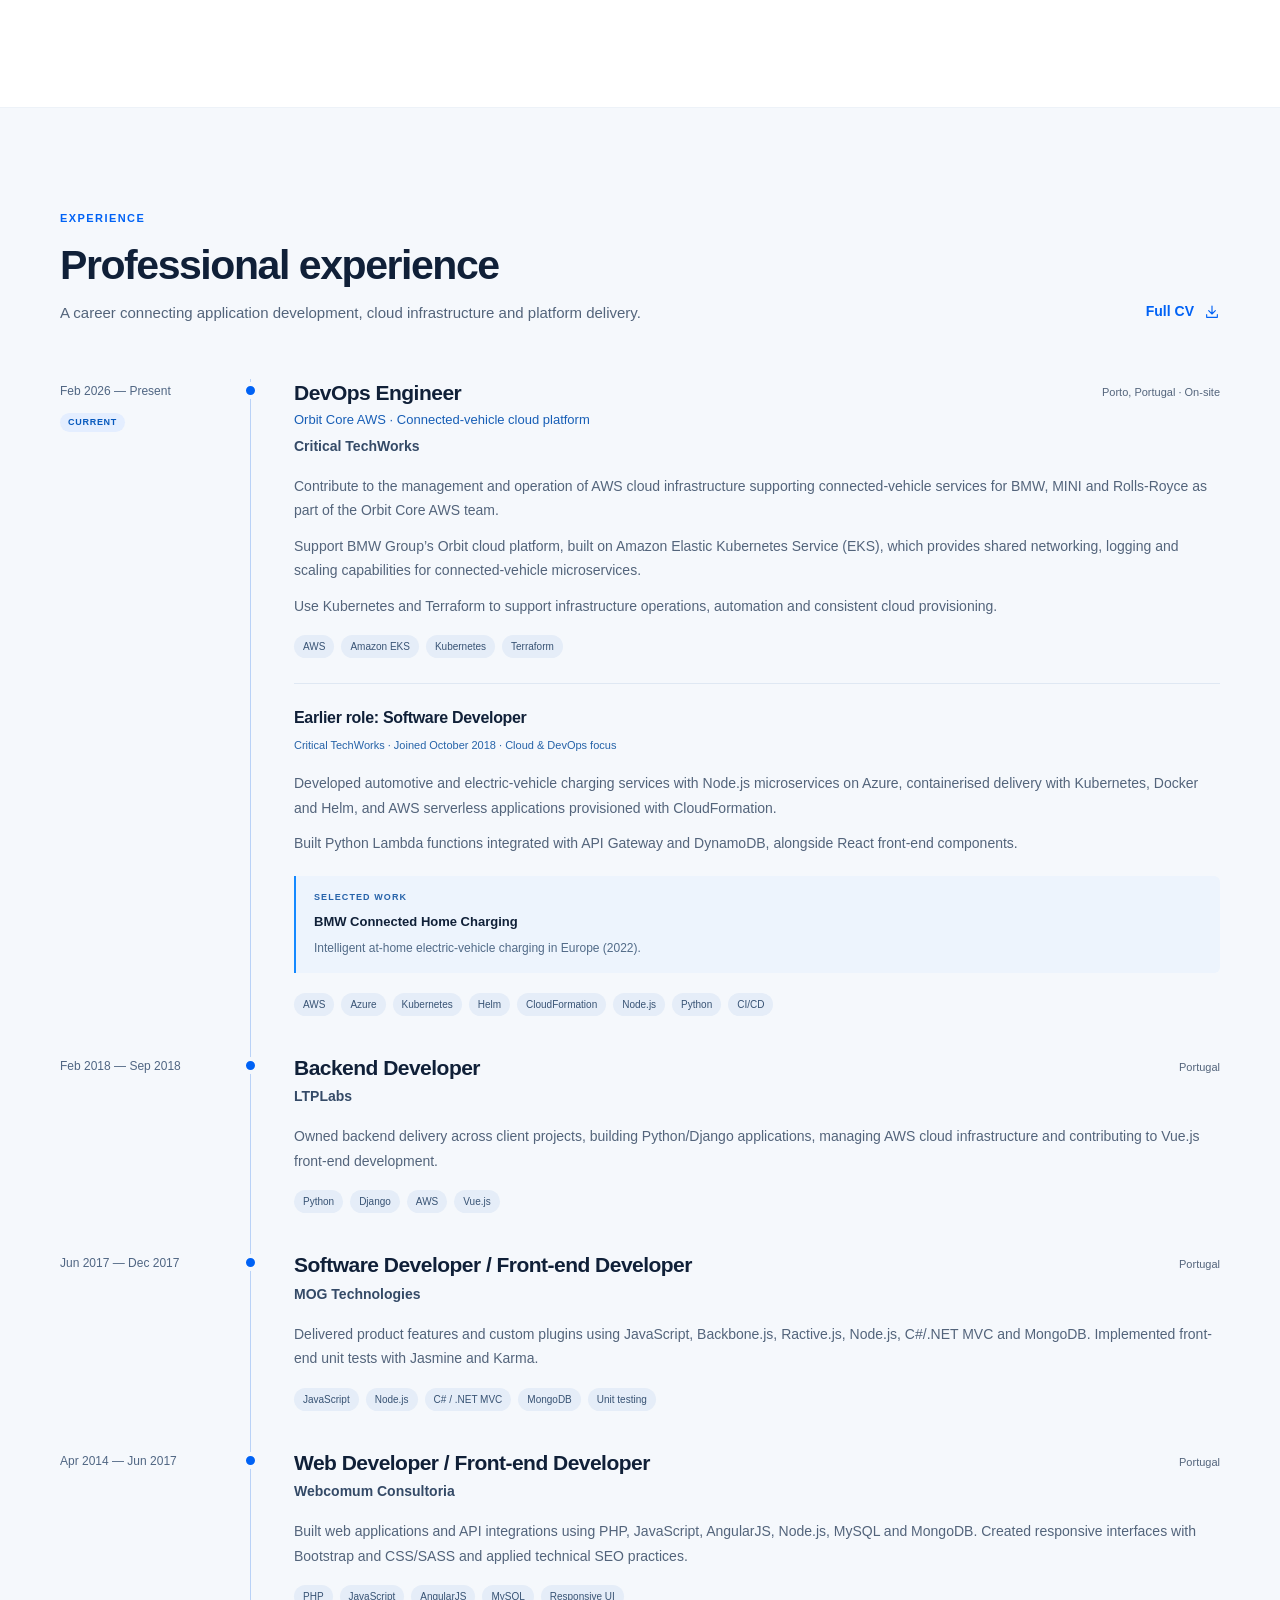
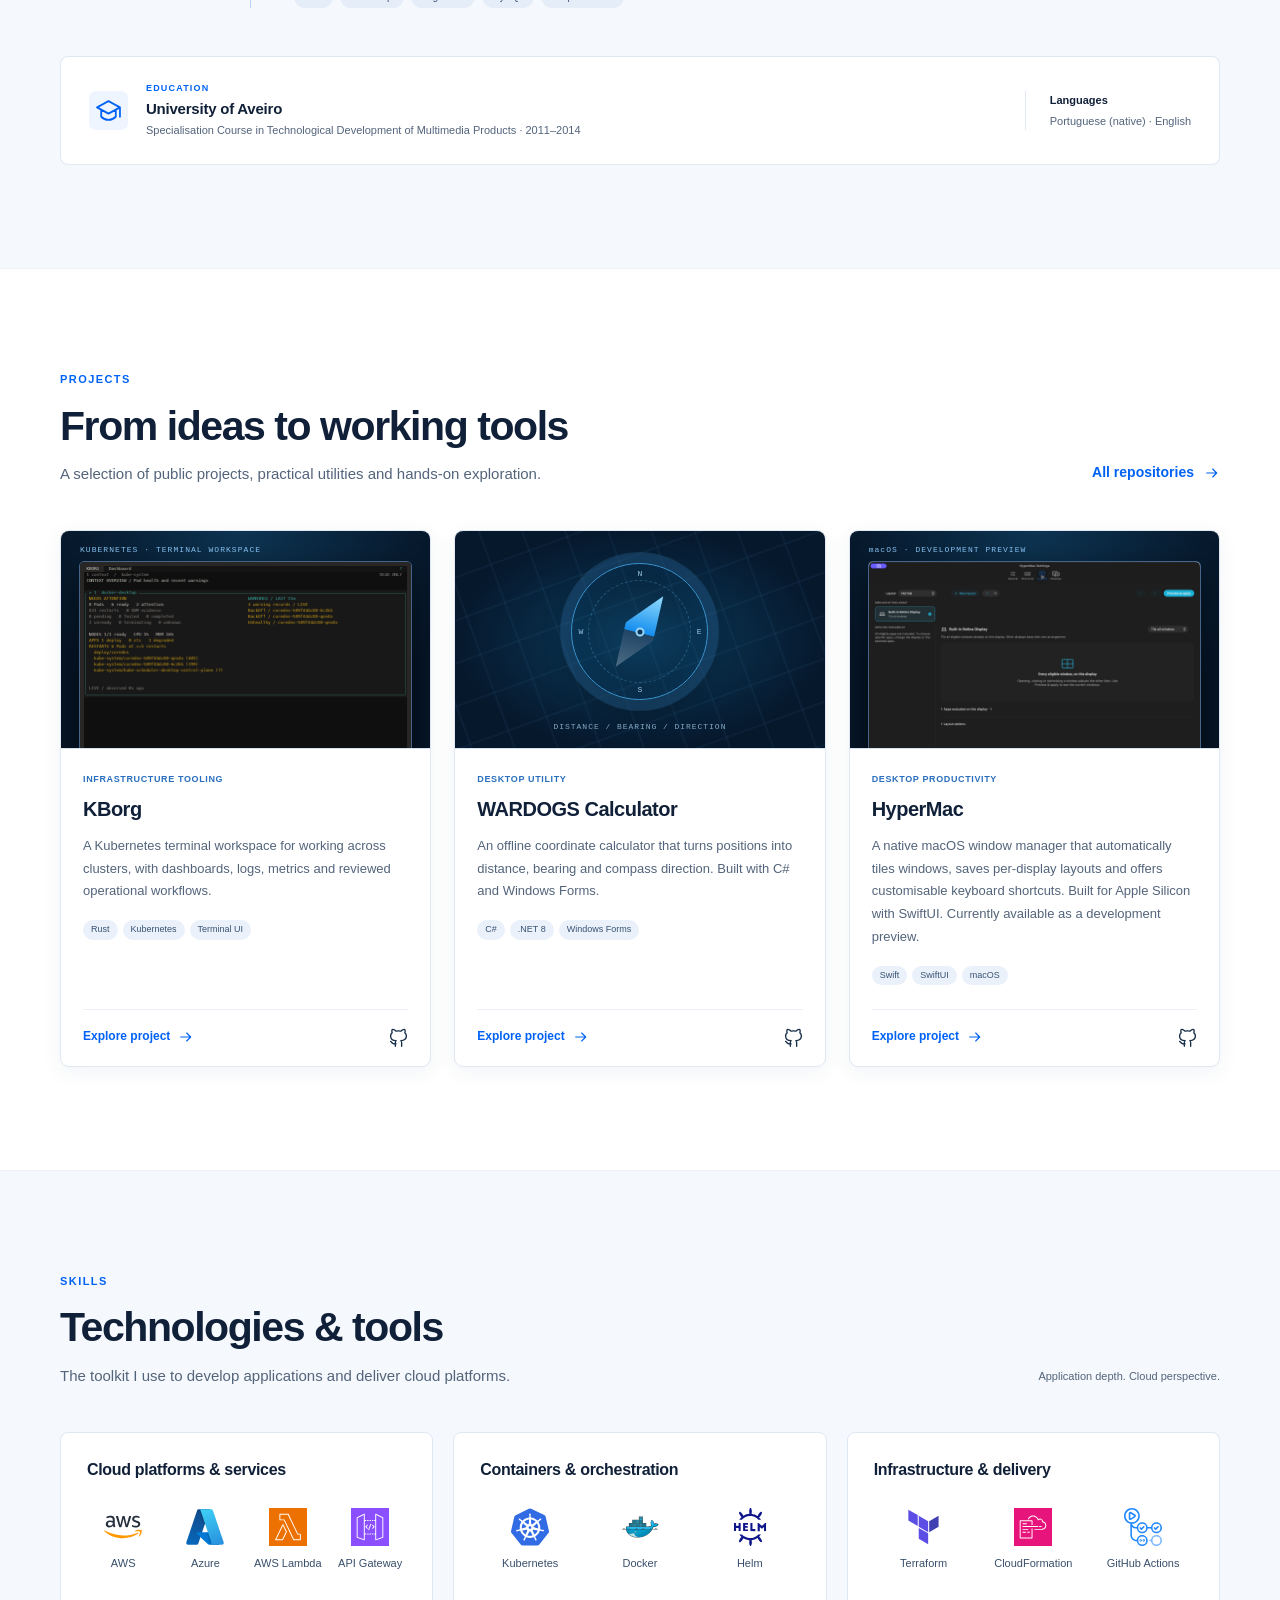
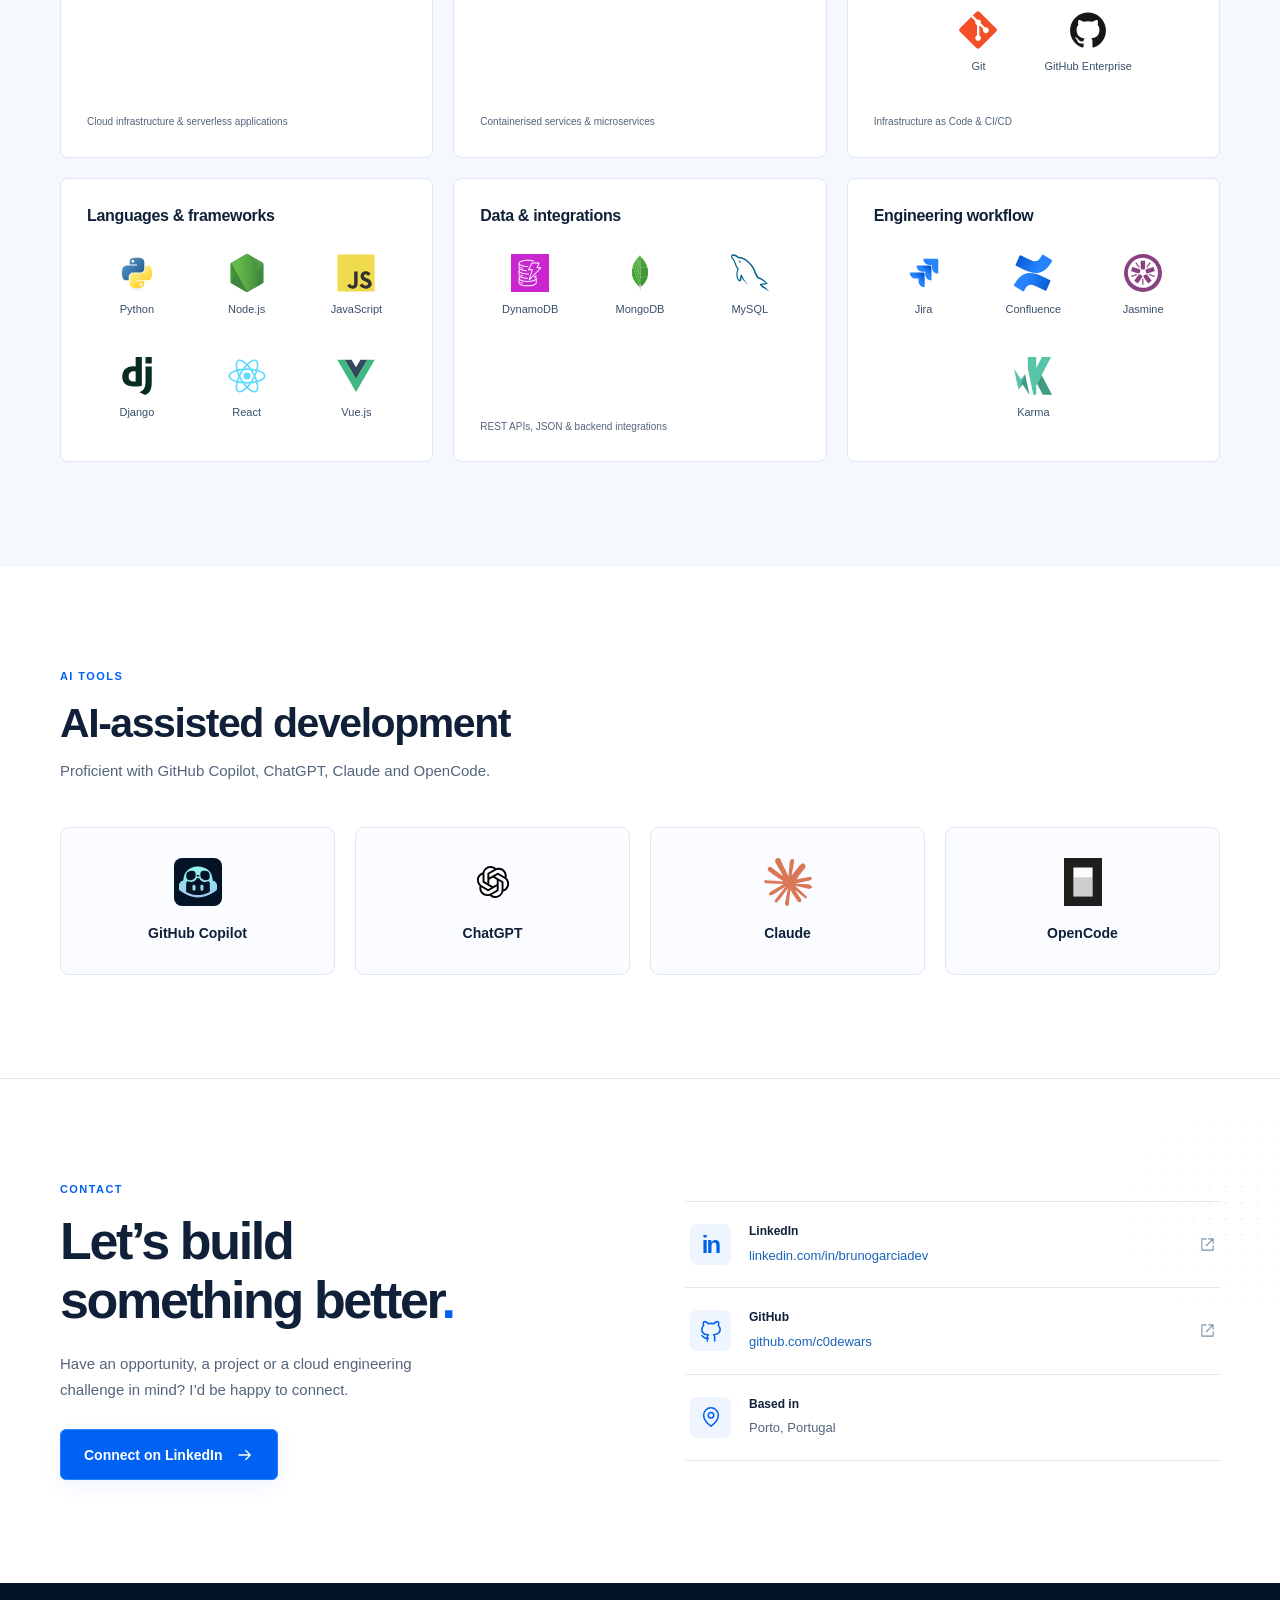
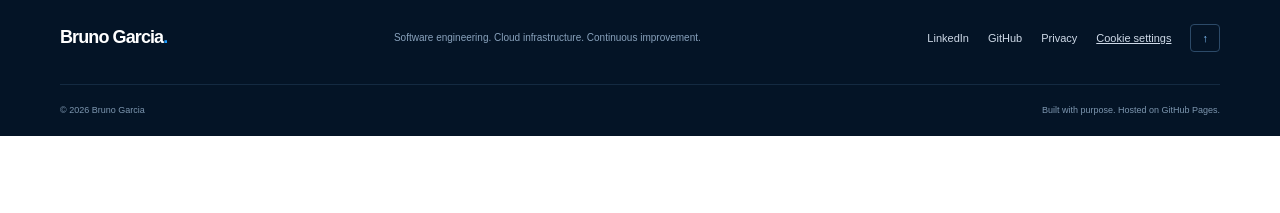
==== commit 8afc1765: "Match Orbit description to existing experience paragraph style Replaced multiple list items with con" ====
--- a/index.html
+++ b/index.html
@@ -116,12 +116,9 @@
             <div class="timeline-date"><span>Feb 2026 — Present</span><span class="current-label">Current</span></div>
             <div class="timeline-content">
               <div class="role-heading"><div><h3>DevOps Engineer</h3><p class="role-focus">Orbit Core AWS · Connected-vehicle cloud platform</p><p class="company">Critical TechWorks</p></div><span class="role-location">Porto, Portugal · On-site</span></div>
-              <p>Part of the Orbit Core AWS team.</p>
-              <ul>
-                <li>Contribute to the management and operation of AWS cloud infrastructure supporting connected-vehicle services for BMW, MINI and Rolls-Royce.</li>
-                <li>Support BMW Group’s Orbit cloud platform, built on Amazon Elastic Kubernetes Service (EKS), which provides shared networking, logging and scaling capabilities for connected-vehicle microservices.</li>
-                <li>Use Kubernetes and Terraform to support infrastructure operations, automation and consistent cloud provisioning.</li>
-              </ul>
+              <p>Contribute to the management and operation of AWS cloud infrastructure supporting connected-vehicle services for BMW, MINI and Rolls-Royce as part of the Orbit Core AWS team.</p>
+              <p>Support BMW Group’s Orbit cloud platform, built on Amazon Elastic Kubernetes Service (EKS), which provides shared networking, logging and scaling capabilities for connected-vehicle microservices.</p>
+              <p>Use Kubernetes and Terraform to support infrastructure operations, automation and consistent cloud provisioning.</p>
               <ul class="tags" aria-label="Current role technologies"><li>AWS</li><li>Amazon EKS</li><li>Kubernetes</li><li>Terraform</li></ul>
               <div class="earlier-role">
                 <h4>Earlier role: Software Developer</h4><p class="earlier-role-meta">Critical TechWorks · Joined October 2018 · Cloud &amp; DevOps focus</p>
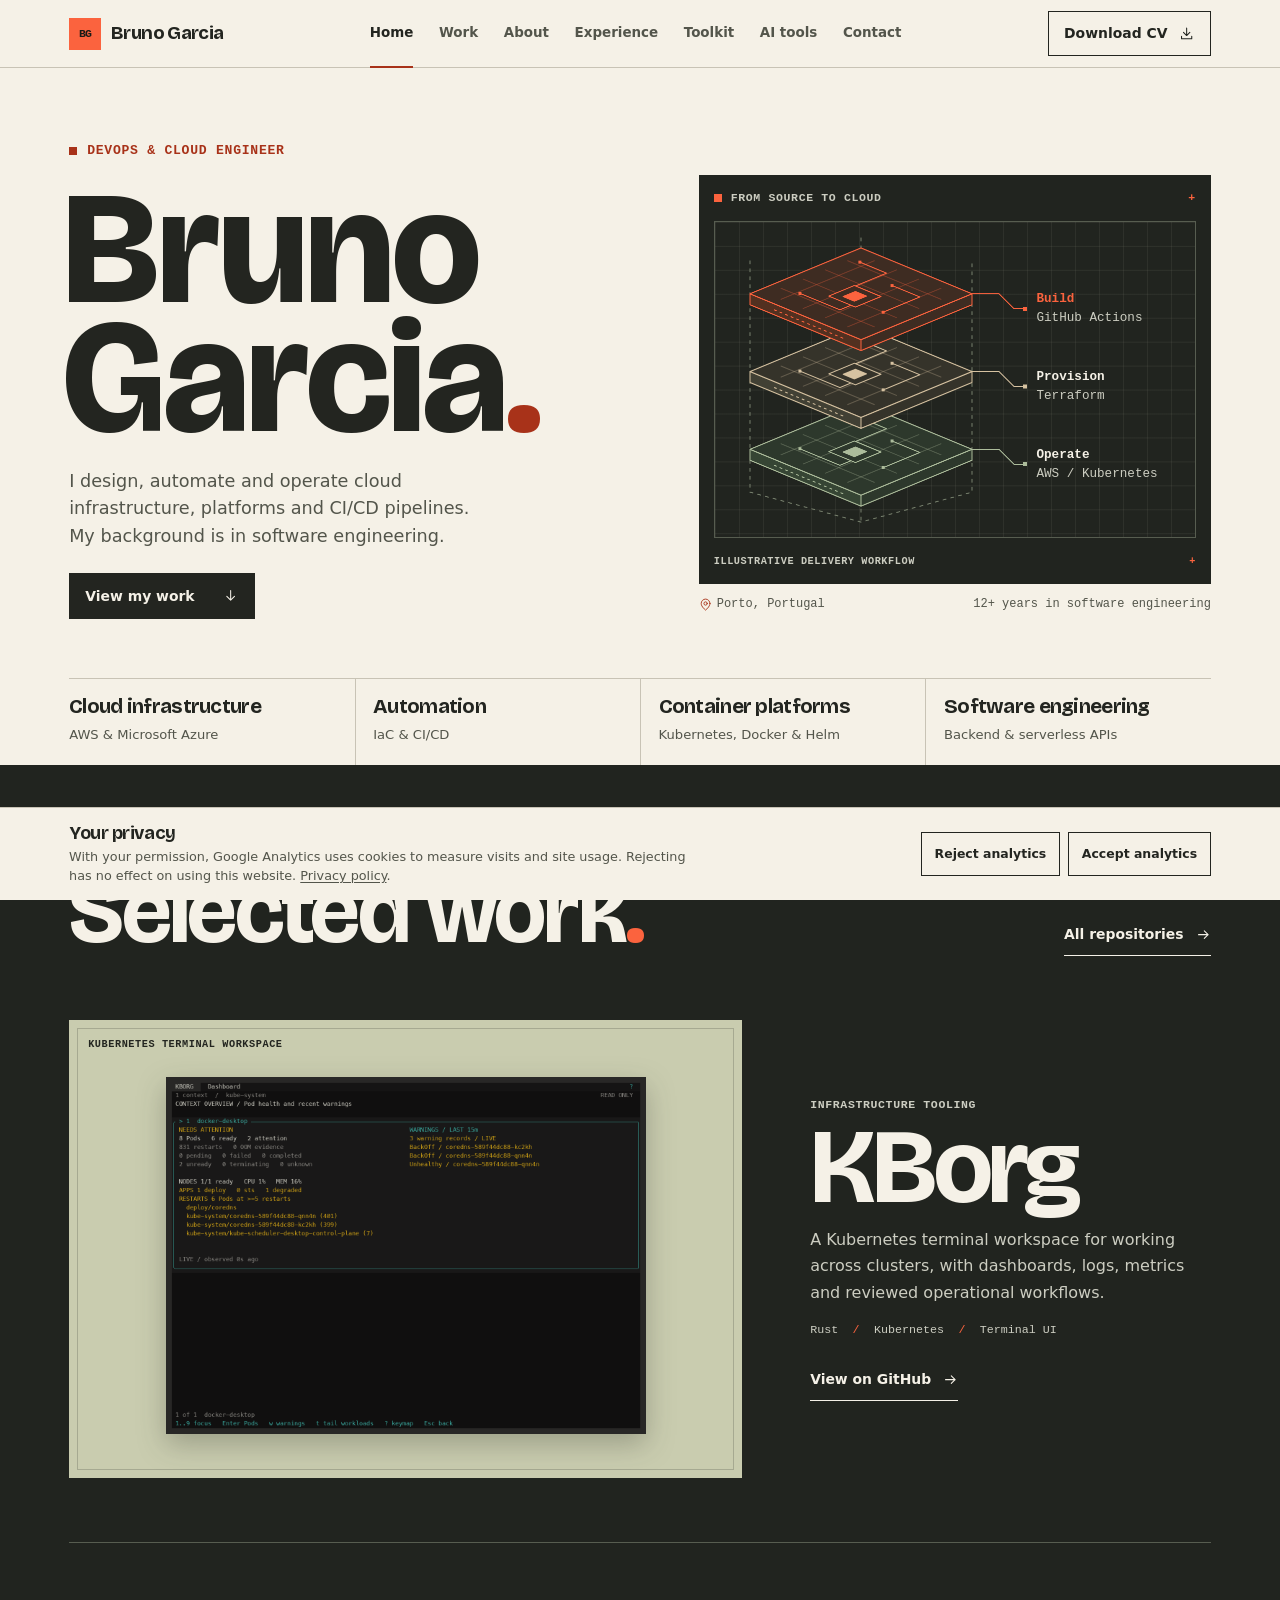
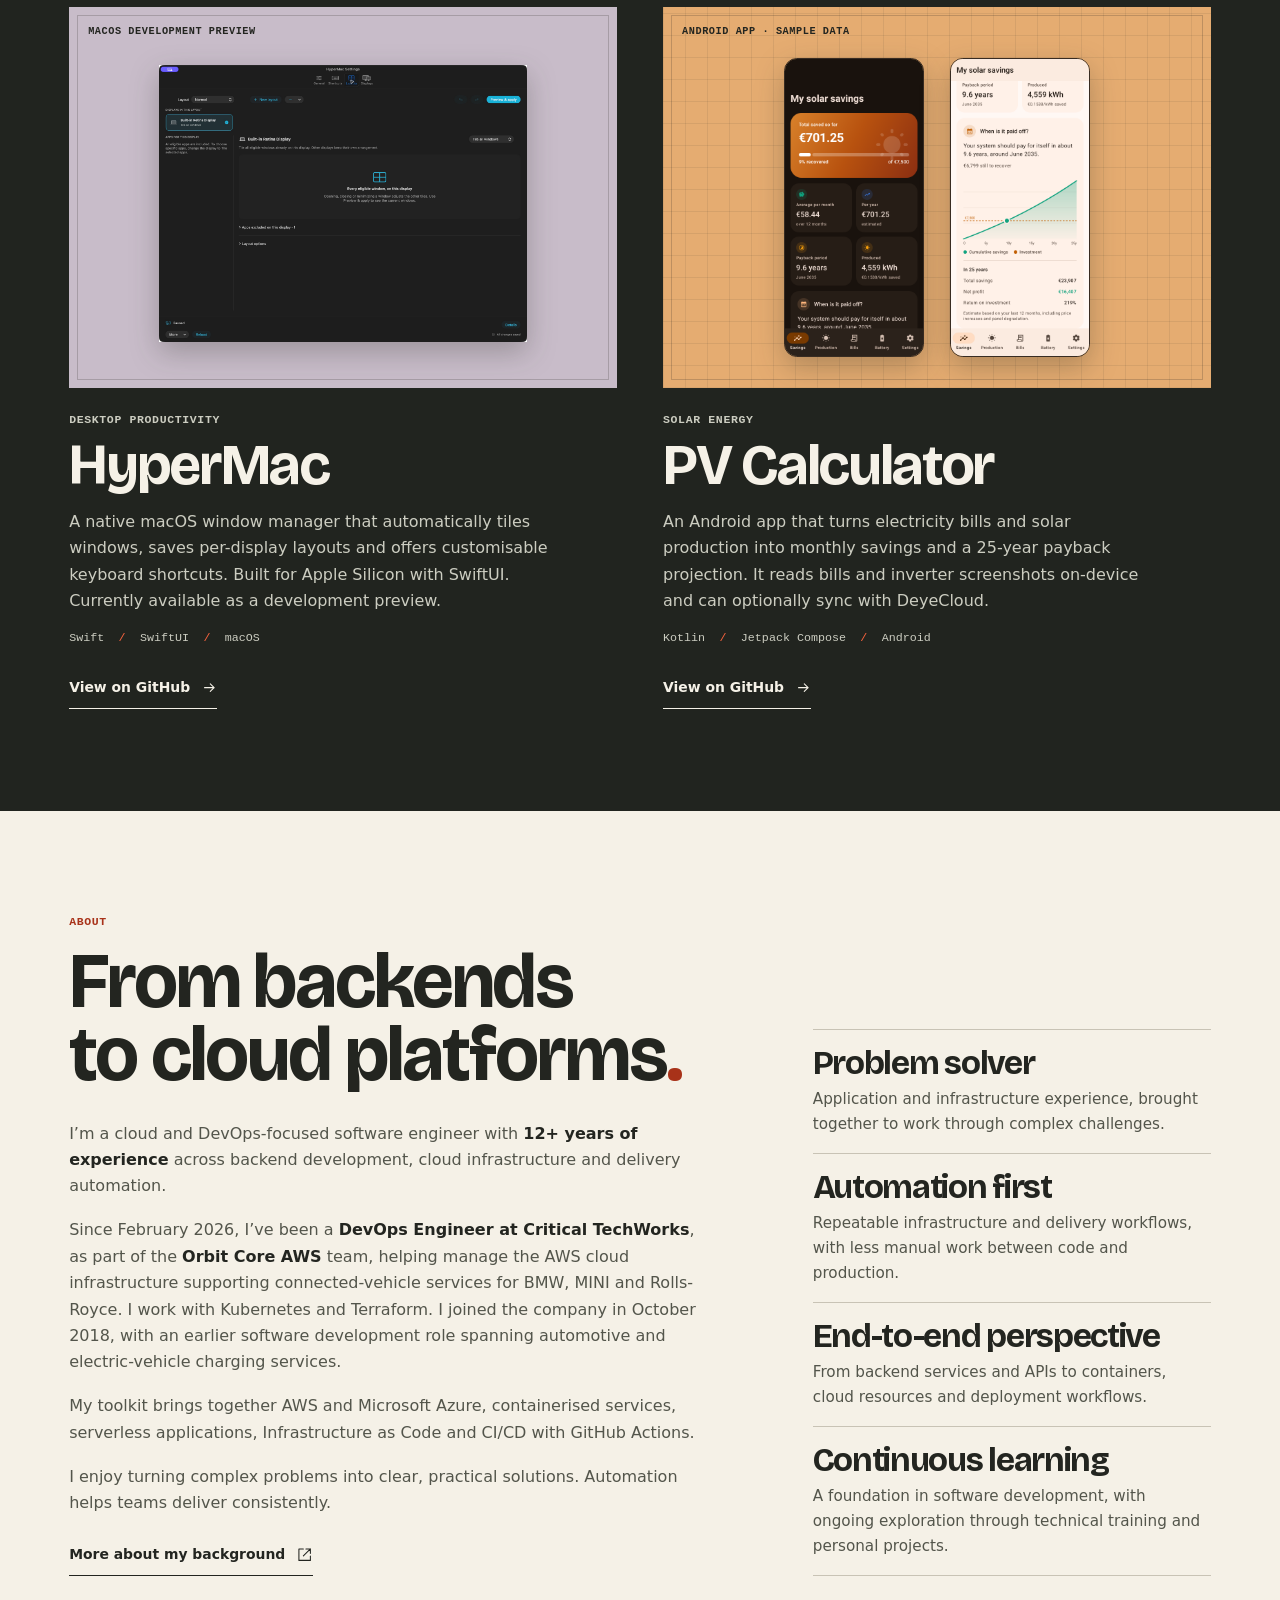
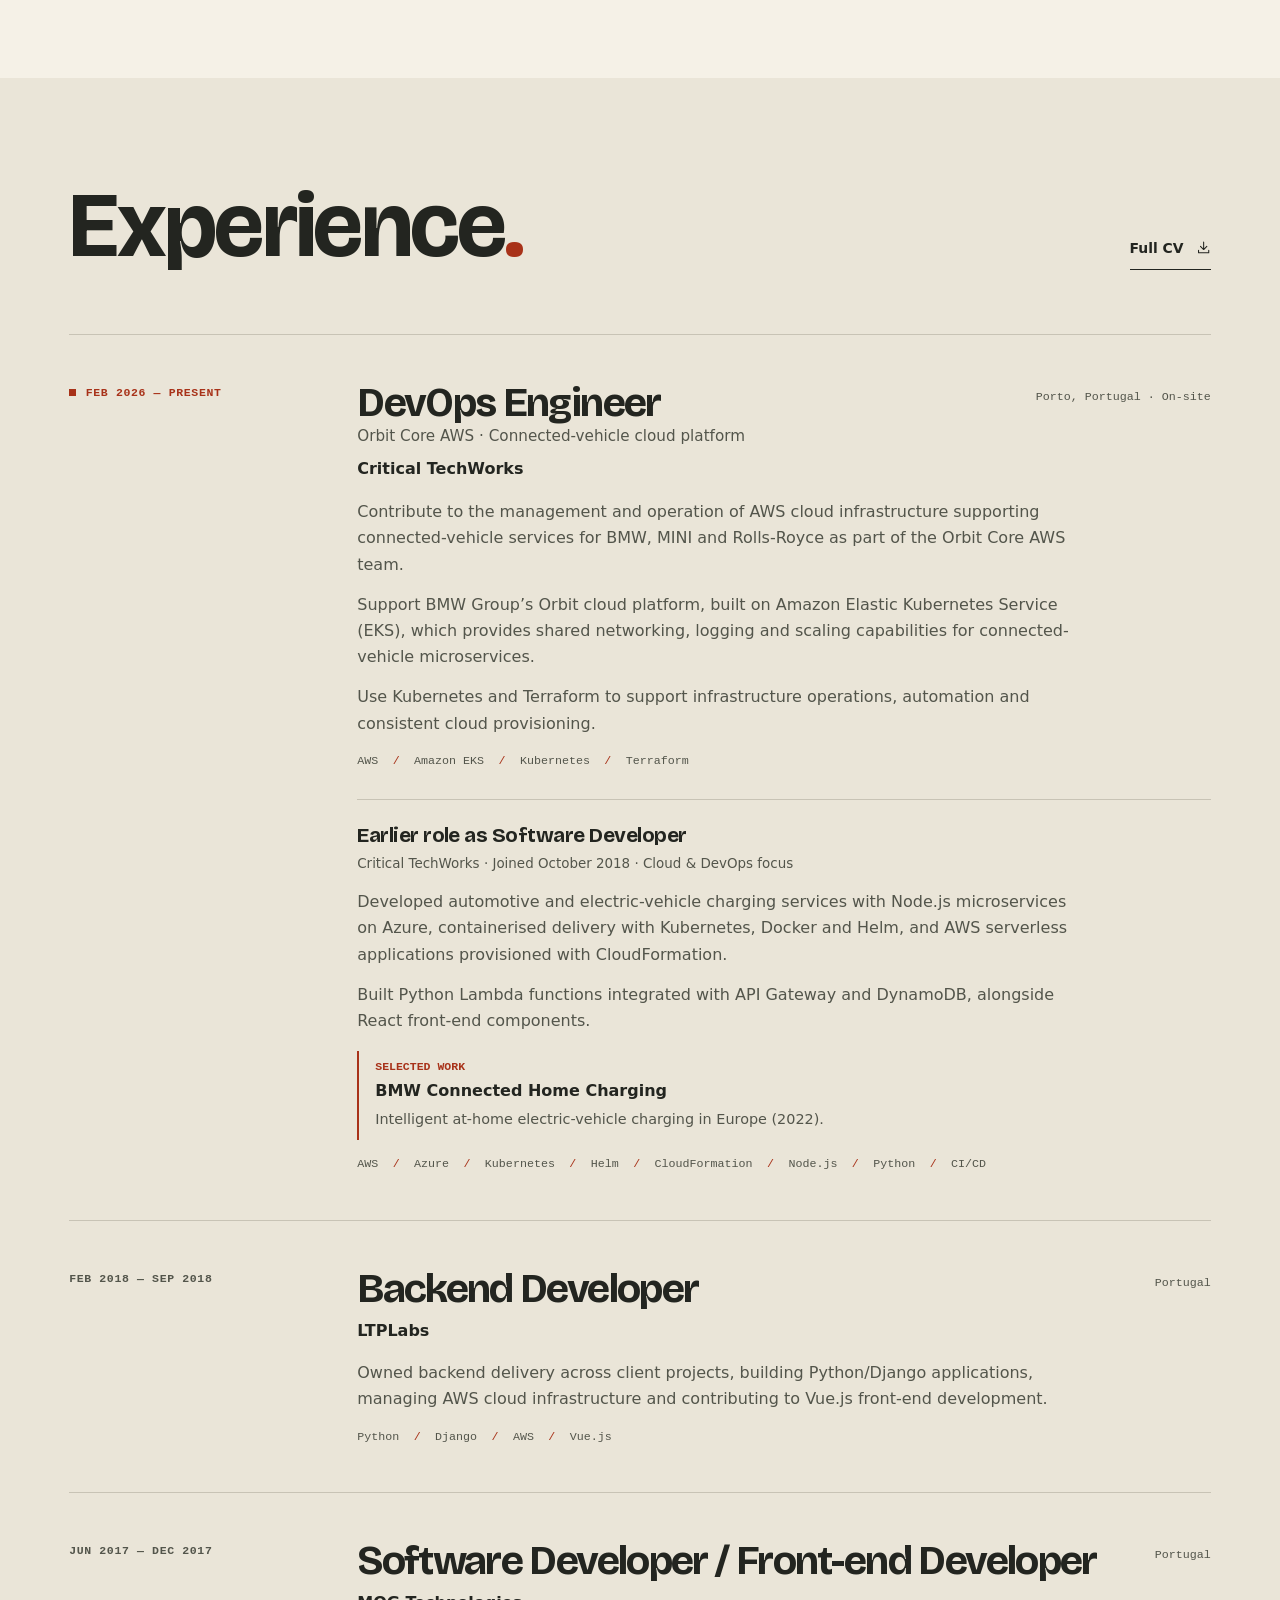
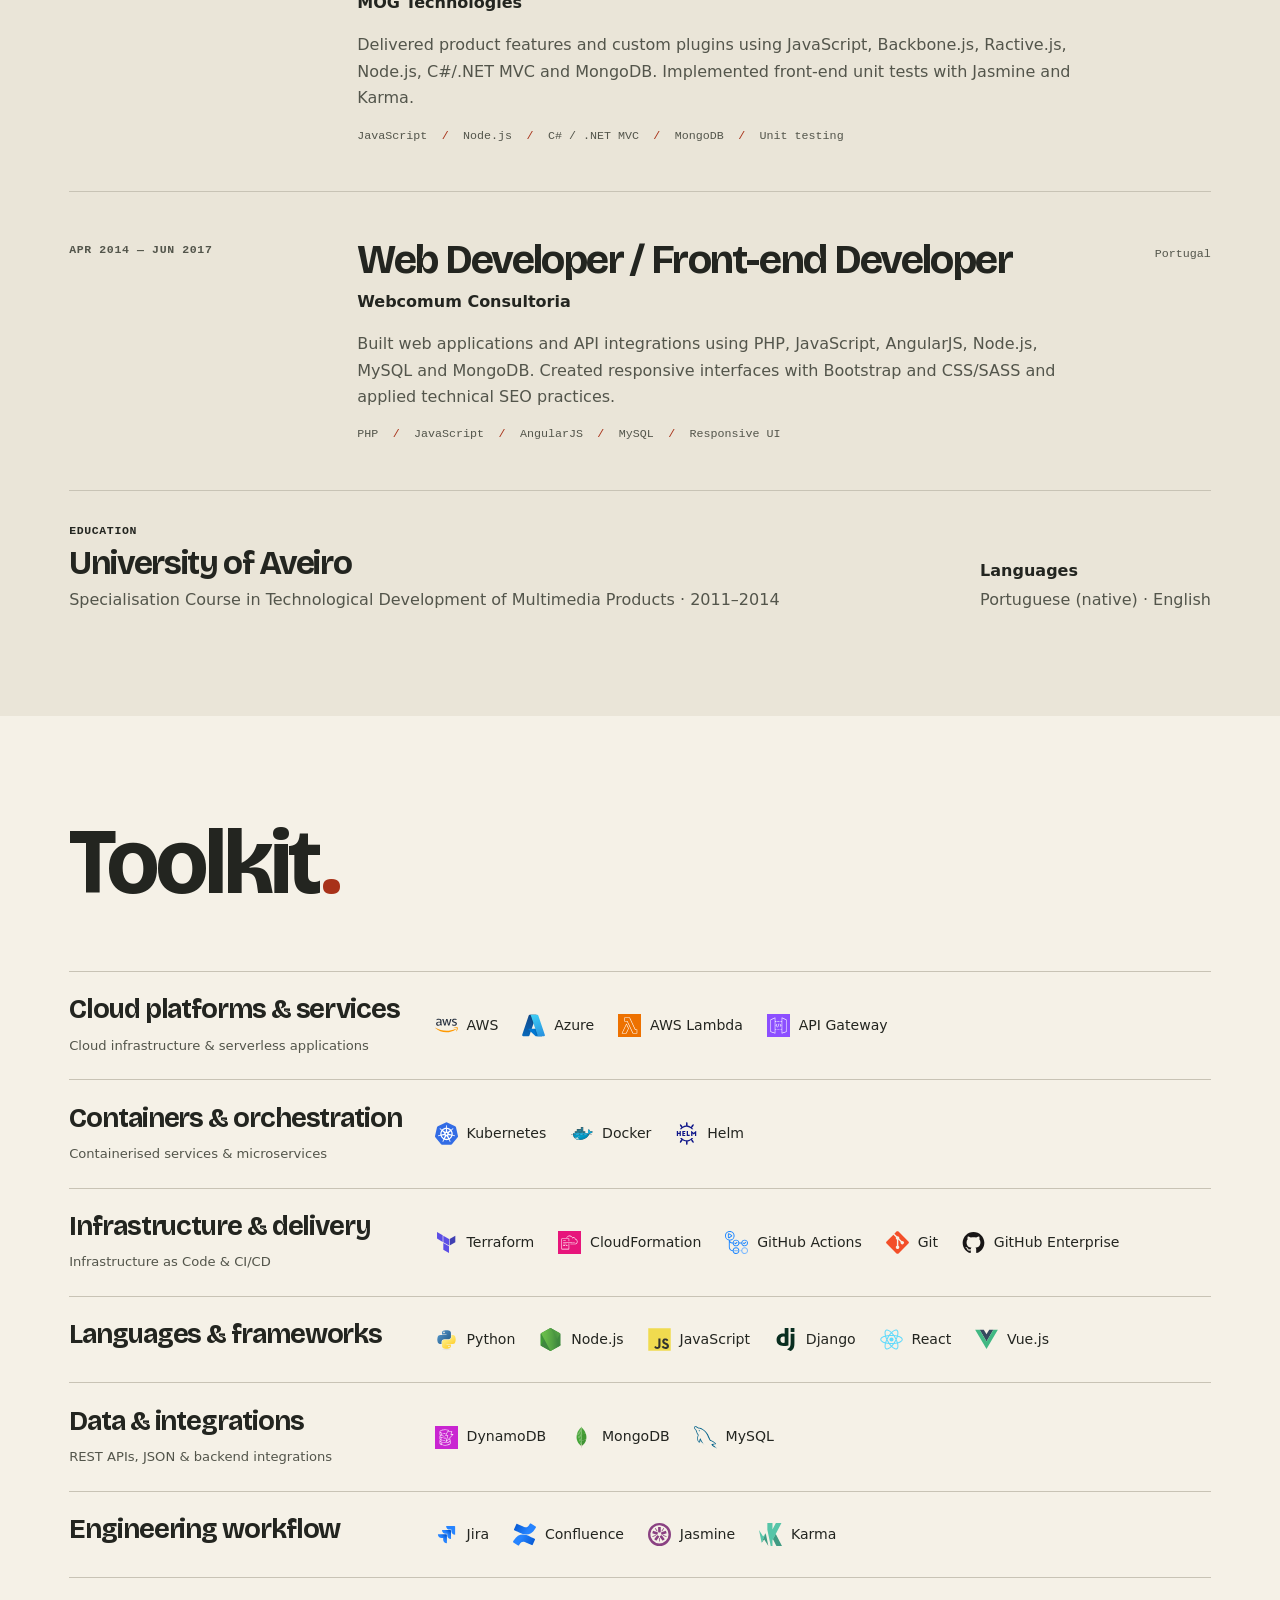
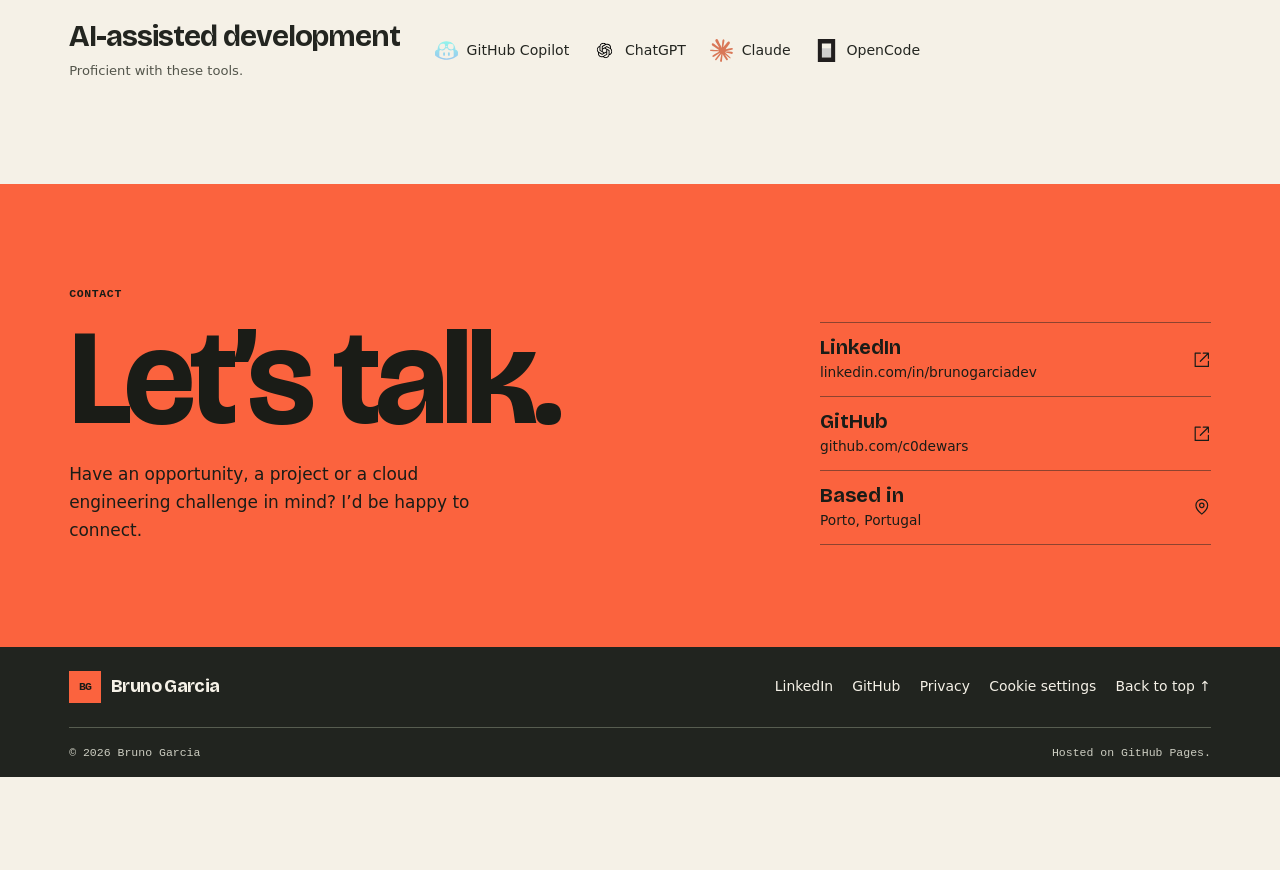
==== commit f9b23583: "Redesign portfolio and feature PV Calculator" ====
--- a/index.html
+++ b/index.html
@@ -3,7 +3,7 @@
 <head>
   <meta charset="utf-8">
   <meta name="viewport" content="width=device-width, initial-scale=1">
-  <meta name="theme-color" content="#041426">
+  <meta name="theme-color" content="#f5f1e7">
   <title>Bruno Garcia — DevOps & Cloud Engineer</title>
   <meta name="description" content="Bruno Garcia is a DevOps and cloud-focused software engineer in Porto, Portugal, with 12+ years of experience in backend development, cloud infrastructure and delivery automation.">
   <link rel="canonical" href="https://c0dewars.github.io/">
@@ -11,12 +11,14 @@
   <meta property="og:title" content="Bruno Garcia — DevOps & Cloud Engineer">
   <meta property="og:description" content="Cloud infrastructure, platform delivery and software engineering. Explore my experience, projects and technical toolkit.">
   <meta property="og:url" content="https://c0dewars.github.io/">
-  <meta property="og:image" content="https://c0dewars.github.io/assets/cloud-infrastructure.png">
+  <meta property="og:image" content="https://c0dewars.github.io/assets/kborg-dashboard.png">
+  <meta property="og:image:alt" content="KBorg terminal dashboard showing Kubernetes cluster health">
   <meta name="twitter:card" content="summary_large_image">
   <link rel="icon" href="assets/favicon.svg" type="image/svg+xml">
-  <link rel="stylesheet" href="styles.css?v=analytics-1">
-  <script src="script.js" defer></script>
-  <script src="analytics.js?v=1" defer></script>
+  <link rel="preload" href="assets/fonts/bricolage-grotesque-latin.woff2" as="font" type="font/woff2" crossorigin>
+  <link rel="stylesheet" href="styles.css?v=portfolio-3">
+  <script src="script.js?v=2" defer></script>
+  <script src="analytics.js?v=2" defer></script>
   <script type="application/ld+json">
   {"@context":"https://schema.org","@type":"Person","name":"Bruno Garcia","jobTitle":"DevOps Engineer","url":"https://c0dewars.github.io/","sameAs":["https://github.com/c0dewars","https://www.linkedin.com/in/brunogarciadev/"],"address":{"@type":"PostalAddress","addressLocality":"Porto","addressCountry":"PT"}}
   </script>
@@ -26,94 +28,120 @@
   <svg class="icon-definitions" xmlns="http://www.w3.org/2000/svg" aria-hidden="true">
     <symbol id="i-arrow" viewBox="0 0 24 24"><path d="M4 12h15m-6-6 6 6-6 6"/></symbol>
     <symbol id="i-download" viewBox="0 0 24 24"><path d="M12 3v12m-5-5 5 5 5-5M4 16v4h16v-4"/></symbol>
-    <symbol id="i-cloud" viewBox="0 0 24 24"><path d="M6 18h12a4 4 0 0 0 0-8 6 6 0 0 0-11-2 5 5 0 0 0-1 10Z"/></symbol>
-    <symbol id="i-gear" viewBox="0 0 24 24"><path d="m9 3-1 3-3 1-2 3 2 2-1 3 2 3 3-1 3 2 3-2 3 1 2-3-1-3 2-2-2-3-3-1-1-3Z"/><circle cx="12" cy="11" r="3"/></symbol>
-    <symbol id="i-cube" viewBox="0 0 24 24"><path d="m12 3 9 5v9l-9 5-9-5V8Zm0 10 9-5M12 13 3 8m9 5v9M7 5l10 6"/></symbol>
-    <symbol id="i-code" viewBox="0 0 24 24"><path d="m7 6-6 6 6 6m10-12 6 6-6 6M14 3l-4 18"/></symbol>
-    <symbol id="i-bulb" viewBox="0 0 24 24"><path d="M8 17c0-3-3-4-3-8a7 7 0 0 1 14 0c0 4-3 5-3 8ZM9 21h6m-6-4v4m6-4v4"/></symbol>
-    <symbol id="i-book" viewBox="0 0 24 24"><path d="M12 5C8 2 4 3 2 4v15c3-2 7-2 10 0 3-2 7-2 10 0V4c-2-1-6-2-10 1Zm0 0v14"/></symbol>
-    <symbol id="i-layers" viewBox="0 0 24 24"><path d="m12 2 10 6-10 6L2 8Zm-9 11 9 5 9-5M3 18l9 5 9-5"/></symbol>
     <symbol id="i-pin" viewBox="0 0 24 24"><path d="M20 10c0 6-8 12-8 12S4 16 4 10a8 8 0 1 1 16 0Z"/><circle cx="12" cy="10" r="3"/></symbol>
-    <symbol id="i-github" viewBox="0 0 24 24"><path d="M9 20c-5 1-5-2-7-3m14 6v-4a4 4 0 0 0-1-3c4-.4 7-2 7-6a6 6 0 0 0-2-4 6 6 0 0 0 0-4s-2-1-5 2a14 14 0 0 0-6 0C6 1 4 2 4 2a6 6 0 0 0 0 4 6 6 0 0 0-2 4c0 4 3 6 7 6a4 4 0 0 0-1 3v4"/></symbol>
     <symbol id="i-external" viewBox="0 0 24 24"><path d="M14 3h7v7m0-7L10 14m0-11H3v18h18v-7"/></symbol>
-    <symbol id="i-terminal" viewBox="0 0 24 24"><rect x="2" y="3" width="20" height="18" rx="3"/><path d="m6 8 4 4-4 4m8 0h4"/></symbol>
-    <symbol id="i-check" viewBox="0 0 24 24"><path d="m4 12 5 5L20 6"/></symbol>
-    <symbol id="i-cap" viewBox="0 0 24 24"><path d="m12 3 11 6-11 6L1 9Zm-7 9v6c4 4 10 4 14 0v-6m4-3v9"/></symbol>
   </svg>
 
   <header class="site-header">
     <div class="container header-inner">
-      <a class="brand" href="#home" aria-label="Bruno Garcia, home">Bruno Garcia<span class="brand-dot">.</span></a>
-      <button class="menu-toggle" aria-expanded="false" aria-controls="main-navigation" aria-label="Open navigation"><span></span><span></span><span></span></button>
+      <a class="brand" href="#home" aria-label="Bruno Garcia, home"><span class="brand-mark" aria-hidden="true">BG</span><span>Bruno Garcia</span></a>
+      <button class="menu-toggle" aria-expanded="false" aria-controls="main-navigation" aria-label="Open navigation"><span class="menu-label">Menu</span><span class="menu-icon" aria-hidden="true"></span></button>
       <nav id="main-navigation" class="main-navigation" aria-label="Main navigation">
         <a class="nav-link active" href="#home" aria-current="location">Home</a>
+        <a class="nav-link" href="#projects">Work</a>
         <a class="nav-link" href="#about">About</a>
         <a class="nav-link" href="#experience">Experience</a>
-        <a class="nav-link" href="#projects">Projects</a>
-        <a class="nav-link" href="#skills">Skills</a>
+        <a class="nav-link" href="#skills">Toolkit</a>
         <a class="nav-link" href="#ai-tools">AI tools</a>
         <a class="nav-link" href="#contact">Contact</a>
       </nav>
-      <a class="button button-small header-cv" href="assets/Bruno_Garcia_DevOps_Cloud_ATS_CV.pdf?v=3a867542dd1a" download>Download CV <svg class="icon" aria-hidden="true" focusable="false"><use href="#i-download"/></svg></a>
+      <a class="header-cv" href="assets/Bruno_Garcia_DevOps_Cloud_ATS_CV.pdf?v=3a867542dd1a" download>Download CV <svg class="icon" aria-hidden="true" focusable="false"><use href="#i-download"/></svg></a>
     </div>
   </header>
 
-  <main id="main">
-    <section id="home" class="hero" aria-labelledby="hero-title">
-      <div class="hero-grid" aria-hidden="true"></div>
+  <main id="main" tabindex="-1">
+    <section id="home" class="hero" aria-labelledby="hero-title" tabindex="-1">
       <div class="container hero-main">
         <div class="hero-copy">
-          <p class="eyebrow light">DevOps &amp; Cloud Engineer</p>
-          <h1 id="hero-title">Building scalable<br>infrastructure for a<br><span>better tomorrow.</span></h1>
-          <p class="hero-description">I design, automate and operate cloud infrastructure, platforms and CI/CD pipelines — connecting software engineering with reliable cloud delivery.</p>
-          <div class="hero-actions">
-            <a class="button" href="#projects">View my work <svg class="icon" aria-hidden="true" focusable="false"><use href="#i-arrow"/></svg></a>
-            <a class="button button-outline" href="assets/Bruno_Garcia_DevOps_Cloud_ATS_CV.pdf?v=3a867542dd1a" download>Download CV <svg class="icon" aria-hidden="true" focusable="false"><use href="#i-download"/></svg></a>
+          <p class="eyebrow hero-role"><span class="signal" aria-hidden="true"></span>DevOps &amp; Cloud Engineer</p>
+          <h1 id="hero-title">Bruno<br>Garcia<span>.</span></h1>
+          <p class="hero-description">I design, automate and operate cloud infrastructure, platforms and CI/CD pipelines. My background is in software engineering.</p>
+          <a class="button" href="#projects">View my work <svg class="icon arrow-down" aria-hidden="true" focusable="false"><use href="#i-arrow"/></svg></a>
+        </div>
+        <figure class="stack-figure">
+          <div class="stack-panel">
+            <div class="stack-header"><span><span class="signal" aria-hidden="true"></span>From source to cloud</span><span aria-hidden="true">+</span></div>
+            <div class="stack-plot">
+              <canvas class="stack-plot-art" width="960" height="632" aria-hidden="true"></canvas>
+              <ol class="stack-stages">
+                <li><strong>Build</strong><span>GitHub Actions</span></li>
+                <li><strong>Provision</strong><span>Terraform</span></li>
+                <li><strong>Operate</strong><span>AWS / Kubernetes</span></li>
+              </ol>
+            </div>
+            <div class="stack-footer"><span>Illustrative delivery workflow</span><span aria-hidden="true">+</span></div>
           </div>
-          <div class="hero-meta"><span class="status-dot"></span>Porto, Portugal <span class="meta-divider"></span>12+ years in software engineering</div>
-        </div>
-        <div class="hero-visual">
-          <img src="assets/cloud-infrastructure.png" alt="Isometric cloud connected to infrastructure and container platforms" width="1024" height="1024" fetchpriority="high">
-          <div class="visual-caption"><span class="status-dot"></span>Cloud. Code. Continuous delivery.</div>
-        </div>
-      </div>
-      <div class="hero-expertise">
-        <div class="container expertise-grid">
-          <div class="expertise-item"><span class="expertise-icon"><svg class="icon" aria-hidden="true" focusable="false"><use href="#i-cloud"/></svg></span><div><strong>Cloud infrastructure</strong><span>AWS &amp; Microsoft Azure</span></div></div>
-          <div class="expertise-item"><span class="expertise-icon"><svg class="icon" aria-hidden="true" focusable="false"><use href="#i-gear"/></svg></span><div><strong>Automation</strong><span>IaC &amp; CI/CD</span></div></div>
-          <div class="expertise-item"><span class="expertise-icon"><svg class="icon" aria-hidden="true" focusable="false"><use href="#i-cube"/></svg></span><div><strong>Container platforms</strong><span>Kubernetes, Docker &amp; Helm</span></div></div>
-          <div class="expertise-item"><span class="expertise-icon"><svg class="icon" aria-hidden="true" focusable="false"><use href="#i-code"/></svg></span><div><strong>Software engineering</strong><span>Backend &amp; serverless APIs</span></div></div>
-        </div>
-      </div>
-    </section>
-
-    <section id="about" class="section about-section" aria-labelledby="about-title">
+          <figcaption><span><svg class="icon" aria-hidden="true" focusable="false"><use href="#i-pin"/></svg> Porto, Portugal</span><span>12+ years in software engineering</span></figcaption>
+        </figure>
+      </div>
+      <div class="container">
+        <dl class="expertise-grid">
+          <div><dt>Cloud infrastructure</dt><dd>AWS &amp; Microsoft Azure</dd></div>
+          <div><dt>Automation</dt><dd>IaC &amp; CI/CD</dd></div>
+          <div><dt>Container platforms</dt><dd>Kubernetes, Docker &amp; Helm</dd></div>
+          <div><dt>Software engineering</dt><dd>Backend &amp; serverless APIs</dd></div>
+        </dl>
+      </div>
+    </section>
+
+    <section id="projects" class="section projects-section" aria-labelledby="projects-title" tabindex="-1">
+      <div class="container">
+        <div class="section-heading"><div><h2 id="projects-title">Selected work<span class="heading-dot">.</span></h2></div><a class="text-link" href="https://github.com/c0dewars?tab=repositories" target="_blank" rel="noopener noreferrer">All repositories <svg class="icon" aria-hidden="true" focusable="false"><use href="#i-arrow"/></svg></a></div>
+        <div class="project-list">
+          <article class="project-card project-card-featured">
+            <a class="project-image kborg-image" href="https://github.com/c0dewars/kborg" target="_blank" rel="noopener noreferrer" aria-label="Explore KBorg on GitHub"><span class="image-label">Kubernetes terminal workspace</span><img src="assets/kborg-dashboard.png" alt="KBorg terminal dashboard showing Kubernetes cluster health and workload information" width="1332" height="992" loading="lazy"></a>
+            <div class="project-body"><span class="project-category">Infrastructure tooling</span><h3>KBorg</h3><p>A Kubernetes terminal workspace for working across clusters, with dashboards, logs, metrics and reviewed operational workflows.</p><ul class="tags" aria-label="Technologies"><li>Rust</li><li>Kubernetes</li><li>Terminal UI</li></ul><a class="project-link" href="https://github.com/c0dewars/kborg" target="_blank" rel="noopener noreferrer" aria-label="View on GitHub: KBorg">View on GitHub <svg class="icon" aria-hidden="true" focusable="false"><use href="#i-arrow"/></svg></a></div>
+          </article>
+          <article class="project-card">
+            <a class="project-image hypermac-image" href="https://github.com/c0dewars/HyperMac" target="_blank" rel="noopener noreferrer" aria-label="Explore HyperMac on GitHub"><span class="image-label">macOS development preview</span><img src="assets/hypermac-layouts.jpg" alt="HyperMac settings showing saved per-display window layouts" width="2720" height="2056" loading="lazy"></a>
+            <div class="project-body"><span class="project-category">Desktop productivity</span><h3>HyperMac</h3><p>A native macOS window manager that automatically tiles windows, saves per-display layouts and offers customisable keyboard shortcuts. Built for Apple Silicon with SwiftUI. Currently available as a development preview.</p><ul class="tags" aria-label="Technologies"><li>Swift</li><li>SwiftUI</li><li>macOS</li></ul><a class="project-link" href="https://github.com/c0dewars/HyperMac" target="_blank" rel="noopener noreferrer" aria-label="View on GitHub: HyperMac">View on GitHub <svg class="icon" aria-hidden="true" focusable="false"><use href="#i-arrow"/></svg></a></div>
+          </article>
+          <article class="project-card">
+            <a class="project-image pv-image" href="https://github.com/c0dewars/pv-calculator" target="_blank" rel="noopener noreferrer" aria-label="Explore PV Calculator on GitHub">
+              <span class="image-label">Android app · sample data</span>
+              <span class="pv-screens">
+                <img src="assets/pvcalculator-savings.png" alt="Solar savings overview in dark mode" width="800" height="1720" loading="lazy">
+                <img src="assets/pvcalculator-payback.png" alt="Chart projecting solar investment payback over 25 years" width="800" height="1720" loading="lazy">
+              </span>
+            </a>
+            <div class="project-body">
+              <span class="project-category">Solar energy</span>
+              <h3>PV Calculator</h3>
+              <p>An Android app that turns electricity bills and solar production into monthly savings and a 25-year payback projection. It reads bills and inverter screenshots on-device and can optionally sync with DeyeCloud.</p>
+              <ul class="tags" aria-label="Technologies"><li>Kotlin</li><li>Jetpack Compose</li><li>Android</li></ul>
+              <a class="project-link" href="https://github.com/c0dewars/pv-calculator" target="_blank" rel="noopener noreferrer" aria-label="View on GitHub: PV Calculator">View on GitHub <svg class="icon" aria-hidden="true" focusable="false"><use href="#i-arrow"/></svg></a>
+            </div>
+          </article>
+        </div>
+      </div>
+    </section>
+
+    <section id="about" class="section about-section" aria-labelledby="about-title" tabindex="-1">
       <div class="container about-grid">
         <div class="about-copy">
           <p class="eyebrow">About</p>
-          <h2 id="about-title">Hi, I’m Bruno Garcia<span class="heading-dot">.</span></h2>
-          <p class="section-lead blue-text">DevOps &amp; Cloud Engineer</p>
+          <h2 id="about-title">From backends<br>to cloud platforms<span class="heading-dot">.</span></h2>
           <p>I’m a cloud and DevOps-focused software engineer with <strong>12+ years of experience</strong> across backend development, cloud infrastructure and delivery automation.</p>
           <p>Since February 2026, I’ve been a <strong>DevOps Engineer at Critical TechWorks</strong>, as part of the <strong>Orbit Core AWS</strong> team, helping manage the AWS cloud infrastructure supporting connected-vehicle services for BMW, MINI and Rolls-Royce. I work with Kubernetes and Terraform. I joined the company in October 2018, with an earlier software development role spanning automotive and electric-vehicle charging services.</p>
           <p>My toolkit brings together AWS and Microsoft Azure, containerised services, serverless applications, Infrastructure as Code and CI/CD with GitHub Actions.</p>
-          <p>I enjoy turning complex problems into clear, practical solutions — with automation that helps teams deliver consistently.</p>
+          <p>I enjoy turning complex problems into clear, practical solutions. Automation helps teams deliver consistently.</p>
           <a class="text-link" href="https://www.linkedin.com/in/brunogarciadev/" target="_blank" rel="noopener noreferrer">More about my background <svg class="icon" aria-hidden="true" focusable="false"><use href="#i-external"/></svg></a>
         </div>
-        <div class="principles-grid">
-          <article class="principle-card"><svg class="icon" aria-hidden="true" focusable="false"><use href="#i-bulb"/></svg><h3>Problem solver</h3><p>Application and infrastructure experience, brought together to work through complex challenges.</p></article>
-          <article class="principle-card"><svg class="icon" aria-hidden="true" focusable="false"><use href="#i-gear"/></svg><h3>Automation first</h3><p>Repeatable infrastructure and delivery workflows, with less manual work between code and production.</p></article>
-          <article class="principle-card"><svg class="icon" aria-hidden="true" focusable="false"><use href="#i-layers"/></svg><h3>End-to-end perspective</h3><p>From backend services and APIs to containers, cloud resources and deployment workflows.</p></article>
-          <article class="principle-card"><svg class="icon" aria-hidden="true" focusable="false"><use href="#i-book"/></svg><h3>Continuous learning</h3><p>A foundation in software development, with ongoing exploration through technical training and personal projects.</p></article>
-        </div>
-      </div>
-    </section>
-
-    <section id="experience" class="section section-tinted" aria-labelledby="experience-title">
-      <div class="container">
-        <div class="section-heading"><div><p class="eyebrow">Experience</p><h2 id="experience-title">Professional experience</h2><p class="section-description">A career connecting application development, cloud infrastructure and platform delivery.</p></div><a class="text-link" href="assets/Bruno_Garcia_DevOps_Cloud_ATS_CV.pdf?v=3a867542dd1a" download>Full CV <svg class="icon" aria-hidden="true" focusable="false"><use href="#i-download"/></svg></a></div>
+        <div class="principles-list">
+          <article class="principle-card"><h3>Problem solver</h3><p>Application and infrastructure experience, brought together to work through complex challenges.</p></article>
+          <article class="principle-card"><h3>Automation first</h3><p>Repeatable infrastructure and delivery workflows, with less manual work between code and production.</p></article>
+          <article class="principle-card"><h3>End-to-end perspective</h3><p>From backend services and APIs to containers, cloud resources and deployment workflows.</p></article>
+          <article class="principle-card"><h3>Continuous learning</h3><p>A foundation in software development, with ongoing exploration through technical training and personal projects.</p></article>
+        </div>
+      </div>
+    </section>
+
+    <section id="experience" class="section experience-section" aria-labelledby="experience-title" tabindex="-1">
+      <div class="container">
+        <div class="section-heading"><div><h2 id="experience-title">Experience<span class="heading-dot">.</span></h2></div><a class="text-link" href="assets/Bruno_Garcia_DevOps_Cloud_ATS_CV.pdf?v=3a867542dd1a" download>Full CV <svg class="icon" aria-hidden="true" focusable="false"><use href="#i-download"/></svg></a></div>
         <div class="timeline">
           <article class="timeline-item">
-            <div class="timeline-date"><span>Feb 2026 — Present</span><span class="current-label">Current</span></div>
+            <div class="timeline-date"><span>Feb 2026 — Present</span></div>
             <div class="timeline-content">
               <div class="role-heading"><div><h3>DevOps Engineer</h3><p class="role-focus">Orbit Core AWS · Connected-vehicle cloud platform</p><p class="company">Critical TechWorks</p></div><span class="role-location">Porto, Portugal · On-site</span></div>
               <p>Contribute to the management and operation of AWS cloud infrastructure supporting connected-vehicle services for BMW, MINI and Rolls-Royce as part of the Orbit Core AWS team.</p>
@@ -121,7 +149,7 @@
               <p>Use Kubernetes and Terraform to support infrastructure operations, automation and consistent cloud provisioning.</p>
               <ul class="tags" aria-label="Current role technologies"><li>AWS</li><li>Amazon EKS</li><li>Kubernetes</li><li>Terraform</li></ul>
               <div class="earlier-role">
-                <h4>Earlier role: Software Developer</h4><p class="earlier-role-meta">Critical TechWorks · Joined October 2018 · Cloud &amp; DevOps focus</p>
+                <h4>Earlier role as Software Developer</h4><p class="earlier-role-meta">Critical TechWorks · Joined October 2018 · Cloud &amp; DevOps focus</p>
                 <p>Developed automotive and electric-vehicle charging services with Node.js microservices on Azure, containerised delivery with Kubernetes, Docker and Helm, and AWS serverless applications provisioned with CloudFormation.</p>
                 <p>Built Python Lambda functions integrated with API Gateway and DynamoDB, alongside React front-end components.</p>
                 <div class="project-note"><span>Selected work</span><strong>BMW Connected Home Charging</strong><p>Intelligent at-home electric-vehicle charging in Europe (2022).</p></div>
@@ -133,37 +161,17 @@
           <article class="timeline-item"><div class="timeline-date"><span>Jun 2017 — Dec 2017</span></div><div class="timeline-content"><div class="role-heading"><div><h3>Software Developer / Front-end Developer</h3><p class="company">MOG Technologies</p></div><span class="role-location">Portugal</span></div><p>Delivered product features and custom plugins using JavaScript, Backbone.js, Ractive.js, Node.js, C#/.NET MVC and MongoDB. Implemented front-end unit tests with Jasmine and Karma.</p><ul class="tags" aria-label="Technologies"><li>JavaScript</li><li>Node.js</li><li>C# / .NET MVC</li><li>MongoDB</li><li>Unit testing</li></ul></div></article>
           <article class="timeline-item"><div class="timeline-date"><span>Apr 2014 — Jun 2017</span></div><div class="timeline-content"><div class="role-heading"><div><h3>Web Developer / Front-end Developer</h3><p class="company">Webcomum Consultoria</p></div><span class="role-location">Portugal</span></div><p>Built web applications and API integrations using PHP, JavaScript, AngularJS, Node.js, MySQL and MongoDB. Created responsive interfaces with Bootstrap and CSS/SASS and applied technical SEO practices.</p><ul class="tags" aria-label="Technologies"><li>PHP</li><li>JavaScript</li><li>AngularJS</li><li>MySQL</li><li>Responsive UI</li></ul></div></article>
         </div>
-        <div class="education-strip"><span class="education-icon"><svg class="icon" aria-hidden="true" focusable="false"><use href="#i-cap"/></svg></span><div><p class="eyebrow">Education</p><h3>University of Aveiro</h3><p>Specialisation Course in Technological Development of Multimedia Products <span>· 2011–2014</span></p></div><div class="language-note"><strong>Languages</strong><span>Portuguese (native) · English</span></div></div>
-      </div>
-    </section>
-
-    <section id="projects" class="section" aria-labelledby="projects-title">
-      <div class="container">
-        <div class="section-heading"><div><p class="eyebrow">Projects</p><h2 id="projects-title">From ideas to working tools</h2><p class="section-description">A selection of public projects, practical utilities and hands-on exploration.</p></div><a class="text-link" href="https://github.com/c0dewars?tab=repositories" target="_blank" rel="noopener noreferrer">All repositories <svg class="icon" aria-hidden="true" focusable="false"><use href="#i-arrow"/></svg></a></div>
-        <div class="project-grid">
-          <article class="project-card project-card-featured">
-            <a class="project-image kborg-image" href="https://github.com/c0dewars/kborg" target="_blank" rel="noopener noreferrer" aria-label="Explore KBorg on GitHub"><span class="image-label">KUBERNETES · TERMINAL WORKSPACE</span><img src="assets/kborg-dashboard.png" alt="KBorg terminal dashboard showing Kubernetes cluster health and workload information" width="1332" height="992" loading="lazy"></a>
-            <div class="project-body"><span class="project-category">Infrastructure tooling</span><h3>KBorg</h3><p>A Kubernetes terminal workspace for working across clusters, with dashboards, logs, metrics and reviewed operational workflows.</p><ul class="tags" aria-label="Technologies"><li>Rust</li><li>Kubernetes</li><li>Terminal UI</li></ul><a class="project-link" href="https://github.com/c0dewars/kborg" target="_blank" rel="noopener noreferrer">Explore project <svg class="icon" aria-hidden="true" focusable="false"><use href="#i-arrow"/></svg><svg class="icon project-github" aria-hidden="true" focusable="false"><use href="#i-github"/></svg></a></div>
-          </article>
-          <article class="project-card">
-            <div class="project-image compass-image" aria-hidden="true"><div class="compass"><span class="compass-north">N</span><span class="compass-east">E</span><span class="compass-south">S</span><span class="compass-west">W</span><div class="compass-needle"></div><div class="compass-center"></div></div><div class="compass-label">DISTANCE / BEARING / DIRECTION</div></div>
-            <div class="project-body"><span class="project-category">Desktop utility</span><h3>WARDOGS Calculator</h3><p>An offline coordinate calculator that turns positions into distance, bearing and compass direction. Built with C# and Windows Forms.</p><ul class="tags" aria-label="Technologies"><li>C#</li><li>.NET 8</li><li>Windows Forms</li></ul><a class="project-link" href="https://github.com/c0dewars/Wardogs_calculator" target="_blank" rel="noopener noreferrer">Explore project <svg class="icon" aria-hidden="true" focusable="false"><use href="#i-arrow"/></svg><svg class="icon project-github" aria-hidden="true" focusable="false"><use href="#i-github"/></svg></a></div>
-          </article>
-          <article class="project-card">
-            <a class="project-image hypermac-image" href="https://github.com/c0dewars/HyperMac" target="_blank" rel="noopener noreferrer" aria-label="Explore HyperMac on GitHub"><span class="image-label">macOS · DEVELOPMENT PREVIEW</span><img src="assets/hypermac-layouts.jpg" alt="HyperMac settings showing saved per-display window layouts" width="2720" height="2056" loading="lazy"></a>
-            <div class="project-body"><span class="project-category">Desktop productivity</span><h3>HyperMac</h3><p>A native macOS window manager that automatically tiles windows, saves per-display layouts and offers customisable keyboard shortcuts. Built for Apple Silicon with SwiftUI. Currently available as a development preview.</p><ul class="tags" aria-label="Technologies"><li>Swift</li><li>SwiftUI</li><li>macOS</li></ul><a class="project-link" href="https://github.com/c0dewars/HyperMac" target="_blank" rel="noopener noreferrer">Explore project <svg class="icon" aria-hidden="true" focusable="false"><use href="#i-arrow"/></svg><svg class="icon project-github" aria-hidden="true" focusable="false"><use href="#i-github"/></svg></a></div>
-          </article>
-        </div>
-      </div>
-    </section>
-
-    <section id="skills" class="section section-tinted skills-section" aria-labelledby="skills-title">
-      <div class="container">
-        <div class="section-heading"><div><p class="eyebrow">Skills</p><h2 id="skills-title">Technologies &amp; tools</h2><p class="section-description">The toolkit I use to develop applications and deliver cloud platforms.</p></div><span class="quiet-label">Application depth. Cloud perspective.</span></div>
+        <div class="education-strip"><div><p class="eyebrow">Education</p><h3>University of Aveiro</h3><p>Specialisation Course in Technological Development of Multimedia Products <span>· 2011–2014</span></p></div><div class="language-note"><strong>Languages</strong><span>Portuguese (native) · English</span></div></div>
+      </div>
+    </section>
+
+    <section id="skills" class="section skills-section" aria-labelledby="skills-title" tabindex="-1">
+      <div class="container">
+        <div class="section-heading"><div><h2 id="skills-title">Toolkit<span class="heading-dot">.</span></h2></div></div>
         <div class="skills-grid">
           <article class="skill-card">
             <h3>Cloud platforms &amp; services</h3>
-            <ul class="technology-list technology-list-four">
+            <ul class="technology-list">
               <li><img src="assets/tech/aws.svg" alt="" width="38" height="38" loading="lazy"><span>AWS</span></li>
               <li><img src="assets/tech/azure.svg" alt="" width="38" height="38" loading="lazy"><span>Azure</span></li>
               <li><img src="assets/tech/aws-lambda.svg" alt="" width="38" height="38" loading="lazy"><span>AWS Lambda</span></li>
@@ -224,11 +232,11 @@
       </div>
     </section>
 
-    <section id="ai-tools" class="section ai-section" aria-labelledby="ai-title">
-      <div class="container">
-        <div class="section-heading"><div><p class="eyebrow">AI tools</p><h2 id="ai-title">AI-assisted development</h2><p class="section-description">Proficient with GitHub Copilot, ChatGPT, Claude and OpenCode.</p></div></div>
+    <section id="ai-tools" class="section ai-section" aria-labelledby="ai-title" tabindex="-1">
+      <div class="container">
+        <div class="section-heading"><div><h2 id="ai-title">AI-assisted development</h2><p>Proficient with these tools.</p></div></div>
         <ul class="ai-tool-grid" aria-label="AI tools">
-          <li><img class="technology-logo-dark" src="assets/tech/github-copilot.svg" alt="" width="48" height="48" loading="lazy"><span>GitHub Copilot</span></li>
+          <li><img src="assets/tech/github-copilot.svg" alt="" width="48" height="48" loading="lazy"><span>GitHub Copilot</span></li>
           <li><img src="assets/tech/chatgpt.svg" alt="" width="48" height="48" loading="lazy"><span>ChatGPT</span></li>
           <li><img src="assets/tech/claude.svg" alt="" width="48" height="48" loading="lazy"><span>Claude</span></li>
           <li><img src="assets/tech/opencode.svg" alt="" width="48" height="48" loading="lazy"><span>OpenCode</span></li>
@@ -236,19 +244,23 @@
       </div>
     </section>
 
-    <section id="contact" class="section contact-section" aria-labelledby="contact-title">
+    <section id="contact" class="section contact-section" aria-labelledby="contact-title" tabindex="-1">
       <div class="container contact-grid">
-        <div class="contact-copy"><p class="eyebrow">Contact</p><h2 id="contact-title">Let’s build<br>something better<span class="heading-dot">.</span></h2><p>Have an opportunity, a project or a cloud engineering challenge in mind? I’d be happy to connect.</p><a class="button" href="https://www.linkedin.com/in/brunogarciadev/" target="_blank" rel="noopener noreferrer">Connect on LinkedIn <svg class="icon" aria-hidden="true" focusable="false"><use href="#i-arrow"/></svg></a></div>
+        <div class="contact-copy">
+          <p class="eyebrow">Contact</p>
+          <h2 id="contact-title">Let’s talk<span>.</span></h2>
+          <p>Have an opportunity, a project or a cloud engineering challenge in mind? I’d be happy to connect.</p>
+        </div>
         <div class="contact-details">
-          <a class="contact-row" href="https://www.linkedin.com/in/brunogarciadev/" target="_blank" rel="noopener noreferrer"><span class="contact-icon linkedin-icon" aria-hidden="true">in</span><span><strong>LinkedIn</strong><span>linkedin.com/in/brunogarciadev</span></span><svg class="icon contact-arrow" aria-hidden="true" focusable="false"><use href="#i-external"/></svg></a>
-          <a class="contact-row" href="https://github.com/c0dewars" target="_blank" rel="noopener noreferrer"><span class="contact-icon"><svg class="icon" aria-hidden="true" focusable="false"><use href="#i-github"/></svg></span><span><strong>GitHub</strong><span>github.com/c0dewars</span></span><svg class="icon contact-arrow" aria-hidden="true" focusable="false"><use href="#i-external"/></svg></a>
-          <div class="contact-row location-row"><span class="contact-icon"><svg class="icon" aria-hidden="true" focusable="false"><use href="#i-pin"/></svg></span><span><strong>Based in</strong><span>Porto, Portugal</span></span></div>
+          <a class="contact-row" href="https://www.linkedin.com/in/brunogarciadev/" target="_blank" rel="noopener noreferrer"><span><strong>LinkedIn</strong><span>linkedin.com/in/brunogarciadev</span></span><svg class="icon" aria-hidden="true" focusable="false"><use href="#i-external"/></svg></a>
+          <a class="contact-row" href="https://github.com/c0dewars" target="_blank" rel="noopener noreferrer"><span><strong>GitHub</strong><span>github.com/c0dewars</span></span><svg class="icon" aria-hidden="true" focusable="false"><use href="#i-external"/></svg></a>
+          <div class="contact-row"><span><strong>Based in</strong><span>Porto, Portugal</span></span><svg class="icon" aria-hidden="true" focusable="false"><use href="#i-pin"/></svg></div>
         </div>
       </div>
     </section>
   </main>
 
-  <footer class="site-footer"><div class="container footer-inner"><a class="brand" href="#home">Bruno Garcia<span class="brand-dot">.</span></a><p>Software engineering. Cloud infrastructure. Continuous improvement.</p><div class="footer-links"><a href="https://www.linkedin.com/in/brunogarciadev/" target="_blank" rel="noopener noreferrer">LinkedIn</a><a href="https://github.com/c0dewars" target="_blank" rel="noopener noreferrer">GitHub</a><a href="privacy.html">Privacy</a><button class="privacy-settings" data-analytics-settings hidden>Cookie settings</button><a href="#home" aria-label="Back to top">↑</a></div></div><div class="container footer-bottom"><span>© <span id="year">2026</span> Bruno Garcia</span><span>Built with purpose. Hosted on GitHub Pages.</span></div></footer>
+  <footer class="site-footer"><div class="container footer-inner"><a class="brand" href="#home"><span class="brand-mark" aria-hidden="true">BG</span><span>Bruno Garcia</span></a><div class="footer-links"><a href="https://www.linkedin.com/in/brunogarciadev/" target="_blank" rel="noopener noreferrer">LinkedIn</a><a href="https://github.com/c0dewars" target="_blank" rel="noopener noreferrer">GitHub</a><a href="privacy.html">Privacy</a><button class="privacy-settings" data-analytics-settings hidden>Cookie settings</button><a href="#home">Back to top <span aria-hidden="true">↑</span></a></div></div><div class="container footer-bottom"><span>© <span id="year">2026</span> Bruno Garcia</span><span>Hosted on GitHub Pages.</span></div></footer>
   <section id="analytics-notice" class="analytics-notice" aria-labelledby="analytics-title" hidden>
     <div><h2 id="analytics-title">Your privacy</h2><p>With your permission, Google Analytics uses cookies to measure visits and site usage. Rejecting has no effect on using this website. <a href="privacy.html">Privacy policy</a>.</p></div>
     <div class="analytics-actions"><button type="button" data-reject>Reject analytics</button><button type="button" data-accept>Accept analytics</button></div>
--- a/styles.css
+++ b/styles.css
@@ -1,492 +1,551 @@
-@charset "UTF-8";
+@font-face {
+  font-family: "Bricolage Grotesque";
+  src: url("assets/fonts/bricolage-grotesque-latin.woff2") format("woff2");
+  font-weight: 400 800;
+  font-display: swap;
+}
 
 :root {
-  --navy: #041426;
-  --navy-deep: #020d1b;
-  --ink: #102038;
-  --muted: #53647b;
-  --blue: #0062f5;
-  --blue-dark: #0050cc;
-  --cyan: #22b6ff;
-  --border: #dfe8f3;
-  --tint: #f5f8fc;
-  --white: #fff;
-  --container: 1160px;
-}
-
-* { box-sizing: border-box; }
-html { scroll-behavior: smooth; scroll-padding-top: 94px; }
-body { margin: 0; font-family: -apple-system, BlinkMacSystemFont, "Segoe UI", Arial, sans-serif; color: var(--ink); background: var(--white); font-size: 16px; line-height: 1.65; -webkit-font-smoothing: antialiased; }
-body, button { font-family: -apple-system, BlinkMacSystemFont, "Segoe UI", Arial, sans-serif; }
+  color-scheme: light;
+  --paper: #f5f1e7;
+  --paper-deep: #eae5d8;
+  --ink: #232520;
+  --muted: #53554b;
+  --rule: #c8c3b5;
+  --dark: #21241f;
+  --on-dark: #f5f1e7;
+  --muted-dark: #cccdc1;
+  --dark-rule: #575d50;
+  --accent: #fb633e;
+  --accent-ink: #a83219;
+  --display: "Bricolage Grotesque", system-ui, sans-serif;
+  --body: system-ui, -apple-system, sans-serif;
+  --mono: ui-monospace, "SFMono-Regular", Consolas, monospace;
+  --gutter: clamp(20px, 5.4vw, 92px);
+  --section-space: clamp(64px, 8vw, 126px);
+  --header-height: 68px;
+}
+
+*, *::before, *::after { box-sizing: border-box; }
+
+html {
+  scroll-behavior: smooth;
+  scroll-padding-top: var(--header-height);
+}
+
+body {
+  margin: 0;
+  background: var(--paper);
+  color: var(--ink);
+  font: 400 1rem/1.65 var(--body);
+  -webkit-font-smoothing: antialiased;
+}
+
+[hidden] { display: none !important; }
+::selection { background: var(--accent); color: #191a16; }
+:focus-visible { outline: 2px solid currentColor; outline-offset: 4px; }
+main:focus, main > section:focus { outline: none; }
+
+img { display: block; max-width: 100%; height: auto; }
+figure, dl, dd, p { margin: 0; }
 a { color: inherit; text-decoration: none; }
-button { cursor: pointer; }
-img { display: block; max-width: 100%; }
-h1, h2, h3, p { margin-top: 0; }
-h1, h2, h3 { font-weight: 720; line-height: 1.16; letter-spacing: -.035em; }
-h2 { font-size: clamp(30px, 3.25vw, 41px); margin-bottom: 18px; }
-h3 { font-size: 20px; }
-p { margin-bottom: 18px; }
-strong { font-weight: 650; }
-::selection { color: #fff; background: #146ce1; }
-:focus-visible { outline: 3px solid #159bff; outline-offset: 5px; border-radius: 3px; }
-.container { width: min(var(--container), calc(100% - 80px)); margin-inline: auto; }
-.icon-definitions { position: absolute; width: 0; height: 0; overflow: hidden; }
-.icon { width: 22px; height: 22px; display: inline-block; flex: none; fill: none; stroke: currentColor; stroke-width: 1.7; stroke-linecap: round; stroke-linejoin: round; vertical-align: middle; }
-.skip-link { position: fixed; left: 20px; top: -70px; padding: 10px 18px; background: #fff; color: var(--ink); z-index: 100; border-radius: 5px; }
-.skip-link:focus { top: 10px; }
-.button { display: inline-flex; align-items: center; justify-content: center; gap: 14px; padding: 15px 23px; min-height: 51px; background: var(--blue); border: 1px solid #2183ff; border-radius: 6px; color: #fff; font-size: 14px; font-weight: 600; line-height: 1.3; box-shadow: 0 5px 18px #005bff14; transition: background .18s, border-color .18s, transform .18s; }
-.button:hover { background: var(--blue-dark); border-color: #55a9ff; transform: translateY(-2px); }
-.button .icon { width: 18px; height: 18px; }
-.button-outline { background: transparent; border-color: #3c8bd2; box-shadow: none; }
-.button-outline:hover { background: #0f2c48; }
-.button-small { min-height: 40px; padding: 10px 14px; gap: 10px; font-size: 12px; }
-.text-link { display: inline-flex; align-items: center; gap: 10px; color: var(--blue); font-size: 14px; font-weight: 600; line-height: 1.5; }
-.text-link .icon { width: 16px; height: 16px; transition: transform .18s; }
-.text-link:hover { color: var(--blue-dark); }
-.text-link:hover .icon { transform: translateX(3px); }
-.eyebrow { color: var(--blue); font-size: 11px; letter-spacing: .13em; line-height: 1.4; text-transform: uppercase; font-weight: 750; margin-bottom: 15px; }
-.eyebrow.light { color: #31b8ff; font-size: 13px; letter-spacing: .12em; }
-.blue-text { color: #0758bd; }
-.section { padding: 103px 0; scroll-margin-top: 0; }
-.section-tinted { background: var(--tint); border-block: 1px solid #edf2f8; }
-.section-lead { font-size: 21px; font-weight: 600; letter-spacing: -.02em; line-height: 1.5; }
-.section-description { max-width: 650px; color: var(--muted); margin: 0; font-size: 15px; line-height: 1.6; }
-.section-heading { display: flex; align-items: flex-end; justify-content: space-between; gap: 28px; margin-bottom: 44px; }
-.section-heading h2 { margin-bottom: 12px; }
-.section-heading > .text-link { margin-bottom: 3px; white-space: nowrap; }
-.heading-dot { color: var(--blue); }
-
-/* Navigation */
-.site-header { position: sticky; top: 0; z-index: 30; background: #041426fa; border-bottom: 1px solid #28466566; color: #fff; backdrop-filter: blur(18px); }
-.header-inner { min-height: 77px; display: flex; align-items: center; justify-content: space-between; gap: 25px; position: relative; }
-.brand { font-size: 21px; letter-spacing: -.05em; line-height: 1.2; font-weight: 750; white-space: nowrap; }
-.brand-dot { color: #1a9bff; }
-.main-navigation { display: flex; align-items: center; gap: 27px; }
-.nav-link { padding: 26px 0; font-size: 12px; font-weight: 500; color: #c4d0e0; position: relative; transition: color .15s; }
-.nav-link:hover, .nav-link.active { color: #40b8ff; }
-.nav-link.active::after { position: absolute; content: ""; height: 2px; background: #1595ff; bottom: -1px; inset-inline: 0; }
-.menu-toggle { display: none; background: transparent; border: 1px solid #35506d; padding: 10px; width: 42px; height: 42px; border-radius: 5px; color: #fff; }
-.menu-toggle span { display: block; height: 2px; background: currentColor; margin: 4px 0; transition: transform .2s, opacity .2s; }
-
-/* Hero */
-.hero { position: relative; color: #f5f8ff; background: var(--navy); overflow: hidden; }
-.hero::after { content: ""; position: absolute; width: 700px; height: 700px; right: -150px; top: -100px; background: radial-gradient(circle, #07385b38, transparent 64%); pointer-events: none; }
-.hero-grid { position: absolute; inset: 0; background-image: linear-gradient(#2e74a210 1px, transparent 1px), linear-gradient(90deg, #2e74a210 1px, transparent 1px); background-size: 48px 48px; mask-image: linear-gradient(90deg, transparent 25%, #000); opacity: .6; }
-.hero-main { display: grid; grid-template-columns: 1.1fr 1fr; align-items: center; min-height: 626px; position: relative; z-index: 1; padding-block: 62px 61px; }
-.hero-copy { position: relative; z-index: 2; }
-.hero h1 { font-size: clamp(43px, 4.5vw, 58px); line-height: 1.09; letter-spacing: -.045em; margin: 0 0 24px; font-weight: 750; }
-.hero h1 span { color: #fff; }
-.hero-description { max-width: 490px; color: #b5cde6; font-size: 16px; line-height: 1.75; margin-bottom: 29px; }
-.hero-actions { display: flex; flex-wrap: wrap; gap: 13px; }
-.hero-meta { margin-top: 28px; display: flex; align-items: center; gap: 10px; font-size: 11px; color: #91a9c1; }
-.status-dot { display: inline-block; width: 6px; height: 6px; border-radius: 50%; background: #2cb5ff; flex: none; box-shadow: 0 0 10px #2cb5ff55; }
-.meta-divider { width: 1px; height: 12px; background: #42607a; margin-inline: 2px; }
-.hero-visual { position: relative; margin: -28px -55px -10px -32px; }
-.hero-visual img { width: 100%; height: auto; mix-blend-mode: lighten; mask-image: radial-gradient(ellipse at 50% 47%, #000 48%, #000b 60%, transparent 74%); }
-.visual-caption { position: absolute; bottom: 25px; left: 50%; transform: translateX(-50%); font-family: ui-monospace, "SFMono-Regular", Consolas, monospace; font-size: 10px; white-space: nowrap; letter-spacing: .06em; color: #7dacca; display: flex; align-items: center; gap: 8px; }
-.visual-caption .status-dot { width: 4px; height: 4px; }
-.hero-expertise { border-top: 1px solid #26446170; background: #031122a3; position: relative; z-index: 2; }
-.expertise-grid { display: grid; grid-template-columns: repeat(4, 1fr); gap: 26px; padding-block: 28px 30px; }
-.expertise-item { display: flex; align-items: center; gap: 14px; }
-.expertise-icon { border: 1px solid #235683; background: #08234066; border-radius: 7px; color: #55bbff; width: 45px; height: 45px; display: grid; place-items: center; flex: none; }
-.expertise-icon .icon { width: 23px; height: 23px; }
-.expertise-item strong { display: block; font-size: 12px; color: #e9f1ff; margin-bottom: 3px; font-weight: 550; }
-.expertise-item div > span { display: block; font-size: 11px; color: #86b5df; }
-
-/* About */
-.about-grid { display: grid; grid-template-columns: 1fr 1fr; gap: 85px; align-items: center; }
-.about-copy p:not(.eyebrow):not(.section-lead) { color: var(--muted); font-size: 15px; line-height: 1.75; }
-.about-copy h2 { letter-spacing: -.04em; }
-.about-copy .section-lead { margin-bottom: 23px; }
-.about-copy .text-link { margin-top: 8px; }
-.principles-grid { display: grid; grid-template-columns: 1fr 1fr; gap: 17px; }
-.principle-card { padding: 25px 22px 24px; border: 1px solid var(--border); border-radius: 9px; background: linear-gradient(135deg, #fff, #f7faff); box-shadow: 0 4px 15px #10203803; }
-.principle-card > .icon { width: 29px; height: 29px; color: #0872ff; margin-bottom: 17px; }
-.principle-card h3 { font-size: 16px; letter-spacing: -.02em; line-height: 1.3; margin-bottom: 8px; }
-.principle-card p { font-size: 12px; color: var(--muted); line-height: 1.65; margin-bottom: 0; }
-
-/* Career timeline */
-.timeline { margin-top: 54px; }
-.timeline-item { display: grid; grid-template-columns: 190px 1fr; position: relative; }
-.timeline-date { padding-top: 3px; padding-right: 26px; font-size: 12px; color: #506683; font-weight: 500; }
-.timeline-date > span { display: block; }
-.timeline-date .current-label { margin-top: 11px; width: fit-content; padding: 2px 8px; border-radius: 20px; color: #0759bd; font-size: 9px; text-transform: uppercase; letter-spacing: .08em; background: #e4eeff; font-weight: 700; }
-.timeline-content { border-left: 1px solid #b9d2f7; padding: 0 0 38px 43px; position: relative; }
-.timeline-content::before { content: ""; position: absolute; width: 9px; height: 9px; background: var(--blue); border: 4px solid var(--tint); border-radius: 50%; left: -9px; top: 3px; box-sizing: content-box; }
-.timeline-item:last-child .timeline-content { padding-bottom: 0; }
-.role-heading { display: flex; align-items: flex-start; justify-content: space-between; gap: 20px; margin-bottom: 16px; }
-.role-heading h3 { font-size: 21px; margin-bottom: 4px; line-height: 1.3; letter-spacing: -.025em; }
-.role-focus { color: #175eb6; font-size: 13px; line-height: 1.4; margin: 0 0 6px; }
-.company { font-size: 14px; font-weight: 600; color: #344a67; margin-bottom: 0; }
-.role-location { font-size: 11px; color: var(--muted); padding-top: 4px; white-space: nowrap; }
-.timeline-content > p { color: var(--muted); font-size: 14px; margin-bottom: 11px; line-height: 1.75; }
-.earlier-role { margin-top: 25px; padding-top: 23px; border-top: 1px solid var(--border); }
-.earlier-role h4 { margin: 0 0 6px; font-size: 16px; line-height: 1.4; letter-spacing: -.02em; }
-.earlier-role p { color: var(--muted); font-size: 14px; line-height: 1.75; margin-bottom: 11px; }
-.earlier-role .earlier-role-meta { color: #2663a8; font-size: 11px; margin-bottom: 16px; }
-.project-note { padding: 14px 18px; border-left: 2px solid #1589ff; background: #edf4fd; margin-block: 20px; border-radius: 0 6px 6px 0; }
-.project-note span { display: block; text-transform: uppercase; font-size: 9px; letter-spacing: .12em; color: #2763aa; font-weight: 650; margin-bottom: 4px; }
-.project-note strong { font-size: 13px; }
-.project-note p { color: #526b88; font-size: 12px; margin: 3px 0 0; }
-.tags { margin: 17px 0 0; padding: 0; display: flex; flex-wrap: wrap; gap: 7px; list-style: none; }
-.tags li { background: #eaf1fa; color: #385374; padding: 4px 9px; border-radius: 20px; font-size: 10px; line-height: 1.5; font-weight: 500; }
-.section-tinted .tags li { background: #e5edf8; }
-.education-strip { display: flex; align-items: center; gap: 18px; padding: 25px 28px; background: #fff; border: 1px solid var(--border); border-radius: 8px; margin-top: 48px; }
-.education-icon { color: var(--blue); width: 39px; height: 39px; display: grid; place-items: center; background: #eff5ff; border-radius: 7px; flex: none; }
-.education-icon .icon { width: 25px; height: 25px; }
-.education-strip .eyebrow { font-size: 9px; margin-bottom: 5px; }
-.education-strip h3 { font-size: 15px; margin-bottom: 4px; letter-spacing: -.015em; }
-.education-strip p:not(.eyebrow) { font-size: 11px; color: var(--muted); margin-bottom: 0; }
-.education-strip p > span { white-space: nowrap; }
-.language-note { margin-left: auto; padding-left: 24px; border-left: 1px solid var(--border); white-space: nowrap; }
-.language-note strong, .language-note span { display: block; font-size: 11px; }
-.language-note span { color: var(--muted); margin-top: 3px; }
-
-/* Projects */
-.project-grid { display: grid; grid-template-columns: repeat(3, 1fr); gap: 23px; }
-.project-card { border: 1px solid var(--border); border-radius: 9px; overflow: hidden; display: flex; flex-direction: column; box-shadow: 0 5px 20px #203b6010; background: #fff; transition: transform .2s, box-shadow .2s; }
-.project-card:hover { transform: translateY(-5px); box-shadow: 0 14px 28px #203b6017; }
-.project-image { height: 218px; background: #071b31; overflow: hidden; position: relative; display: block; border-bottom: 1px solid #d7e3f0; }
-.kborg-image, .hypermac-image { padding: 30px 18px 0; background: radial-gradient(ellipse at 50% 0, #0d3452, #061527 80%); }
-.image-label { position: absolute; top: 12px; left: 19px; color: #86c0ef; font-size: 8px; letter-spacing: .13em; font-family: ui-monospace, "SFMono-Regular", Consolas, monospace; }
-.kborg-image img, .hypermac-image img { border: 1px solid #456487; border-radius: 5px 5px 0 0; width: 100%; height: auto; box-shadow: 0 10px 30px #0008; transition: transform .35s; }
-.kborg-image:hover img, .hypermac-image:hover img { transform: translateY(-5px); }
-.project-body { padding: 23px 22px 19px; display: flex; flex-direction: column; flex: 1; }
-.project-category { color: #2a6fbd; text-transform: uppercase; letter-spacing: .07em; font-size: 9px; font-weight: 700; margin-bottom: 9px; }
-.project-body h3 { font-size: 20px; line-height: 1.3; margin-bottom: 13px; letter-spacing: -.025em; }
-.project-body > p { color: var(--muted); font-size: 13px; line-height: 1.75; margin-bottom: 0; }
-.project-body .tags { margin-top: 17px; margin-bottom: 24px; gap: 5px; }
-.project-body .tags li { font-size: 9px; padding: 3px 8px; }
-.project-link { display: flex; align-items: center; gap: 8px; color: var(--blue); font-size: 12px; font-weight: 600; padding-top: 17px; border-top: 1px solid #edf1f7; margin-top: auto; }
-.project-link > .icon { width: 16px; height: 16px; }
-.project-link .project-github { width: 19px; height: 19px; margin-left: auto; color: #172e48; }
-.project-link:hover { color: #003f9e; }
-.compass-image { display: flex; justify-content: center; align-items: center; background: radial-gradient(ellipse, #0b3c5d 0%, #06182c 72%); }
-.compass-image::before { content: ""; position: absolute; inset: 0; background-image: linear-gradient(#427fb015 1px, transparent 1px), linear-gradient(90deg, #427fb015 1px, transparent 1px); background-size: 27px 27px; transform: rotate(-20deg) scale(1.5); }
-.compass { width: 137px; height: 137px; border: 1px solid #3a95d1; border-radius: 50%; position: relative; box-shadow: 0 0 0 10px #16548622, 0 0 0 11px #3670a644, inset 0 0 25px #0877c222, 0 10px 30px #0005; transform: translateY(-8px); }
-.compass::before { content: ""; position: absolute; inset: 16px; border: 1px dashed #4d99c667; border-radius: 50%; }
-.compass span { position: absolute; color: #99c9e5; font-size: 8px; font-family: ui-monospace, "SFMono-Regular", Consolas, monospace; }
-.compass-north { top: 3px; left: 50%; transform: translateX(-50%); }
-.compass-east { top: 50%; right: 6px; transform: translateY(-50%); }
-.compass-south { bottom: 3px; left: 50%; transform: translateX(-50%); }
-.compass-west { top: 50%; left: 6px; transform: translateY(-50%); }
-.compass-needle { position: absolute; inset: 25px 51px; background: linear-gradient(160deg, #a4e7ff, #158eee 51%, #204565 52%, #54738b); clip-path: polygon(50% 0, 100% 50%, 50% 100%, 0 50%); transform: rotate(34deg); }
-.compass-center { position: absolute; width: 9px; height: 9px; border: 2px solid #98d6fb; background: #0d3657; border-radius: 50%; left: 50%; top: 50%; transform: translate(-50%, -50%); }
-.compass-label { color: #85a8c5; font-size: 8px; letter-spacing: .12em; position: absolute; bottom: 15px; font-family: ui-monospace, "SFMono-Regular", Consolas, monospace; }
-
-/* Skills */
-.quiet-label { color: var(--muted); font-size: 11px; white-space: nowrap; padding-bottom: 3px; }
-.skills-grid { display: grid; grid-template-columns: repeat(3, 1fr); gap: 20px; }
-.skill-card { padding: 26px; border: 1px solid var(--border); border-radius: 8px; background: #fff; position: relative; display: flex; flex-direction: column; }
-.skill-card h3 { font-size: 16px; letter-spacing: -.02em; line-height: 1.4; margin-bottom: 27px; }
-.technology-list { --technology-gap: 10px; margin: 0; padding: 0; list-style: none; display: flex; flex-wrap: wrap; justify-content: center; gap: 25px var(--technology-gap); }
-.technology-list li { min-width: 0; flex: 0 0 calc((100% - 2 * var(--technology-gap)) / 3); display: flex; flex-direction: column; align-items: center; gap: 10px; text-align: center; color: #384f6b; font-size: 11px; line-height: 1.4; }
-.technology-list-four li { flex-basis: calc((100% - 3 * var(--technology-gap)) / 4); }
-.technology-list img { width: 38px; height: 38px; object-fit: contain; }
-.technology-list .technology-logo-dark { padding: 4px; background: var(--navy); border-radius: 7px; }
-.technology-list span { min-height: 30px; display: flex; align-items: flex-start; justify-content: center; max-width: 100%; overflow-wrap: anywhere; }
-.skill-card .skill-note { padding-top: 25px; margin: auto 0 0; font-size: 10px; line-height: 1.65; color: var(--muted); }
-
-/* AI-assisted development */
-.ai-section { border-bottom: 1px solid var(--border); }
-.ai-tool-grid { margin: 0; padding: 0; list-style: none; display: grid; grid-template-columns: repeat(4, minmax(0, 1fr)); gap: 20px; }
-.ai-tool-grid li { display: flex; flex-direction: column; align-items: center; justify-content: center; gap: 18px; padding: 30px 20px; border: 1px solid var(--border); border-radius: 9px; background: #fafcff; text-align: center; }
-.ai-tool-grid img { width: 48px; height: 48px; object-fit: contain; }
-.ai-tool-grid .technology-logo-dark { padding: 5px; background: var(--navy); border-radius: 8px; }
-.ai-tool-grid span { font-size: 14px; font-weight: 600; line-height: 1.4; }
-
-/* Contact and footer */
-.contact-section { position: relative; overflow: hidden; }
-.contact-section::after { content: ""; width: 280px; height: 260px; position: absolute; top: 4px; right: -90px; background-image: radial-gradient(#3488ff 1px, transparent 1px); background-size: 16px 16px; opacity: .14; mask-image: radial-gradient(ellipse, #000, transparent 68%); z-index: -1; }
-.contact-grid { display: grid; grid-template-columns: 1fr 1fr; align-items: center; gap: 90px; }
-.contact-copy h2 { font-size: clamp(35px, 4.3vw, 52px); line-height: 1.14; letter-spacing: -.045em; margin-bottom: 20px; }
-.contact-copy > p:not(.eyebrow) { color: var(--muted); font-size: 15px; max-width: 410px; line-height: 1.75; margin-bottom: 26px; }
-.contact-details { border-top: 1px solid var(--border); }
-.contact-row { display: flex; gap: 18px; align-items: center; padding: 21px 5px; border-bottom: 1px solid var(--border); }
-a.contact-row:hover .contact-arrow { transform: translate(2px, -2px); color: var(--blue); }
-.contact-icon { width: 41px; height: 41px; background: #eff5ff; color: #0063e7; border-radius: 7px; flex: none; display: grid; place-items: center; }
-.contact-row > span:nth-child(2) { min-width: 0; }
-.contact-row strong { display: block; font-size: 12px; line-height: 1.4; margin-bottom: 5px; }
-.contact-row > span > span { display: block; font-size: 13px; color: #1963b9; overflow-wrap: anywhere; }
-.contact-arrow { color: #7992ac; width: 15px; height: 15px; margin-left: auto; transition: transform .18s, color .18s; }
-.linkedin-icon { font-size: 24px; font-weight: 750; line-height: 1; letter-spacing: -.08em; }
-.location-row > span > span { color: var(--muted); }
-.site-footer { color: #cfdae8; background: var(--navy); padding-top: 41px; }
-.footer-inner { display: flex; align-items: center; justify-content: space-between; gap: 25px; padding-bottom: 32px; }
-.footer-inner .brand { color: #fff; font-size: 18px; }
-.footer-inner p { color: #89a2bc; font-size: 10px; margin: 0; }
-.footer-links { display: flex; align-items: center; gap: 19px; font-size: 11px; }
-.footer-links a:hover { color: #3cb6ff; }
-.footer-links a:last-child { border: 1px solid #2c4a68; border-radius: 4px; padding: 4px 11px; color: #85c5ff; }
-.footer-bottom { border-top: 1px solid #25405d80; padding-block: 18px; display: flex; justify-content: space-between; color: #7d96af; font-size: 9px; }
-
-@media (min-width: 1500px) {
-  :root { --container: 1240px; }
-  .hero h1 { font-size: 63px; }
-  .hero-main { min-height: 685px; }
-  .hero-visual { margin-right: -50px; }
-}
-
-@media (max-width: 1100px) {
-  .container { width: calc(100% - 60px); }
-  .main-navigation { gap: 19px; }
-  .header-inner { gap: 17px; }
-  .brand { font-size: 19px; }
-  .header-cv { font-size: 11px; padding-inline: 11px; }
-  .hero-main { min-height: 570px; padding-block: 60px; }
-  .hero h1 { font-size: 48px; }
-  .hero-description { font-size: 15px; max-width: 430px; }
-  .hero-visual { margin-left: -35px; margin-right: -35px; }
-  .hero-meta { font-size: 10px; gap: 7px; }
-  .expertise-grid { gap: 16px; }
-  .expertise-item { gap: 10px; }
-  .expertise-icon { width: 39px; height: 39px; }
-  .expertise-item strong { font-size: 10px; }
-  .expertise-item div > span { font-size: 9px; }
-  .about-grid { gap: 42px; }
-  .principle-card { padding: 21px 17px; }
-  .principle-card h3 { font-size: 14px; }
-  .project-grid { gap: 18px; }
-  .project-image { height: 190px; }
-  .project-body { padding: 21px 18px 18px; }
-  .contact-grid { gap: 60px; }
-  .education-strip { gap: 14px; padding-inline: 23px; }
-  .language-note { padding-left: 16px; }
-}
-
-@media (max-width: 960px) {
-  .header-inner { min-height: 70px; flex-wrap: wrap; padding-block: 14px; }
-  .header-cv { margin-left: auto; }
-  .js .menu-toggle { display: block; order: 3; }
-  .main-navigation { order: 4; width: 100%; justify-content: center; border-top: 1px solid #24405e; padding-top: 7px; }
-  .nav-link { padding: 13px 0; }
-  .js .main-navigation { display: none; position: absolute; top: 100%; left: -30px; width: calc(100% + 60px); padding: 16px 30px 22px; flex-direction: column; align-items: stretch; gap: 0; background: #061a2f; box-shadow: 0 12px 20px #0003; }
-  .js .main-navigation.is-open { display: flex; }
-  .js .nav-link { padding: 11px 3px; font-size: 14px; }
-  .js .nav-link.active::after { display: none; }
-  .menu-toggle[aria-expanded="true"] span:nth-child(1) { transform: translateY(6px) rotate(45deg); }
-  .menu-toggle[aria-expanded="true"] span:nth-child(2) { opacity: 0; }
-  .menu-toggle[aria-expanded="true"] span:nth-child(3) { transform: translateY(-6px) rotate(-45deg); }
-  .section { padding-block: 80px; }
-  .hero-main { min-height: 540px; }
-  .hero h1 { font-size: 43px; }
-  .hero-description { font-size: 14px; }
-  .hero-actions .button { padding: 13px 16px; font-size: 12px; }
-  .hero-meta { flex-wrap: wrap; max-width: 350px; }
-  .hero-visual { margin-right: -25px; margin-left: -45px; }
-  .visual-caption { font-size: 8px; bottom: 14px; }
-  .expertise-grid { grid-template-columns: repeat(2, 1fr); gap: 23px; padding-block: 24px; }
-  .expertise-item strong { font-size: 12px; }
-  .expertise-item div > span { font-size: 11px; }
-  .about-grid { grid-template-columns: 1fr; gap: 35px; }
-  .about-copy { max-width: 710px; }
-  .principles-grid { grid-template-columns: repeat(4, 1fr); gap: 13px; }
-  .principle-card { padding: 21px 16px; }
-  .principle-card h3 { font-size: 13px; }
-  .principle-card p { font-size: 11px; }
-  .timeline-item { grid-template-columns: 155px 1fr; }
-  .timeline-date { font-size: 10px; }
-  .timeline-content { padding-left: 31px; }
-  .education-strip { flex-wrap: wrap; }
-  .language-note { width: 100%; margin-left: 53px; padding: 12px 0 0; border-left: 0; border-top: 1px solid var(--border); }
-  .language-note strong, .language-note span { display: inline; }
-  .language-note strong { margin-right: 10px; }
-  .project-grid { gap: 15px; }
-  .project-image { height: 165px; }
-  .project-body { padding: 20px 16px 16px; }
-  .project-body h3 { font-size: 17px; }
-  .project-body > p { font-size: 12px; }
-  .project-body .tags li { font-size: 8px; }
-  .project-category { font-size: 8px; }
-  .project-link { font-size: 11px; }
-  .compass { width: 112px; height: 112px; }
-  .compass-needle { inset: 22px 42px; }
-  .compass-label { font-size: 6px; }
-  .skills-grid { grid-template-columns: repeat(2, 1fr); gap: 15px; }
-  .skill-card { padding: 22px 19px; }
-  .skill-card h3 { font-size: 14px; }
-  .technology-list { --technology-gap: 8px; row-gap: 22px; }
-  .technology-list li { font-size: 10px; }
-  .technology-list img { width: 34px; height: 34px; }
-  .quiet-label { display: none; }
-  .contact-grid { gap: 40px; }
-  .contact-copy h2 { font-size: 39px; }
-  .contact-row { gap: 14px; }
-  .contact-row > span > span { font-size: 11px; }
-  .contact-icon { width: 36px; height: 36px; }
-  .footer-inner p { display: none; }
-}
-
-@media (max-width: 700px) {
-  html { scroll-padding-top: 90px; }
-  .container { width: calc(100% - 44px); }
-  .header-inner { gap: 14px; min-height: 66px; padding-block: 12px; }
-  .brand { font-size: 20px; }
-  .header-cv { display: none; }
-  .menu-toggle { margin-left: auto; }
-  .js .main-navigation { left: -22px; width: calc(100% + 44px); padding-inline: 22px; }
-  .main-navigation { flex-wrap: wrap; column-gap: 20px; row-gap: 0; }
-  .section { padding-block: 65px; }
-  h2 { font-size: 31px; }
-  .eyebrow { font-size: 10px; margin-bottom: 13px; }
-  .hero-main { display: flex; flex-direction: column; align-items: stretch; min-height: auto; padding-block: 51px 0; }
-  .hero-copy { max-width: 520px; }
-  .hero .eyebrow { font-size: 11px; margin-bottom: 18px; }
-  .hero h1 { font-size: clamp(36px, 7vw, 48px); line-height: 1.12; margin-bottom: 22px; letter-spacing: -.04em; }
-  .hero-description { font-size: 14px; line-height: 1.75; max-width: 470px; margin-bottom: 25px; }
-  .hero-actions { gap: 11px; }
-  .hero-actions .button { min-height: 47px; font-size: 12px; padding-inline: 18px; gap: 12px; }
-  .hero-meta { margin-top: 24px; font-size: 9px; gap: 7px; max-width: none; }
-  .hero-visual { width: min(470px, 115%); align-self: center; margin: -5px -20px -15px; }
-  .hero-visual img { mask-image: radial-gradient(ellipse at 50% 47%, #000 43%, #000b 60%, transparent 74%); }
-  .visual-caption { font-size: 8px; bottom: 28px; }
-  .hero-expertise { margin-top: 0; }
-  .expertise-grid { gap: 22px 15px; padding-block: 25px; }
-  .expertise-item { align-items: flex-start; gap: 10px; }
-  .expertise-icon { width: 34px; height: 34px; border-radius: 6px; }
-  .expertise-icon .icon { width: 19px; height: 19px; }
-  .expertise-item strong { font-size: 10px; font-weight: 600; line-height: 1.5; margin-top: 1px; }
-  .expertise-item div > span { font-size: 9px; line-height: 1.6; }
-  .about-grid { gap: 30px; }
-  .about-copy .section-lead { font-size: 18px; }
-  .about-copy p:not(.eyebrow):not(.section-lead) { font-size: 14px; }
-  .principles-grid { grid-template-columns: 1fr 1fr; gap: 13px; }
-  .principle-card { padding: 22px 19px; }
-  .principle-card h3 { font-size: 14px; }
-  .principle-card p { font-size: 11px; }
-  .principle-card > .icon { width: 26px; height: 26px; margin-bottom: 16px; }
-  .section-heading { align-items: flex-start; flex-direction: column; gap: 16px; margin-bottom: 30px; }
-  .section-description { font-size: 14px; }
-  .section-heading .text-link { font-size: 12px; }
-  .timeline { margin-top: 35px; padding-left: 7px; }
-  .timeline-item { display: block; padding-left: 24px; border-left: 1px solid #bdd3f1; padding-bottom: 33px; }
-  .timeline-date { position: relative; padding: 0; margin-bottom: 14px; display: flex; align-items: center; gap: 10px; font-size: 11px; }
-  .timeline-date::before { content: ""; width: 8px; height: 8px; background: var(--blue); border: 4px solid var(--tint); border-radius: 50%; position: absolute; left: -33px; top: 3px; }
-  .timeline-date .current-label { display: inline-block; margin-top: 0; padding: 1px 7px; font-size: 8px; }
-  .timeline-content { border: 0; padding: 0; }
-  .timeline-content::before { display: none; }
-  .role-heading { margin-bottom: 12px; gap: 12px; }
-  .role-heading h3 { font-size: 19px; }
-  .role-focus { font-size: 12px; }
-  .company { font-size: 13px; }
-  .role-location { font-size: 9px; padding-top: 5px; }
-  .timeline-content > p { font-size: 13px; }
-  .earlier-role p { font-size: 13px; }
-  .earlier-role .earlier-role-meta { font-size: 10px; }
-  .tags { gap: 5px; margin-top: 14px; }
-  .tags li { font-size: 9px; padding: 3px 8px; }
-  .project-note { padding: 12px 14px; margin-block: 16px; }
-  .project-note strong { font-size: 12px; }
-  .project-note p { font-size: 11px; }
-  .education-strip { margin-top: 2px; padding: 20px 18px; align-items: flex-start; gap: 12px; }
-  .education-icon { width: 32px; height: 32px; }
-  .education-icon .icon { width: 22px; height: 22px; }
-  .education-strip > div:not(.language-note) { flex: 1; }
-  .education-strip h3 { font-size: 14px; }
-  .education-strip p:not(.eyebrow) { font-size: 10px; line-height: 1.75; }
-  .education-strip p > span { display: block; }
-  .language-note { margin-left: 44px; padding-top: 10px; white-space: normal; }
-  .language-note strong, .language-note span { font-size: 10px; }
-  .project-grid { grid-template-columns: 1fr; gap: 25px; max-width: 520px; margin-inline: auto; }
-  .project-image { height: 233px; }
-  .kborg-image, .hypermac-image { padding: 34px 22px 0; }
-  .image-label { top: 13px; left: 23px; font-size: 8px; }
-  .project-body { padding: 25px; }
-  .project-category { font-size: 9px; }
-  .project-body h3 { font-size: 22px; margin-bottom: 13px; }
-  .project-body > p { font-size: 14px; }
-  .project-body .tags { margin-block: 20px 25px; gap: 6px; }
-  .project-body .tags li { font-size: 9px; }
-  .project-link { font-size: 12px; padding-top: 19px; }
-  .compass { width: 144px; height: 144px; }
-  .compass-needle { inset: 27px 55px; }
-  .compass-label { font-size: 8px; bottom: 18px; }
-  .skills-grid { grid-template-columns: 1fr; gap: 17px; }
-  .skill-card { padding: 25px; }
-  .skill-card h3 { font-size: 16px; line-height: 1.4; margin-bottom: 25px; }
-  .technology-list { --technology-gap: 12px; row-gap: 21px; }
-  .technology-list li { font-size: 11px; }
-  .technology-list img { width: 38px; height: 38px; }
-  .technology-list span { min-height: 0; }
-  .skill-card .skill-note { padding-top: 24px; font-size: 11px; }
-  .ai-tool-grid { grid-template-columns: repeat(2, minmax(0, 1fr)); gap: 13px; }
-  .ai-tool-grid li { padding: 26px 15px; gap: 15px; }
-  .ai-tool-grid img { width: 43px; height: 43px; }
-  .ai-tool-grid span { font-size: 13px; }
-  .contact-grid { grid-template-columns: 1fr; gap: 34px; }
-  .contact-copy h2 { font-size: 38px; }
-  .contact-copy > p:not(.eyebrow) { font-size: 14px; max-width: 440px; }
-  .contact-copy .button { font-size: 13px; min-height: 48px; }
-  .contact-row { gap: 17px; padding-block: 20px; }
-  .contact-icon { width: 39px; height: 39px; }
-  .contact-row > span > span { font-size: 12px; }
-  .contact-row strong { font-size: 12px; }
-  .site-footer { padding-top: 30px; }
-  .footer-inner { flex-wrap: wrap; gap: 22px; padding-bottom: 27px; }
-  .footer-inner .brand { font-size: 18px; }
-  .footer-links { gap: 15px; margin-left: auto; font-size: 10px; }
-  .footer-bottom { flex-direction: column; gap: 4px; font-size: 9px; padding-block: 17px; }
-}
-
-@media (max-width: 370px) {
-  .container { width: calc(100% - 36px); }
-  .hero h1 { font-size: 32px; }
-  .hero .eyebrow { font-size: 10px; }
-  .hero-actions .button { padding-inline: 13px; font-size: 11px; gap: 8px; }
-  .hero-meta { font-size: 8px; gap: 6px; }
-  .expertise-item strong { font-size: 9px; }
-  .expertise-item div > span { font-size: 8px; }
-  .principle-card { padding: 20px 14px; }
-  .skills-grid { grid-template-columns: 1fr; }
-  .skill-card { padding: 24px; }
-  .skill-card h3 { font-size: 16px; }
-  .contact-row > span > span { font-size: 11px; }
+button { color: inherit; font: inherit; cursor: pointer; }
+h1, h2, h3, h4 { margin: 0; font-family: var(--display); font-weight: 700; }
+h2 { font-size: clamp(3.1rem, 7.3vw, 7rem); line-height: .95; letter-spacing: -.028em; }
+h3 { font-size: clamp(1.4rem, 2.6vw, 2.1rem); line-height: 1.06; letter-spacing: -.04em; }
+
+.container { width: min(100% - var(--gutter) * 2, 1380px); margin-inline: auto; }
+.section { padding-block: var(--section-space); }
+.icon {
+  flex: none;
+  width: 1.1em;
+  height: 1.1em;
+  fill: none;
+  stroke: currentColor;
+  stroke-width: 1.65;
+  stroke-linecap: round;
+  stroke-linejoin: round;
+}
+.icon-definitions { position: absolute; width: 0; height: 0; }
+.heading-dot { color: var(--accent-ink); }
+
+.eyebrow, .stack-header, .stack-footer, .image-label, .project-category, .timeline-date {
+  font: 600 .72rem/1.4 var(--mono);
+  letter-spacing: .055em;
+  text-transform: uppercase;
+}
+
+.skip-link {
+  position: fixed;
+  top: 8px;
+  left: var(--gutter);
+  z-index: 50;
+  transform: translateY(calc(-100% - 14px));
+  padding: .6em 1em;
+  background: var(--ink);
+  color: var(--paper);
+}
+.skip-link:focus { transform: none; }
+
+.site-header {
+  position: sticky;
+  z-index: 20;
+  top: 0;
+  background: var(--paper);
+  border-bottom: 1px solid var(--rule);
+}
+.header-inner {
+  display: flex;
+  min-height: calc(var(--header-height) - 1px);
+  align-items: center;
+  justify-content: space-between;
+  gap: 1rem;
+}
+.brand {
+  display: inline-flex;
+  flex: none;
+  align-items: center;
+  gap: 10px;
+  font: 750 1.15rem/1 var(--display);
+  letter-spacing: -.035em;
+}
+.brand-mark {
+  display: grid;
+  width: 32px;
+  aspect-ratio: 1;
+  place-items: center;
+  background: var(--accent);
+  color: #191a16;
+  font: 650 .72rem/1 var(--mono);
+  letter-spacing: -.06em;
+}
+.main-navigation { align-self: stretch; display: flex; align-items: stretch; gap: clamp(14px, 2vw, 32px); }
+.nav-link {
+  position: relative;
+  display: flex;
+  align-items: center;
+  color: var(--muted);
+  font-size: .84rem;
+  font-weight: 550;
+  white-space: nowrap;
+}
+.nav-link:is(:hover, .active) { color: var(--ink); }
+.nav-link.active::after {
+  position: absolute;
+  right: 0;
+  bottom: -1px;
+  left: 0;
+  height: 2px;
+  background: var(--accent-ink);
+  content: "";
+}
+.menu-toggle { display: none; }
+
+.button, .header-cv, .text-link, .project-link {
+  display: inline-flex;
+  align-items: center;
+  justify-content: space-between;
+  gap: .75rem;
+  width: fit-content;
+  font-size: .87rem;
+  font-weight: 650;
+}
+.button, .header-cv {
+  min-height: 46px;
+  padding: .6rem .95rem;
+  border: 1px solid var(--ink);
+  transition: background-color .18s ease, color .18s ease;
+}
+.button { gap: 1.8rem; background: var(--ink); color: var(--paper); }
+.button:hover { background: var(--accent); color: var(--ink); }
+.button:focus-visible { outline-color: var(--ink); }
+.header-cv { min-height: 40px; white-space: nowrap; }
+.header-cv:hover { background: var(--ink); color: var(--paper); }
+.arrow-down { transform: rotate(90deg); }
+.text-link, .project-link {
+  min-height: 42px;
+  padding-block: .35rem;
+  border-bottom: 1px solid currentColor;
+}
+.text-link .icon, .project-link .icon { transition: transform .18s ease; }
+.text-link:hover .icon, .project-link:hover .icon { transform: translateX(3px); }
+.text-link:hover { color: var(--accent-ink); }
+
+.hero-main {
+  display: grid;
+  grid-template-columns: minmax(0, 1fr) minmax(0, .92fr);
+  align-items: center;
+  gap: clamp(24px, 5.7vw, 86px);
+  padding-block: clamp(48px, 5.8vw, 92px) clamp(35px, 4.6vw, 65px);
+}
+
+.hero-role {
+  display: flex;
+  align-items: center;
+  gap: 10px;
+  margin-bottom: 1.5rem;
+  color: var(--accent-ink);
+  font-size: clamp(.65rem, 1.05vw, .82rem);
+}
+.signal { width: 8px; height: 8px; flex: none; display: inline-block; background: currentColor; }
+.hero h1 {
+  margin: 0 0 1.5rem -.042em;
+  font-size: clamp(5.5rem, 12.5vw, 12.7rem);
+  font-weight: 760;
+  line-height: .81;
+  letter-spacing: -.018em;
+}
+.hero h1 span { color: var(--accent-ink); }
+.hero-description { margin-bottom: 1.45rem; max-width: 38ch; color: var(--muted); font-size: clamp(1rem, 1.38vw, 1.22rem); line-height: 1.55; }
+
+.stack-figure { justify-self: end; width: 100%; max-width: 590px; margin-top: 1.6rem; }
+.stack-panel { background: var(--dark); color: var(--on-dark); padding: 0 15px; }
+.stack-header, .stack-footer {
+  display: flex;
+  justify-content: space-between;
+  align-items: center;
+  gap: 8px;
+  min-height: 46px;
+  color: var(--muted-dark);
+}
+.stack-header > span:first-child { display: inline-flex; align-items: center; gap: 9px; }
+.stack-header .signal, .stack-header > span:last-child, .stack-footer > span:last-child { color: var(--accent); }
+.stack-footer { font-size: .64rem; }
+.stack-plot {
+  position: relative;
+  isolation: isolate;
+  aspect-ratio: 480 / 316;
+  border: 1px solid var(--dark-rule);
+  background:
+    linear-gradient(#a4a89719 1px, transparent 1px) 0 0 / 5% 7.6%,
+    linear-gradient(90deg, #a4a89719 1px, transparent 1px) 0 0 / 5% 7.6%;
+}
+.stack-plot-art { position: absolute; inset: 0; width: 100%; height: 100%; }
+.stack-stages { position: absolute; inset: 0 3% 0 67%; padding: 0; margin: 0; list-style: none; }
+.stack-stages li {
+  position: absolute;
+  top: var(--stage-position);
+  transform: translateY(-50%);
+  display: grid;
+  gap: 4px;
+  font: 400 clamp(.62rem, 1.04vw, .79rem)/1.19 var(--mono);
+}
+.stack-stages li:nth-child(1) { --stage-position: 27.5%; }
+.stack-stages li:nth-child(2) { --stage-position: 52.2%; }
+.stack-stages li:nth-child(3) { --stage-position: 76.9%; }
+.stack-stages strong { color: var(--on-dark); font-weight: 600; }
+.stack-stages li:first-child strong { color: var(--accent); }
+.stack-stages li span { color: var(--muted-dark); }
+html:not(.js) .stack-plot { aspect-ratio: auto; }
+html:not(.js) .stack-stages {
+  position: static;
+  display: grid;
+  gap: .8rem;
+  padding: 1.1rem;
+}
+html:not(.js) .stack-stages li { position: static; transform: none; }
+.stack-figure figcaption {
+  display: flex;
+  justify-content: space-between;
+  gap: .5rem 1rem;
+  margin-top: 12px;
+  color: var(--muted);
+  font: 500 clamp(.65rem, 1.03vw, .75rem)/1.35 var(--mono);
+}
+.stack-figure figcaption span:first-child { display: inline-flex; align-items: center; gap: .4em; }
+.stack-figure figcaption .icon { color: var(--accent-ink); }
+.stack-figure figcaption span:last-child { text-align: right; }
+
+.expertise-grid {
+  display: grid;
+  grid-template-columns: repeat(4, 1fr);
+  border-top: 1px solid var(--rule);
+}
+.expertise-grid > div { padding: 1rem 1rem 1.2rem 1.1rem; border-left: 1px solid var(--rule); }
+.expertise-grid > div:first-child { border-left: 0; padding-left: 0; }
+.expertise-grid dt { font: 700 clamp(1rem, 1.65vw, 1.28rem)/1.15 var(--display); letter-spacing: -.035em; }
+.expertise-grid dd { margin-top: .36rem; color: var(--muted); font-size: .82rem; }
+
+.section-heading { display: flex; align-items: end; justify-content: space-between; gap: 1rem 2rem; margin-bottom: clamp(32px, 5vw, 65px); }
+.section-heading .text-link { flex: none; }
+
+.projects-section { background: var(--dark); color: var(--on-dark); }
+.projects-section .heading-dot, .projects-section :is(.text-link, .project-link):hover { color: var(--accent); }
+.project-list { display: grid; grid-template-columns: repeat(2, minmax(0, 1fr)); gap: clamp(36px, 5vw, 76px) clamp(20px, 3.6vw, 50px); }
+.project-card { display: grid; grid-template-rows: auto 1fr; }
+.project-card-featured {
+  grid-column: 1 / -1;
+  grid-template: auto / minmax(0, 1.68fr) minmax(0, 1fr);
+  align-items: center;
+  gap: clamp(26px, 5.3vw, 84px);
+  padding-bottom: clamp(32px, 5vw, 66px);
+  border-bottom: 1px solid var(--dark-rule);
+}
+.project-image {
+  position: relative;
+  z-index: 0;
+  display: grid;
+  place-items: center;
+  overflow: hidden;
+  aspect-ratio: 1.44;
+  background-color: #c9ccaf;
+  color: #232520;
+}
+.project-image::before {
+  position: absolute;
+  z-index: -1;
+  inset: 8px;
+  border: 1px solid #23252035;
+  content: "";
+  pointer-events: none;
+}
+.image-label { position: absolute; top: 17px; left: 19px; font-size: .64rem; }
+.project-image img {
+  width: 77%;
+  max-height: 73%;
+  object-fit: contain;
+  object-position: center;
+  filter: drop-shadow(0 10px 14px #21241f45);
+  transition: transform .28s ease;
+  margin-top: 12px;
+}
+a.project-image:hover img { transform: scale(1.035); }
+.kborg-image { aspect-ratio: 1.47; }
+.kborg-image img { width: 82%; max-height: 78%; }
+.hypermac-image { background: #c8bcc9; }
+.pv-image {
+  background:
+    repeating-linear-gradient(0deg, #23252015 0 1px, transparent 1px 22px) center,
+    repeating-linear-gradient(90deg, #23252015 0 1px, transparent 1px 22px) center,
+    #e5ac71;
+}
+.pv-screens {
+  position: absolute;
+  inset: clamp(36px, 4vw, 52px) 10% 8%;
+  display: flex;
+  justify-content: center;
+  gap: clamp(10px, 2vw, 30px);
+}
+.pv-image img {
+  width: auto;
+  height: 100%;
+  max-height: none;
+  margin: 0;
+  border: 1px solid #382c22;
+  border-radius: clamp(6px, 1vw, 14px);
+}
+
+.project-body { display: flex; flex-direction: column; align-items: start; padding-top: 1.5rem; }
+.project-card-featured .project-body { padding-top: 0; }
+.project-category { color: var(--muted-dark); }
+.project-body h3 { margin: .45rem 0 .8rem; font-size: clamp(2.15rem, 4.5vw, 4.3rem); }
+.project-card-featured h3 { font-size: clamp(3.75rem, 8.3vw, 8rem); line-height: .88; }
+.project-body p { max-width: 47ch; margin-bottom: 1rem; color: var(--muted-dark); }
+.project-link { margin-top: auto; }
+.tags { display: flex; flex-wrap: wrap; gap: .3rem .9rem; padding: 0; margin: 0 0 1.2rem; list-style: none; }
+.tags li { color: var(--muted); font: 500 .73rem/1.5 var(--mono); }
+.tags li + li::before { display: inline-block; margin-right: .9rem; color: var(--accent-ink); content: "/"; }
+.projects-section .tags li { color: var(--muted-dark); }
+.projects-section .tags li + li::before { color: var(--accent); }
+
+.about-grid { display: grid; grid-template-columns: minmax(0, 1.45fr) minmax(0, .9fr); align-items: end; gap: 32px clamp(35px, 8vw, 128px); }
+.about-copy .eyebrow { margin: 0 0 1rem; color: var(--accent-ink); }
+.about-copy h2 { margin-bottom: 1.8rem; font-size: clamp(2.8rem, 6vw, 6rem); }
+.about-copy p { max-width: 64ch; margin-bottom: 1.1rem; color: var(--muted); }
+.about-copy p strong { color: var(--ink); }
+.principles-list { border-top: 1px solid var(--rule); }
+.principle-card { padding-block: 1rem; border-bottom: 1px solid var(--rule); }
+.principle-card h3 { margin-bottom: .35rem; }
+.principle-card p { color: var(--muted); font-size: .95rem; }
+
+.experience-section { background: var(--paper-deep); }
+.timeline { border-top: 1px solid var(--rule); }
+.timeline-item {
+  display: grid;
+  grid-template-columns: minmax(10.6rem, .3fr) minmax(0, 1fr);
+  gap: .9rem 2rem;
+  padding-block: clamp(28px, 3.6vw, 48px);
+  border-bottom: 1px solid var(--rule);
+}
+.timeline-date { padding-top: .35em; color: var(--muted); }
+.timeline-item:first-child .timeline-date { color: var(--accent-ink); }
+.timeline-item:first-child .timeline-date::before { display: inline-block; width: 7px; height: 7px; margin-right: .6rem; background: currentColor; content: ""; }
+.role-heading { display: flex; justify-content: space-between; align-items: start; gap: .55rem 2rem; margin-bottom: 1rem; }
+.role-heading h3 { font-size: clamp(1.6rem, 3.2vw, 2.8rem); }
+.role-focus { font-size: .95rem; color: var(--muted); }
+.company { margin-top: .45rem; font-weight: 650; }
+.role-location { flex: none; margin-top: .5rem; color: var(--muted); font: 500 .73rem/1.5 var(--mono); }
+.timeline-content > p, .earlier-role > p { max-width: 72ch; margin-bottom: .85rem; color: var(--muted); }
+.timeline .tags { margin-bottom: 0; margin-top: 1rem; }
+.earlier-role { margin-top: 1.75rem; padding-top: 1.5rem; border-top: 1px solid var(--rule); }
+.earlier-role h4 { font-size: 1.3rem; line-height: 1.16; letter-spacing: -.025em; }
+.earlier-role-meta { margin-top: .35rem; font-size: .84rem; }
+.project-note { display: grid; gap: .18rem; margin-block: 1rem; padding: .55rem 0 .55rem 1rem; border-left: 2px solid var(--accent-ink); }
+.project-note span { color: var(--accent-ink); font: 600 .72rem/1.4 var(--mono); text-transform: uppercase; }
+.project-note p { color: var(--muted); font-size: .9rem; }
+.education-strip { display: flex; flex-wrap: wrap; justify-content: space-between; gap: 1rem 3rem; padding-top: 2rem; }
+.education-strip .eyebrow { margin-bottom: .45rem; }
+.education-strip h3 { margin-bottom: .35rem; }
+.language-note { display: grid; align-content: end; gap: .15rem; }
+.language-note span, .education-strip p:not(.eyebrow) { color: var(--muted); }
+
+.skills-section { padding-bottom: 0; }
+.skills-grid { border-top: 1px solid var(--rule); }
+.skill-card {
+  display: grid;
+  grid-template-columns: minmax(13rem, .43fr) minmax(0, 1fr);
+  align-items: center;
+  gap: .65rem 2rem;
+  padding-block: 1.45rem;
+  border-bottom: 1px solid var(--rule);
+}
+.skill-card h3, .skill-note { grid-column: 1; }
+.skill-card h3 { font-size: clamp(1.2rem, 2.4vw, 1.7rem); }
+.skill-note { grid-row: 2; color: var(--muted); font-size: .82rem; }
+.technology-list, .ai-tool-grid { display: flex; flex-wrap: wrap; gap: .75rem 1.5rem; margin: 0; padding: 0; list-style: none; }
+.technology-list { grid-column: 2; grid-row: span 2; }
+.technology-list li, .ai-tool-grid li { display: inline-flex; align-items: center; gap: .55rem; font-size: .88rem; font-weight: 530; }
+.technology-list img, .ai-tool-grid img { width: 23px; height: 23px; object-fit: contain; }
+
+.ai-section { padding-top: 2.6rem; }
+.ai-section .container { display: grid; grid-template-columns: minmax(13rem, .43fr) minmax(0, 1fr); gap: .8rem 2rem; align-items: center; }
+.ai-section .section-heading { margin: 0; }
+.ai-section h2 { font-size: clamp(1.3rem, 2.7vw, 1.85rem); line-height: 1.1; letter-spacing: -.035em; }
+.ai-section p { margin-top: .45rem; color: var(--muted); font-size: .82rem; }
+
+.contact-section { background: var(--accent); color: #1a1c17; }
+.contact-grid { display: grid; grid-template-columns: minmax(0, 1fr) minmax(0, .58fr); align-items: end; gap: 2rem clamp(28px, 6vw, 110px); }
+.contact-copy .eyebrow { margin-bottom: 1.2rem; }
+.contact-copy h2 { font-size: clamp(4rem, 10.6vw, 11rem); line-height: .85; letter-spacing: -.036em; }
+.contact-copy p:last-child { max-width: 42ch; margin-top: 1.5rem; font-size: 1.06rem; }
+.contact-details { border-top: 1px solid #23252080; }
+.contact-row { display: flex; justify-content: space-between; align-items: center; gap: 1rem; padding: .75rem 0; border-bottom: 1px solid #23252080; }
+.contact-row > span { display: grid; gap: 2px; }
+.contact-row strong { font: 700 1.25rem/1.2 var(--display); }
+.contact-row span span { font-size: .86rem; overflow-wrap: anywhere; }
+a.contact-row:hover strong { text-decoration: underline; text-underline-offset: .15em; }
+
+.site-footer { background: var(--dark); color: var(--on-dark); }
+.footer-inner, .footer-bottom { display: flex; align-items: center; justify-content: space-between; flex-wrap: wrap; gap: .5rem 1.25rem; padding-block: 1rem; }
+.footer-inner { padding-block: 1.5rem; border-bottom: 1px solid var(--dark-rule); }
+.footer-inner .brand { font-size: 1.12rem; }
+.footer-links { display: flex; flex-wrap: wrap; gap: .5rem 1.2rem; font-size: .87rem; }
+.footer-bottom { color: var(--muted-dark); font: 500 .72rem/1.5 var(--mono); }
+.site-footer a:hover, .privacy-settings:hover { text-decoration: underline; text-underline-offset: .18em; }
+
+.privacy-content { max-width: 76ch; padding-block: var(--section-space); overflow-wrap: anywhere; }
+.privacy-content h1 { font-size: clamp(3.3rem, 8vw, 6.2rem); line-height: .95; letter-spacing: -.065em; margin-bottom: 1.35rem; }
+.privacy-content h2 { margin-top: 2rem; margin-bottom: .85rem; font-size: clamp(1.65rem, 4vw, 2.4rem); letter-spacing: -.036em; line-height: 1.05; }
+.privacy-content p + p { margin-top: .8rem; }
+.privacy-content a, .analytics-notice a, .privacy-content .privacy-settings { text-decoration: underline; text-underline-offset: .15em; }
+.privacy-settings { padding: 0; border: 0; background: none; text-align: left; }
+
+.analytics-notice {
+  position: sticky;
+  z-index: 30;
+  bottom: 0;
+  display: flex;
+  align-items: center;
+  justify-content: space-between;
+  gap: 1rem 2rem;
+  padding: .9rem max(var(--gutter), (100% - 1380px) / 2);
+  background: var(--paper);
+  color: var(--ink);
+  border-top: 1px solid var(--rule);
+}
+.analytics-notice h2 { margin-bottom: .35rem; font-size: 1.14rem; letter-spacing: -.025em; line-height: 1.1; }
+.analytics-notice p { max-width: 78ch; color: var(--muted); font-size: .8rem; line-height: 1.45; }
+.analytics-actions { display: flex; flex: none; gap: .5rem; }
+.analytics-actions button { min-height: 44px; padding: .45rem .8rem; border: 1px solid var(--ink); background: transparent; font-size: .78rem; font-weight: 650; }
+.analytics-actions button:hover { background: var(--ink); color: var(--paper); }
+
+@media (max-width: 939px) {
+  .header-inner { position: relative; flex-wrap: wrap; }
+  .brand { margin-right: auto; }
+  .menu-toggle {
+    display: inline-flex;
+    align-items: center;
+    gap: 8px;
+    min-height: 40px;
+    padding: .55rem .2rem;
+    border: 0;
+    background: none;
+    font-size: .86rem;
+    font-weight: 650;
+  }
+  .menu-icon { position: relative; display: inline-block; width: 14px; height: 12px; }
+  .menu-icon::before, .menu-icon::after { position: absolute; left: 0; width: 100%; height: 1px; background: currentColor; content: ""; }
+  .menu-icon::before { top: 3px; }
+  .menu-icon::after { bottom: 3px; }
+  .menu-toggle[aria-expanded="true"] .menu-icon::before { top: 5px; transform: rotate(45deg); }
+  .menu-toggle[aria-expanded="true"] .menu-icon::after { bottom: 6px; transform: rotate(-45deg); }
+  .main-navigation { order: 1; width: 100%; display: flex; flex-wrap: wrap; align-items: center; gap: 0 1rem; }
+  .nav-link { min-height: 36px; }
+  .js .main-navigation {
+    position: absolute;
+    top: 100%;
+    right: calc(-1 * var(--gutter));
+    left: calc(-1 * var(--gutter));
+    display: none;
+    width: auto;
+    padding: .25rem var(--gutter) .85rem;
+    border-block: 1px solid var(--rule);
+    background: var(--paper);
+  }
+  .js .main-navigation.is-open { display: grid; }
+  .js .nav-link { min-height: 38px; }
+  .js .nav-link.active::after { inset: auto auto 5px 0; width: 20px; }
+  html:not(.js) { scroll-padding-top: 0; }
+  html:not(.js) .site-header { position: static; }
+  html:not(.js) .menu-toggle { display: none; }
+  .role-heading { flex-wrap: wrap; }
+}
+
+@media (max-width: 680px) {
+  .hero-main { grid-template-columns: minmax(0, 1fr); gap: 30px; padding-block: 38px 26px; }
+  .hero h1 { font-size: clamp(5.1rem, 19vw, 8.2rem); }
+  .hero-role { margin-bottom: 1.35rem; }
+  .hero-description { max-width: 40ch; }
+  .stack-figure { justify-self: start; margin: 0; }
+  .stack-panel { padding-inline: 10px; }
+  .stack-header, .stack-footer { min-height: 34px; }
+  .stack-stages li { font-size: clamp(.59rem, 2.25vw, .78rem); }
+  .expertise-grid { grid-template-columns: repeat(2, minmax(0, 1fr)); }
+  .expertise-grid > div { padding-block: .8rem; }
+  .expertise-grid > div:nth-child(n + 3) { border-top: 1px solid var(--rule); }
+  .expertise-grid > div:nth-child(odd) { border-left: 0; padding-left: 0; }
+  .expertise-grid dd { font-size: .74rem; }
+  .section-heading { align-items: start; flex-direction: column; }
+  .project-list { grid-template-columns: minmax(0, 1fr); }
+  .project-card-featured { grid-template-columns: minmax(0, 1fr); grid-template-rows: auto 1fr; gap: 0; }
+  .project-card-featured .project-body { padding-top: 1.5rem; }
+  .project-card:not(:last-child) { border-bottom: 1px solid var(--dark-rule); padding-bottom: 1.8rem; }
+  .image-label { font-size: .56rem; }
+  .about-grid, .contact-grid, .timeline-item, .skill-card, .ai-section .container { grid-template-columns: minmax(0, 1fr); }
+  .timeline-date { padding-top: 0; }
+  .role-location { margin-top: 0; }
+  .skill-note, .technology-list { grid-column: auto; grid-row: auto; }
+  .skill-note { grid-row: 2; }
+  .technology-list { margin-top: .3rem; }
+  .ai-section p { margin-top: .3rem; }
+  .analytics-notice { align-items: stretch; flex-direction: column; gap: .6rem; }
+  .analytics-actions button { flex: 1; }
+}
+
+@media (max-width: 390px) {
+  .header-inner { gap: .58rem; }
+  .brand { font-size: .98rem; gap: 6px; }
+  .brand-mark { width: 27px; }
+  .header-cv { padding-inline: .48rem; gap: .35rem; font-size: .75rem; }
+  .stack-figure figcaption { font-size: .58rem; }
+}
+
+@media (max-width: 349px) {
+  .menu-label { display: none; }
+  .menu-toggle { justify-content: center; min-width: 40px; }
 }
 
 @media (prefers-reduced-motion: reduce) {
   html { scroll-behavior: auto; }
-  *, *::before, *::after { transition: none !important; animation: none !important; }
-}
-
-@media print {
-  .site-header, .hero-visual, .hero-grid, .hero-expertise, .hero-actions, .hero-meta, .project-image, .site-footer, .contact-copy .button, .skip-link { display: none !important; }
-  .container { width: 100%; }
-  body { font-size: 10pt; line-height: 1.5; }
-  .hero { color: #102038; background: #fff; }
-  .hero::after { display: none; }
-  .hero-main { display: block; min-height: auto; padding-block: 15px; }
-  .hero h1 { font-size: 28pt; }
-  .hero h1 span { color: inherit; }
-  .hero-description { color: #445; font-size: 11pt; }
-  .section { padding-block: 20px; break-inside: auto; }
-  .section-tinted { background: #fff; }
-  h2 { font-size: 20pt; }
-  h3 { break-after: avoid; }
-  .about-grid, .contact-grid { display: block; }
-  .principles-grid { display: none; }
-  .timeline-item { grid-template-columns: 140px 1fr; break-inside: avoid; }
-  .timeline-content { padding-bottom: 20px; }
-  .project-card, .skill-card { break-inside: avoid; box-shadow: none; }
-  .project-grid { grid-template-columns: 1fr; }
-  .skills-grid { grid-template-columns: 1fr 1fr; }
-  .contact-details { margin-top: 20px; }
-}
-
-/* Privacy controls reuse the portfolio palette without covering content. */
-[hidden] { display: none !important; }
-.privacy-settings { border: 0; background: transparent; color: inherit; font: inherit; padding: 0; text-decoration: underline; }
-.analytics-notice { position: sticky; bottom: 0; z-index: 40; padding: 16px max(20px, calc((100% - 1160px) / 2)); display: flex; gap: 24px; align-items: center; background: var(--navy); color: #fff; border-top: 1px solid #35506d; box-shadow: 0 -4px 18px #0002; }
-.analytics-notice h2 { font-size: 16px; margin-bottom: 6px; }
-.analytics-notice p { font-size: 12px; line-height: 1.6; margin: 0; color: #c4d0e0; }
-.analytics-notice a, .privacy-content a { text-decoration: underline; }
-.analytics-actions { display: flex; gap: 10px; flex: none; }
-.analytics-actions button { padding: 10px 14px; min-height: 44px; border: 1px solid #86b5df; border-radius: 5px; background: #0b2b4b; color: #fff; font-weight: 600; }
-.analytics-actions button:hover { background: #17476f; }
-.privacy-content { max-width: 800px; padding-block: 64px; }
-.privacy-content h2 { font-size: 24px; margin-top: 32px; }
-.privacy-content p, .privacy-content li { color: var(--muted); }
-@media (max-width: 700px) {
-  .analytics-notice { flex-direction: column; align-items: stretch; gap: 12px; }
-  .analytics-actions button { flex: 1; }
-  .footer-links { flex-wrap: wrap; }
-}
+  *, *::before, *::after { transition: none !important; }
+}
